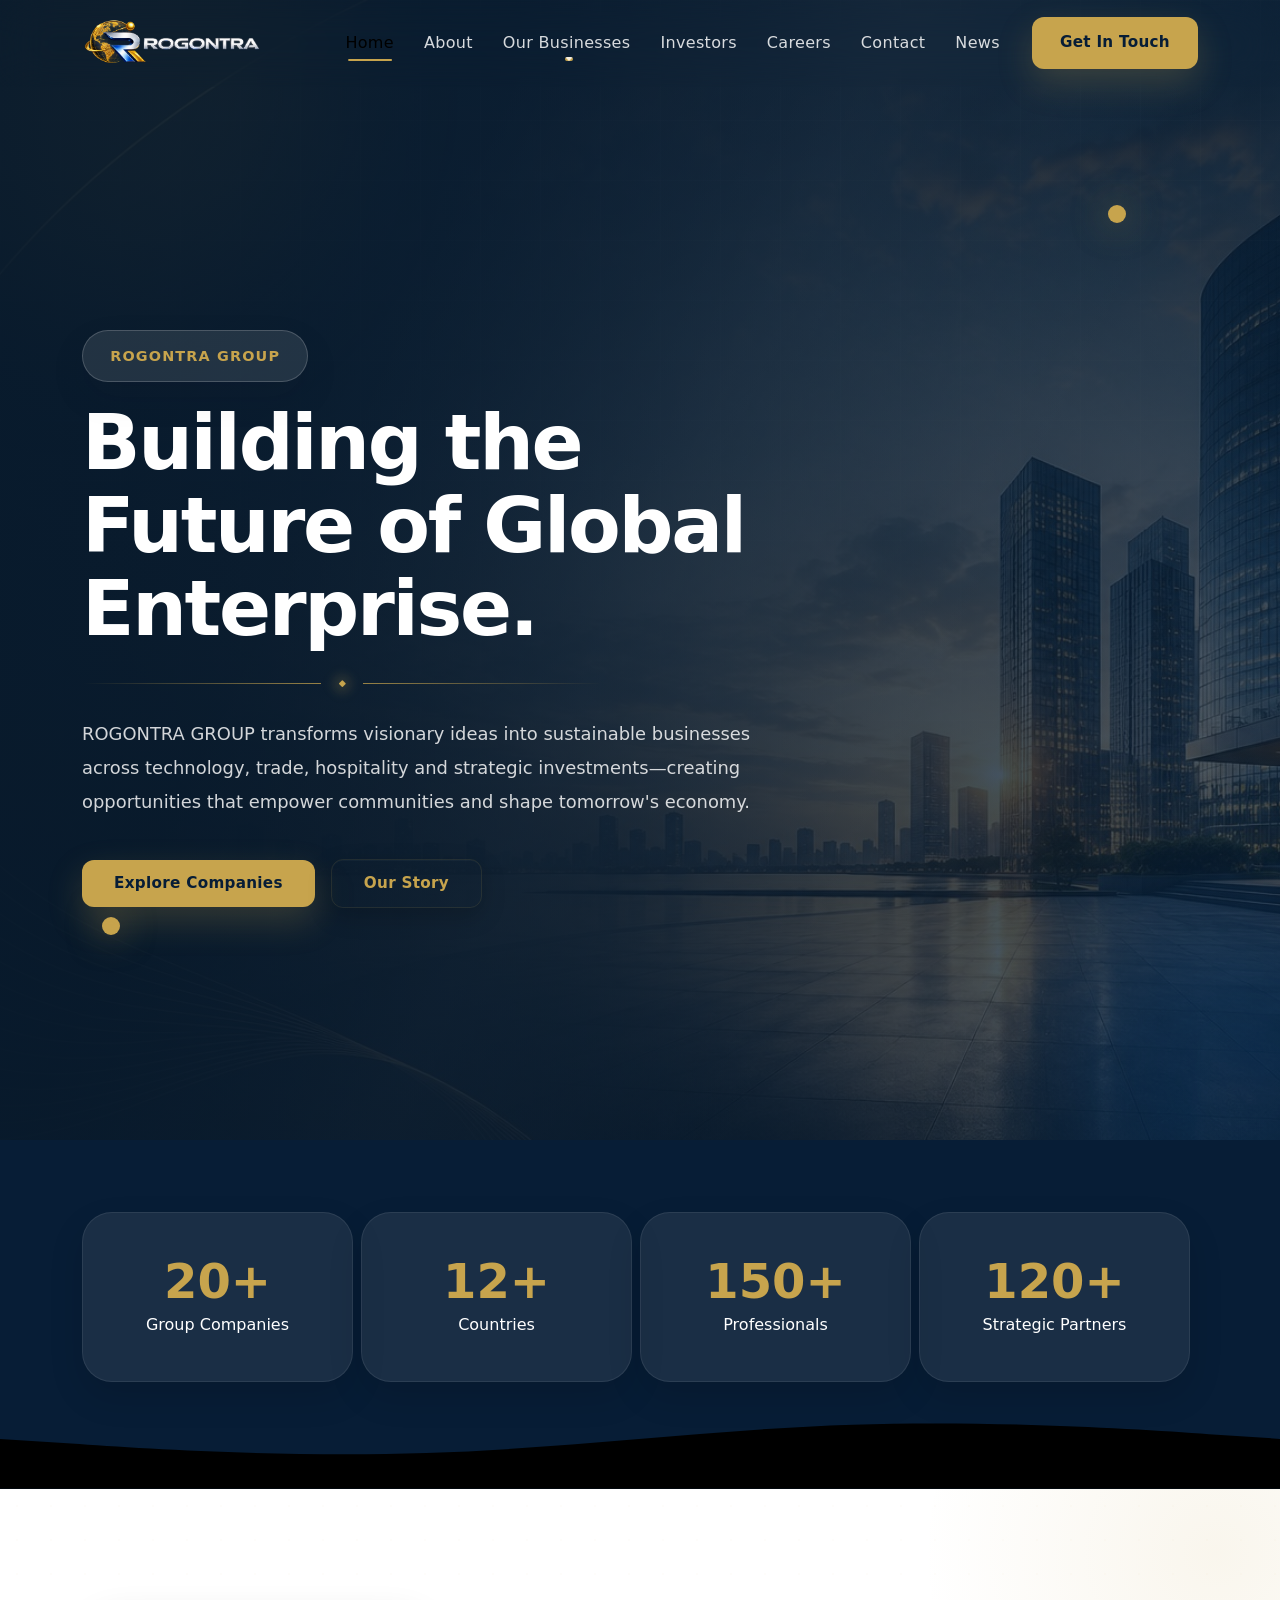
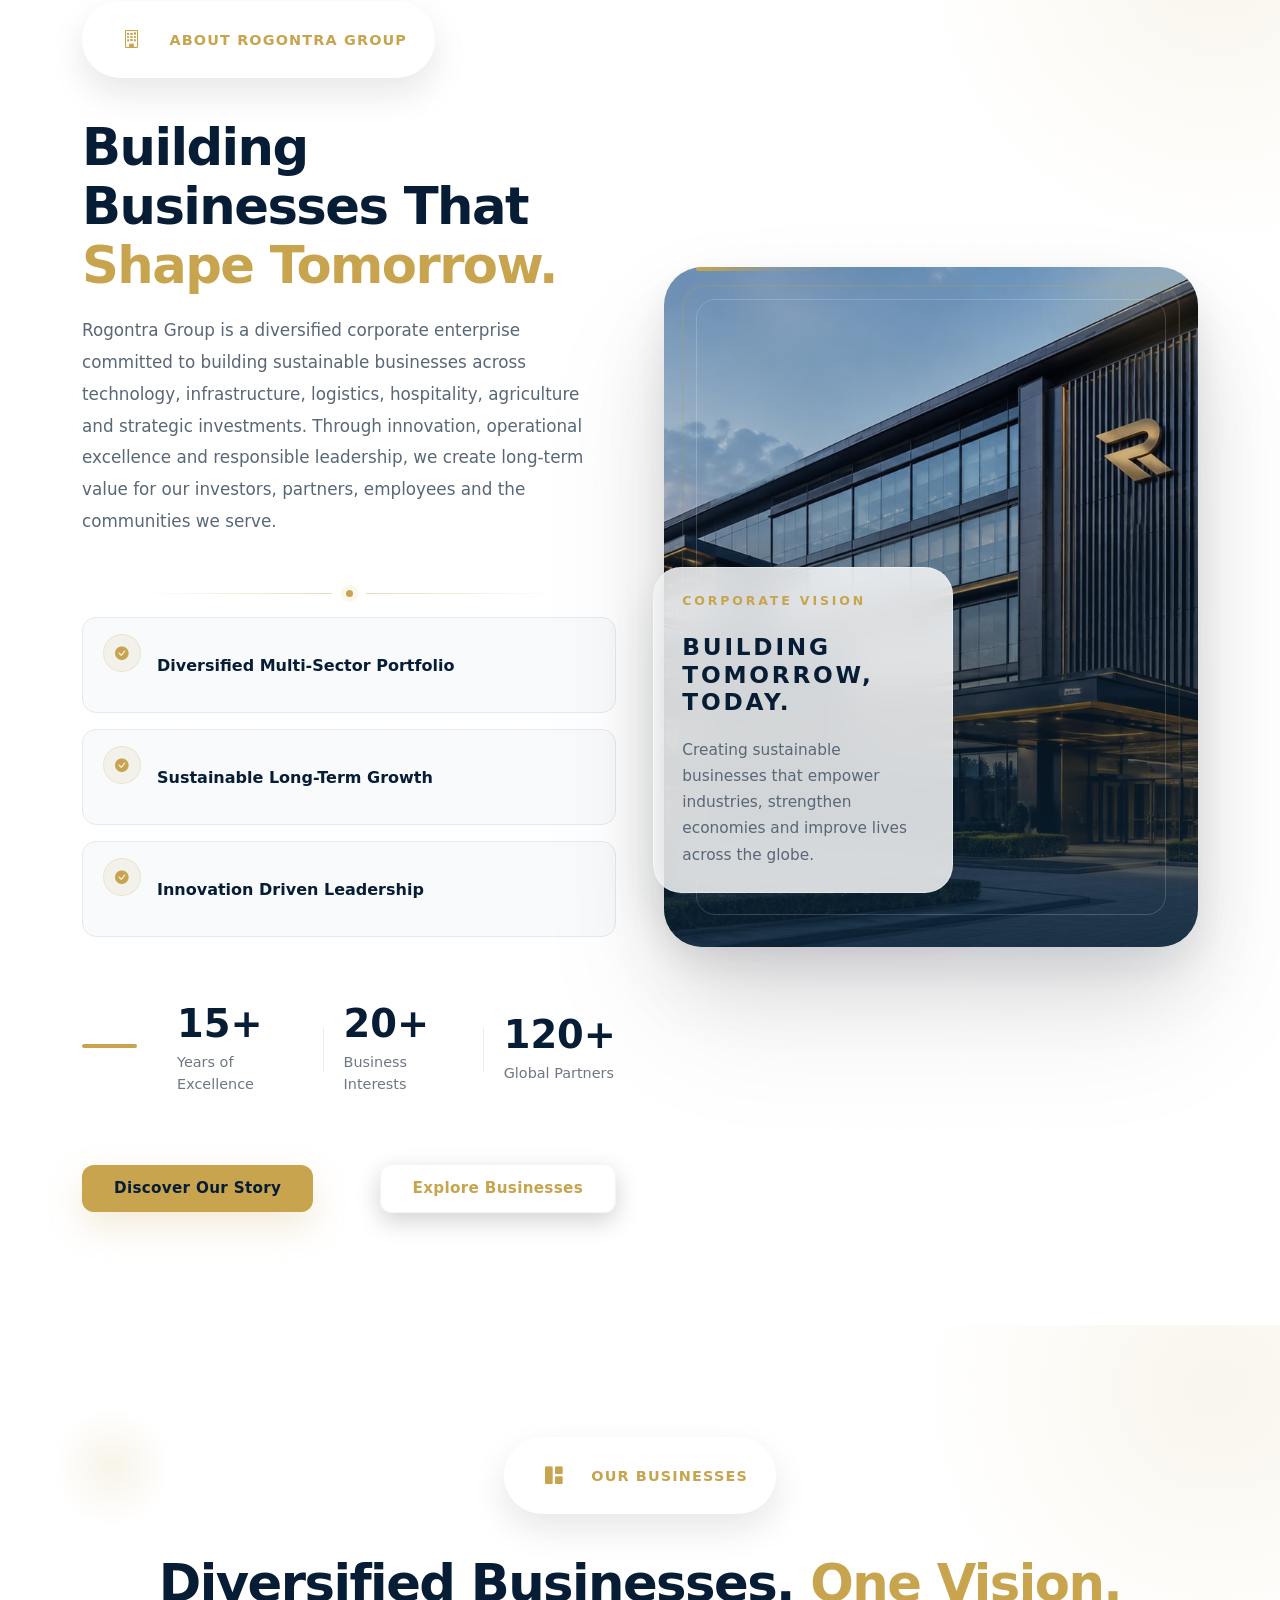
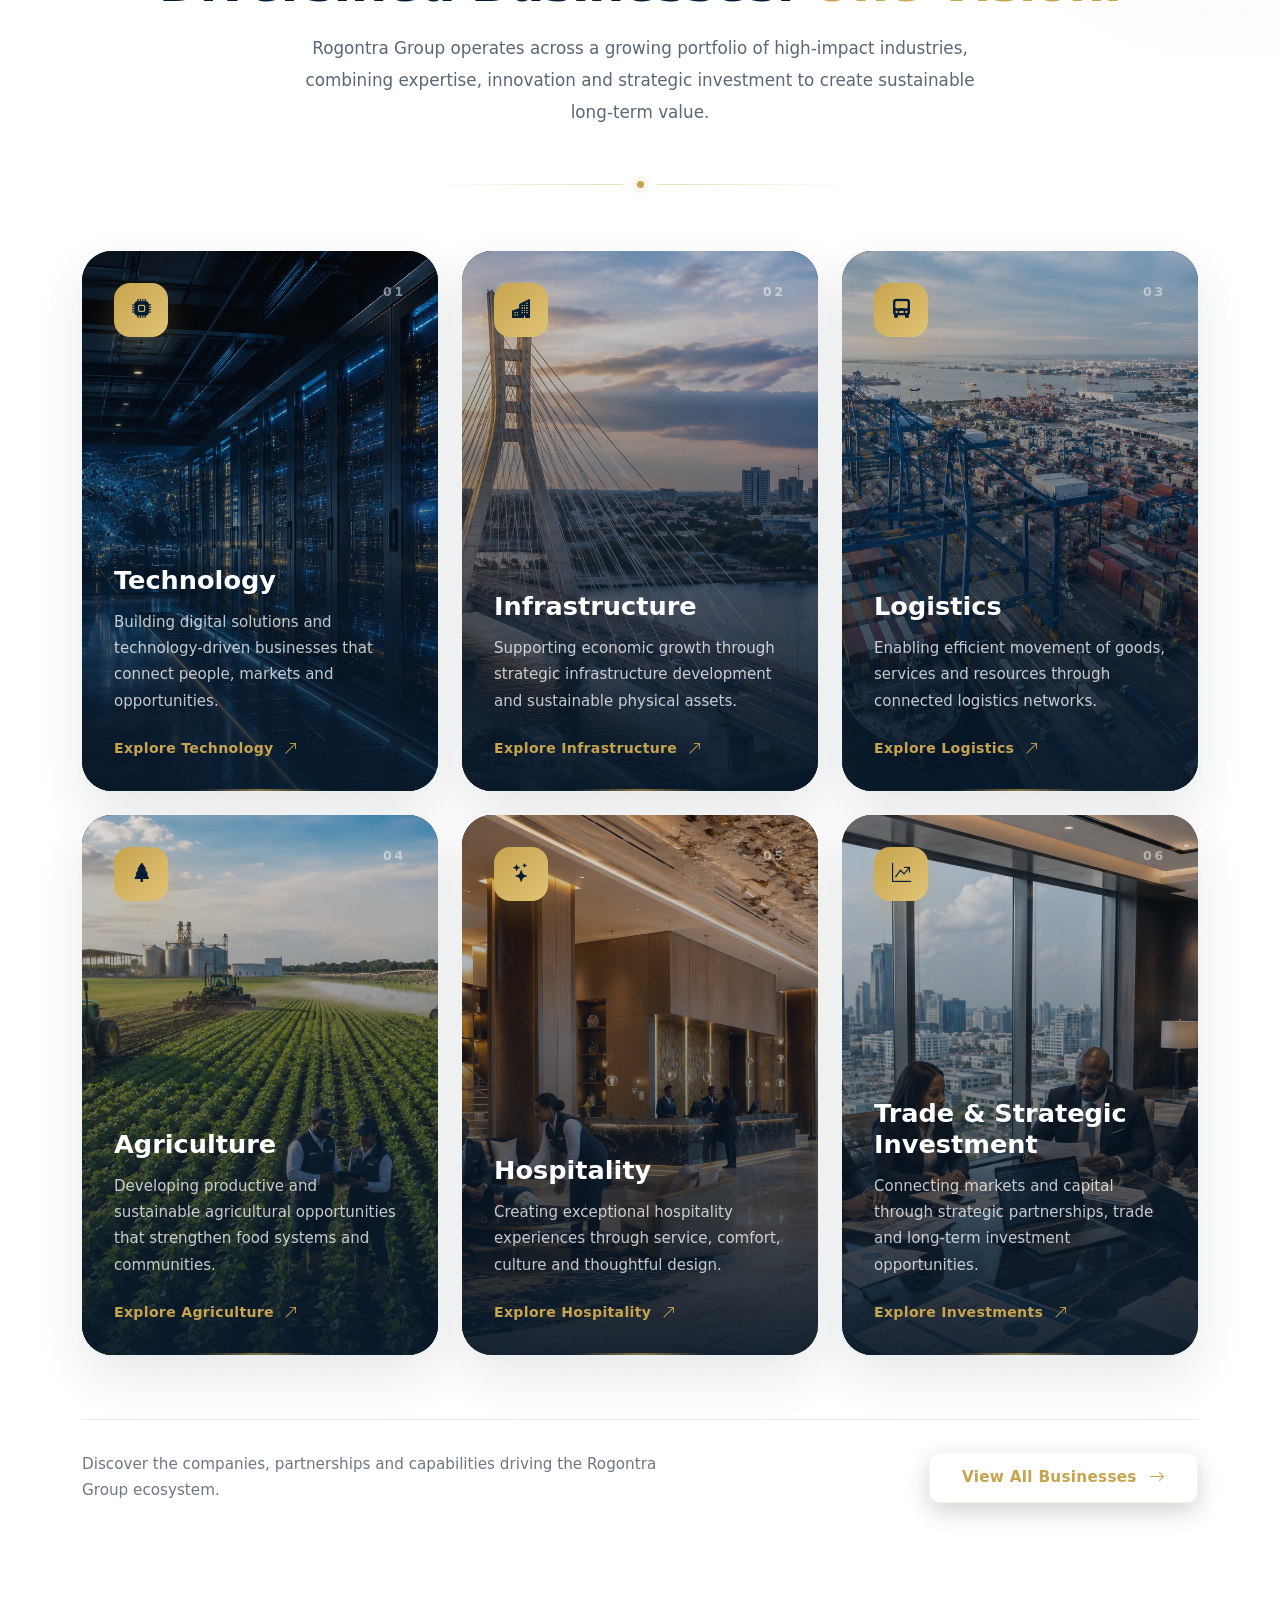
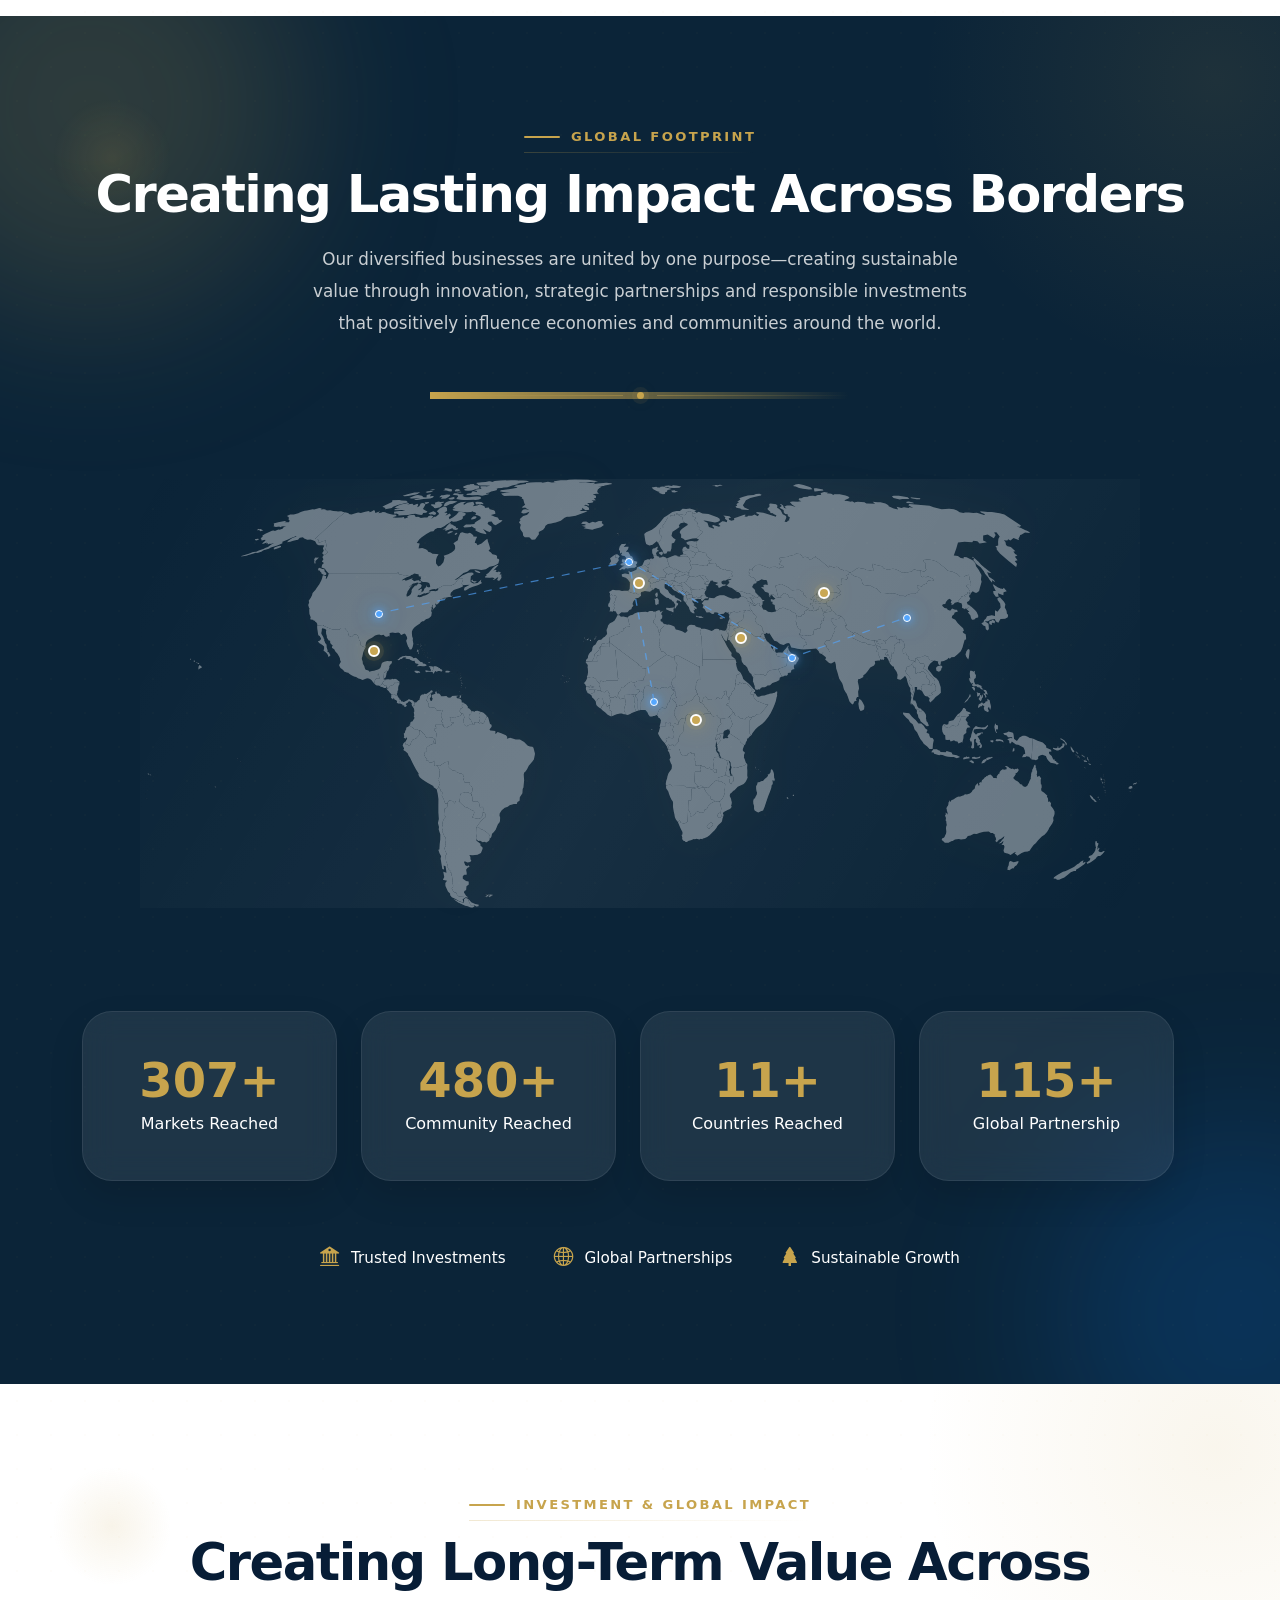
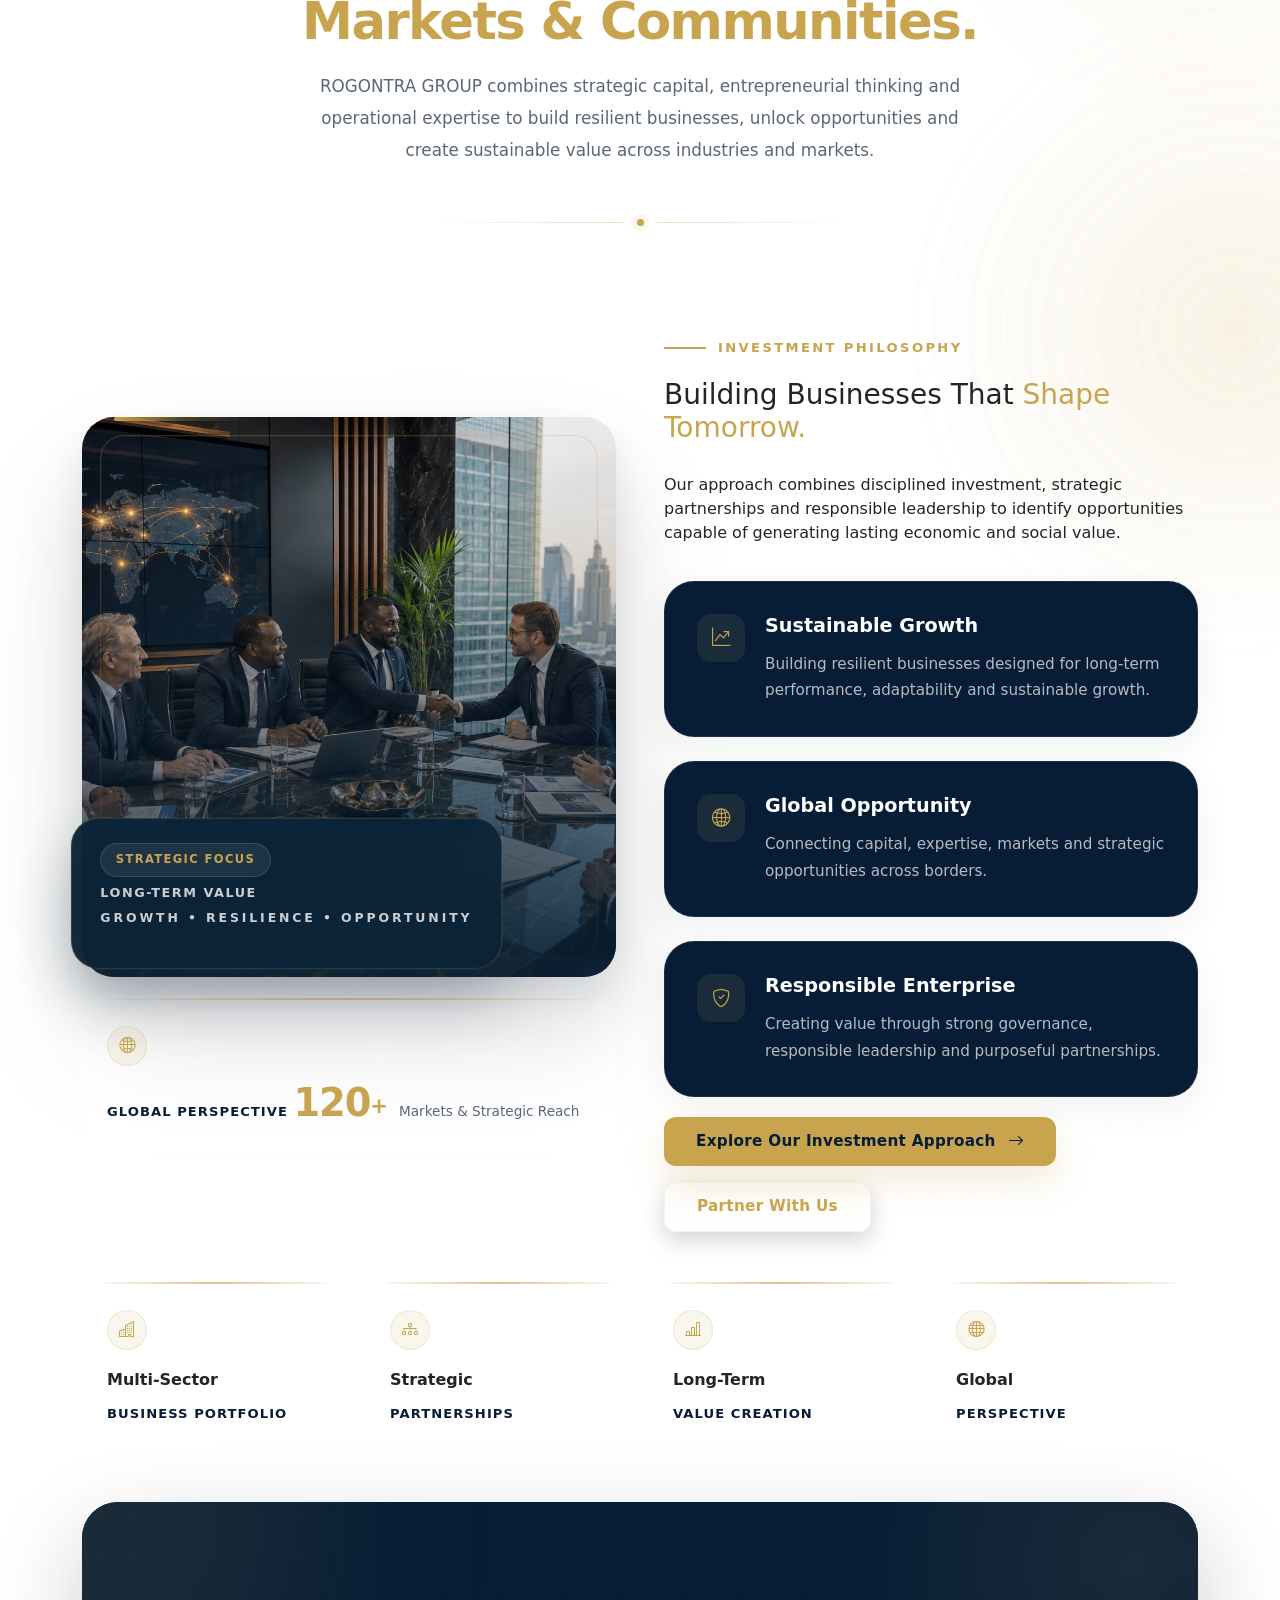
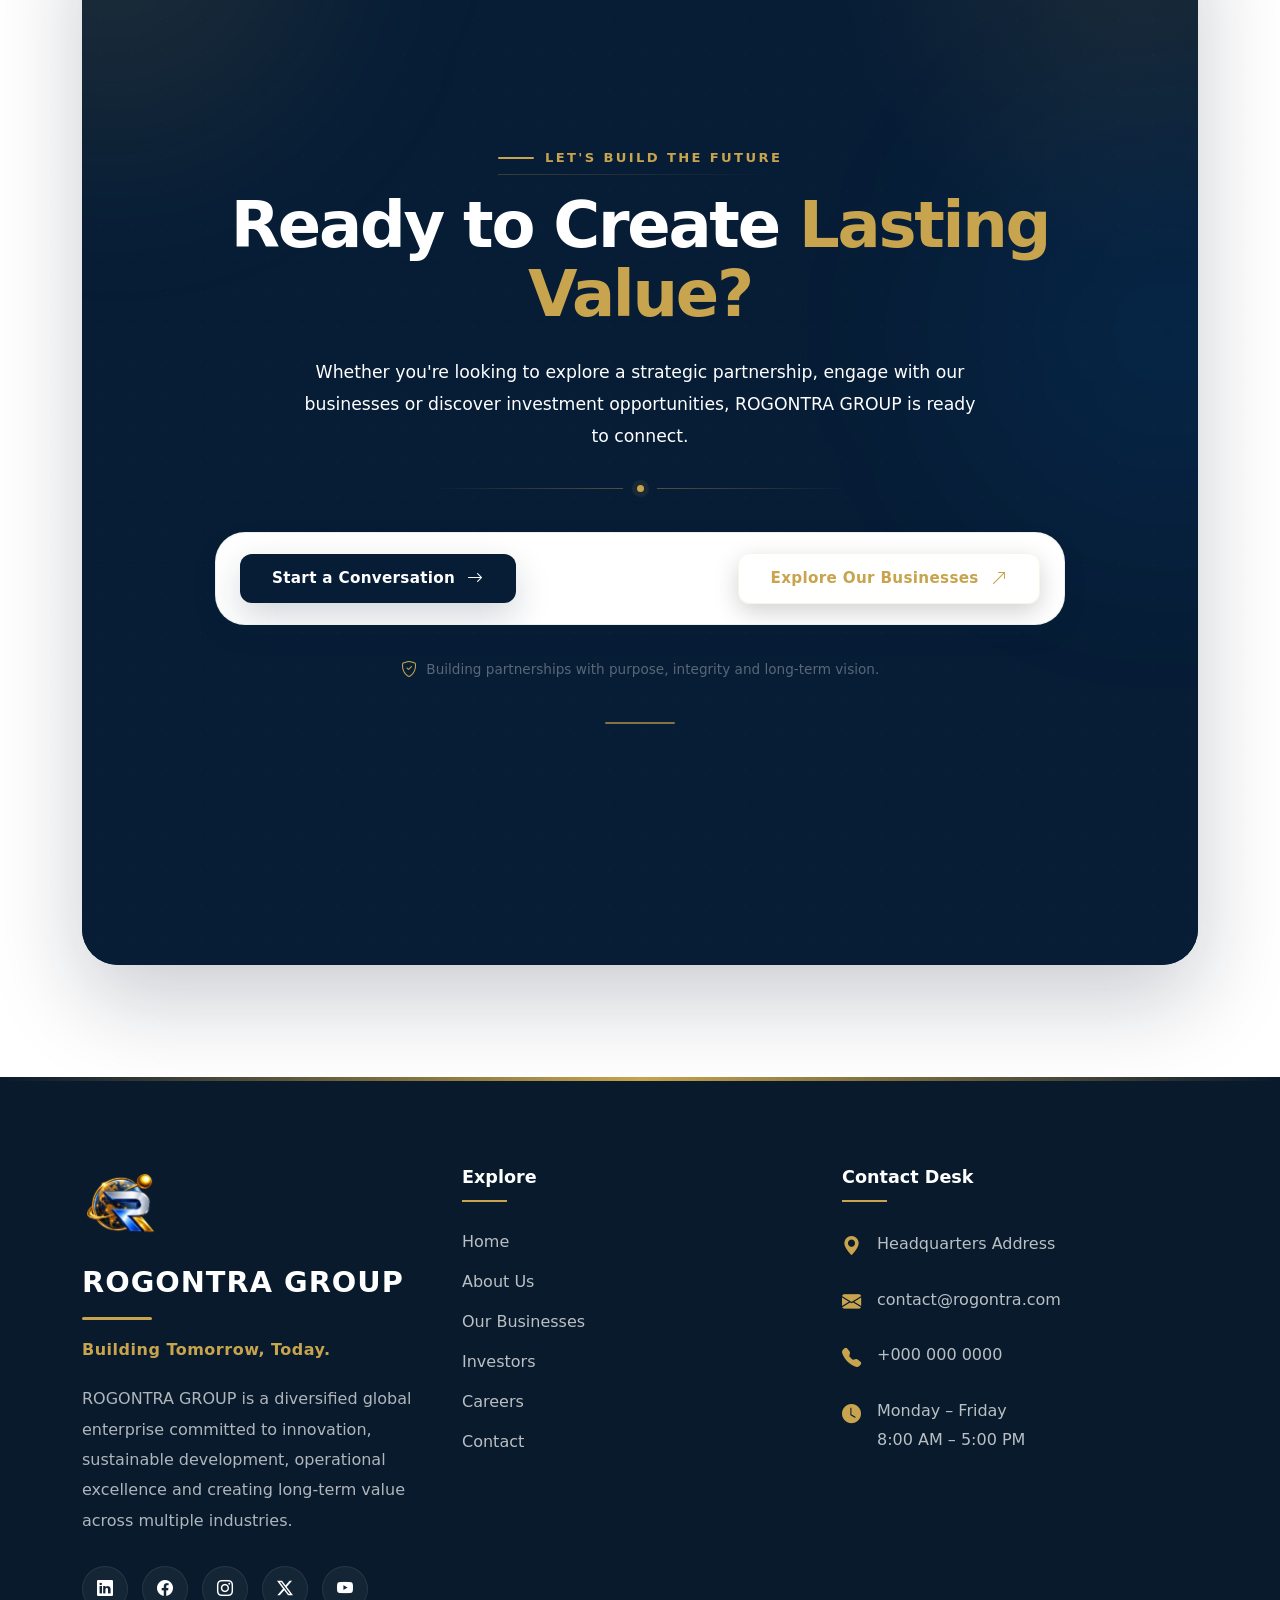
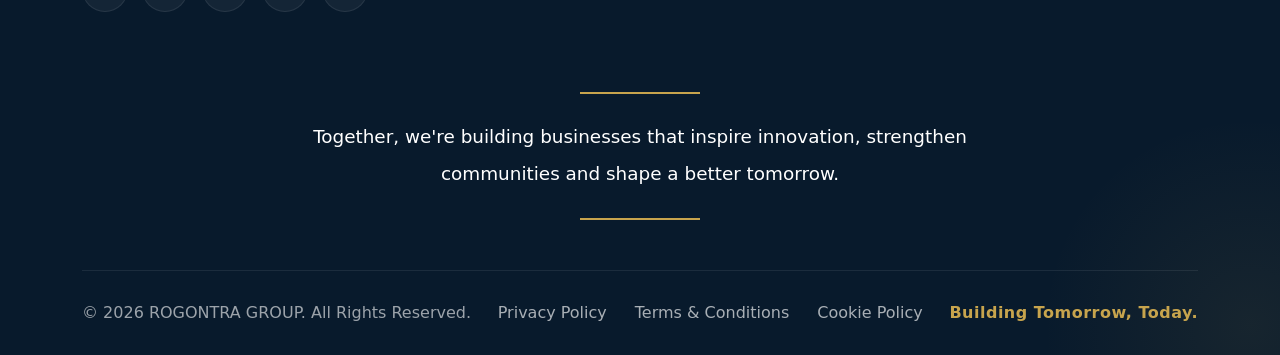
==== index.html @ c1f51a51 "refactor(investors): restructure layout, styles and scripts" ====
<!DOCTYPE html>
<html lang="en">

<head>
  <meta charset="utf-8">
  <meta name="viewport" content="width=device-width, initial-scale=1.0">
  <title>Bootstrap Home Demo</title>

  <link rel="stylesheet" href="assets/css/general.css">

  <link rel="stylesheet" href="assets/css/05-pages/index.css">

  <link href="https://cdn.jsdelivr.net/npm/bootstrap@5.3.8/dist/css/bootstrap.min.css" rel="stylesheet"
    integrity="sha384-sRIl4kxILFvY47J16cr9ZwB07vP4J8+LH7qKQnuqkuIAvNWLzeN8tE5YBujZqJLB" crossorigin="anonymous">

  <link rel="stylesheet" href="https://cdn.jsdelivr.net/npm/bootstrap-icons@1.11.3/font/bootstrap-icons.min.css">

  <!-- Font Awesome Free CDN (All Icons) -->
  <link rel="stylesheet" href="https://cdnjs.cloudflare.com/ajax/libs/font-awesome/6.7.2/css/all.min.css"
    integrity="sha512-..." crossorigin="anonymous" referrerpolicy="no-referrer" />
</head>

<body>
  <header class="rds-hero rds-hero-home">

    <!--  RDS NAVIGATION  -->
    <nav class="navbar rds-navbar navbar-expand-lg fixed-top">

      <div class="container">

        <!--  BRAND  -->
        <a href="index.html" class="navbar-brand rds-navbar-brand">

          <!-- Mobile Logo -->
          <img src="images/logo/mobile-logo.png" alt="ROGONTRA Group" class="d-md-none">

          <!-- Desktop Logo -->
          <img src="images/logo/desktop-logo.png" alt="ROGONTRA Group" class="d-none d-md-block">

        </a>

        <!--  DESKTOP NAVIGATION  -->
        <ul class="navbar-nav rds-navbar-nav ms-auto d-none d-lg-flex">

          <li class="nav-item">

            <a href="index.html" class="nav-link active">

              Home

            </a>

          </li>

          <li class="nav-item">

            <a href="about.html" class="nav-link">

              About

            </a>

          </li>

          <!-- Businesses -->
          <li class="nav-item dropdown">

            <a href="business.html" class="nav-link dropdown-toggle" role="button" aria-expanded="false">

              Our Businesses

            </a>

            <ul class="dropdown-menu">

              <li>
                <a class="dropdown-item" href="business.html#technology">
                  Technology
                </a>
              </li>

              <li>
                <a class="dropdown-item" href="business.html#infrastructure">
                  Infrastructure
                </a>
              </li>

              <li>
                <a class="dropdown-item" href="business.html#logistics">
                  Logistics
                </a>
              </li>

              <li>
                <a class="dropdown-item" href="business.html#agriculture">
                  Agriculture
                </a>
              </li>

              <li>
                <a class="dropdown-item" href="business.html#hospitality">
                  Hospitality
                </a>
              </li>

              <li>
                <a class="dropdown-item" href="business.html#strategic-investment">
                  Trade
                </a>
              </li>

              <li>
                <hr class="dropdown-divider">
              </li>

              <li>

                <a class="dropdown-item fw-semibold" href="business.html">

                  View All Businesses →

                </a>

              </li>

            </ul>

          </li>

          <li class="nav-item">

            <a href="investors.html" class="nav-link">

              Investors

            </a>

          </li>

          <li class="nav-item">

            <a href="career.html" class="nav-link">

              Careers

            </a>

          </li>

          <li class="nav-item">

            <a href="contact.html" class="nav-link">

              Contact

            </a>

          </li>

          <li class="nav-item">

            <a href="news.html" class="nav-link">

              News

            </a>

          </li>

        </ul>

        <!--  RIGHT ACTIONS  -->
        <div class="rds-navbar-actions ms-lg-4">

          <a href="contact.html" class="rds-btn rds-btn-secondary d-none d-lg-inline-flex">

            Get In Touch

          </a>

          <button class="navbar-toggler rds-navbar-toggler d-lg-none" type="button" data-bs-toggle="offcanvas"
            data-bs-target="#mobileMenu" aria-label="Open Menu">

            <span></span>
            <span></span>
            <span></span>

          </button>

        </div>

      </div>

    </nav>

    <!--  RDS EXECUTIVE OFFCANVAS -->
    <div class="offcanvas offcanvas-end executive-offcanvas" tabindex="-1" id="mobileMenu">

      <!-- Header -->
      <div class="offcanvas-header">

        <div class="offcanvas-brand">

          <img src="images/world.svg" alt="" class="offcanvas-world-map">

          <img src="images/mobile-logo.png" alt="ROGONTRA Group">

          <h5>

            ROGONTRA GROUP

          </h5>

          <span>

            Building Tomorrow, Today.

          </span>

        </div>

        <button class="btn-close btn-close-white" data-bs-dismiss="offcanvas">

        </button>

      </div>

      <!-- Body -->
      <div class="offcanvas-body">

        <ul class="navbar-nav offcanvas-nav flex-column">

          <li>

            <a href="index.html" class="nav-link active">

              Home

            </a>

          </li>

          <li>

            <a href="about.html" class="nav-link">

              About

            </a>

          </li>

          <!-- Businesses -->
          <li>

            <a class="nav-link" data-bs-toggle="collapse" href="#mobileBusinesses">

              Our Businesses

            </a>

            <div class="collapse mt-2" id="mobileBusinesses">

              <ul class="list-unstyled ps-3">

                <li><a href="business.html#technology">Technology</a></li>

                <li><a href="business.html#infrastructure">Infrastructure</a></li>

                <li><a href="business.html#logistics">Logistics</a></li>

                <li><a href="business.html#agriculture">Agriculture</a></li>

                <li><a href="business.html#hospitality">Hospitality</a></li>

                <li><a href="business.html#strategic-investment">Trade</a></li>

                <li><a href="business.html">View All Businesses →</a></li>

              </ul>

            </div>

          </li>

          <li>

            <a href="investors.html" class="nav-link">

              Investors

            </a>

          </li>

          <li>

            <a href="career.html" class="nav-link">

              Careers

            </a>

          </li>

          <li>

            <a href="contact.html" class="nav-link">

              Contact

            </a>

          </li>

          <li>

            <a href="news.html" class="nav-link">

              News

            </a>

          </li>

        </ul>

        <!-- Bottom -->
        <div class="offcanvas-footer">

          <a href="contact.html" class="rds-btn rds-btn-secondary w-100">

            Get In Touch

          </a>

        </div>

      </div>

    </div>

    <!-- Hero Content Body -->
    <div class="rds-hero-surface">

      <div class="rds-hero-background hero-content text-white">

        <div class="rds-hero-grid"></div>

        <div class="rds-hero-noise"></div>

        <div class="rds-hero-shine"></div>

        <div class="rds-hero-glow rds-hero-glow-left rds-animate-glow"></div>

        <div class="rds-hero-glow rds-hero-glow-right rds-animate-glow"></div>

        <div class="rds-hero-orb rds-hero-orb-top rds-animate-float"></div>

        <div class="rds-hero-orb rds-hero-orb-bottom rds-animate-float"></div>

        <div class="rds-hero-content">

          <div class="container">

            <div class="rds-hero-container rds-hero-left reveal reveal-up">

              <span class="rds-badge rds-badge-glass rds-badge-lg">

                <span class="rds-badge-content">

                  <span class="rds-badge-label">

                    ROGONTRA GROUP

                  </span>

                </span>

              </span>

              <h1 class="rds-hero-title">

                Building the Future of Global Enterprise.

              </h1>

              <!--  RDS HERO DIVIDER  -->
              <div class="rds-hero-divider" aria-hidden="true">

                <span class="rds-hero-divider-line"></span>

                <span class="rds-hero-divider-mark">
                  <i class="bi bi-diamond-fill"></i>
                </span>

                <span class="rds-hero-divider-line"></span>

              </div>

              <p class="rds-hero-description">

                ROGONTRA GROUP transforms visionary ideas
                into sustainable businesses across technology, trade, hospitality
                and strategic investments—creating opportunities that empower communities
                and shape tomorrow's economy.

              </p>

              <div class="rds-hero-actions">

                <a href="business.html" class="rds-btn rds-btn-secondary">

                  Explore Companies

                </a>

                <a href="about.html" class="rds-btn rds-btn-outline">

                  Our Story

                </a>

              </div>

            </div>

          </div>

        </div>

      </div>

    </div>

    <!-- Statistics Grid Counter Section-->
    <section class="container rds-herometric-section mt-5 pt-4">

      <div class="rds-impact-metrics row g-2">

        <!-- Stat 1 -->
        <div class="col-lg-3 col-6 reveal reveal-up">
          <article class="rds-impact-card">
            <strong class="rds-impact-number counter" data-target="20">

              0

            </strong>
            <span class="rds-impact-label">Group Companies</span>
          </article>
        </div>

        <!-- Stat 2 -->
        <div class="col-lg-3 col-6 reveal reveal-up">
          <article class="rds-impact-card">
            <strong class="rds-impact-number counter" data-target="12">

              0

            </strong>
            <span class="rds-impact-label">Countries</span>
          </article>
        </div>

        <!-- Stat 3 -->
        <div class="col-lg-3 col-6 reveal reveal-up">
          <article class="rds-impact-card">
            <strong class="rds-impact-number counter" data-target="150">

              0

            </strong>
            <span class="rds-impact-label">Professionals</span>
          </article>
        </div>

        <!-- Stat 4 -->
        <div class="col-lg-3 col-6 reveal reveal-up">
          <article class="rds-impact-card">
            <strong class="rds-impact-number counter" data-target="120">

              0

            </strong>
            <span class="rds-impact-label">Strategic Partners</span>
          </article>
        </div>
      </div>
    </section>

    <!--  HERO WAVE DIVIDER -->
    <div class="hero-divider">

      <svg viewBox="0 0 1440 120" preserveAspectRatio="none">

        <path
          d="M0,64L80,69.3C160,75,320,85,480,80C640,75,800,53,960,48C1120,43,1280,53,1360,58.7L1440,64L1440,120L1360,120C1280,120,1120,120,960,120C800,120,640,120,480,120C320,120,160,120,80,120L0,120Z">
        </path>

      </svg>

    </div>

  </header>

  <main>

    <!--  HOMEPAGE SECTION 1 • ABOUT PREVIEW  -->
    <section class="rds-section">

      <div class="rds-section-background rds-surface-light">

        <div class="container">

          <div class="row align-items-center g-5">

            <!--  LEFT CONTENT  -->
            <div class="col-lg-6">

              <div class="rds-section-content reveal reveal-left">

                <!-- Section Badge -->
                <div class="rds-badge rds-badge-lg rds-badge-glass">

                  <div class="rds-badge-icon">

                    <i class="bi bi-building"></i>

                  </div>

                  <div class="rds-badge-content">

                    <span class="rds-badge-label">

                      About Rogontra Group

                    </span>

                  </div>

                </div>

                <!-- Heading -->
                <h2 class="rds-section-title">

                  Building Businesses That
                  <span class="text-gold-accent">

                    Shape Tomorrow.

                  </span>

                </h2>

                <!-- Description -->
                <p class="rds-section-description">

                  Rogontra Group is a diversified corporate enterprise committed
                  to building sustainable businesses across technology,
                  infrastructure, logistics, hospitality, agriculture and
                  strategic investments.

                  Through innovation, operational excellence and responsible
                  leadership, we create long-term value for our investors,
                  partners, employees and the communities we serve.

                </p>

                <!--  RDS SECTION DIVIDER  -->
                <div class="rds-section-divider" aria-hidden="true">

                  <span class="rds-section-divider-line"></span>

                  <span class="rds-section-divider-mark"></span>

                  <span class="rds-section-divider-line"></span>

                </div>

                <div class="rds-feature-list">

                  <div class="rds-feature-item">

                    <div class="rds-feature-icon">
                      <i class="bi bi-check-circle-fill" aria-hidden="true"></i>
                    </div>

                    <div class="rds-feature-content">
                      <h3 class="rds-feature-title">
                        Diversified Multi-Sector Portfolio
                      </h3>
                    </div>

                  </div>


                  <div class="rds-feature-item">

                    <div class="rds-feature-icon">
                      <i class="bi bi-check-circle-fill" aria-hidden="true"></i>
                    </div>

                    <div class="rds-feature-content">
                      <h3 class="rds-feature-title">
                        Sustainable Long-Term Growth
                      </h3>
                    </div>

                  </div>


                  <div class="rds-feature-item">

                    <div class="rds-feature-icon">
                      <i class="bi bi-check-circle-fill" aria-hidden="true"></i>
                    </div>

                    <div class="rds-feature-content">
                      <h3 class="rds-feature-title">
                        Innovation Driven Leadership
                      </h3>
                    </div>

                  </div>

                </div>

                <!-- Executive Stats -->
                <div class="rds-stat">

                  <div class="rds-stat-inline">

                    <h3>15+</h3>

                    <span>Years of Excellence</span>

                  </div>

                  <div class="rds-stat-inline">

                    <h3>20+</h3>

                    <span>Business Interests</span>

                  </div>

                  <div class="rds-stat-inline">

                    <h3>120+</h3>

                    <span>Global Partners</span>

                  </div>

                </div>

                <!-- Buttons -->
                <div class="rds-btn-group">

                  <a href="about.html" class="rds-btn rds-btn-secondary">

                    Discover Our Story

                  </a>

                  <a href="business.html" class="rds-btn rds-btn-outline">

                    Explore Businesses

                  </a>

                </div>

              </div>

            </div>

            <!--  RIGHT CONTENT  -->
            <div class="col-lg-6">

              <div class="rds-section-content reveal reveal-right">

                <div class="rds-image rds-image-xl">

                  <img src="images/home/about-preview.jpg" alt="ROGONTRA GROUP Headquarters">

                  <div class="rds-image-overlay"></div>

                  <div class="rds-image-frame"></div>

                  <div class="rds-image-glow"></div>

                  <div class="rds-image-accent-line"></div>

                </div>

                <!-- Floating Executive Card -->
                <div class="rds-floating-card rds-floating-card-glass rds-floating-card-1">

                  <div class="rds-floating-body">

                    <span class="rds-floating-label">

                      Corporate Vision

                    </span>

                    <h3 class="rds-floating-subtitle">

                      Building Tomorrow, Today.

                    </h3>

                    <p class="rds-floating-text">

                      Creating sustainable businesses that empower industries,
                      strengthen economies and improve lives across the globe.

                    </p>

                  </div>

                </div>

              </div>

            </div>

          </div>

        </div>

      </div>

    </section>

    <!--  HOMEPAGE SECTION 2 • OUR BUSINESSES  -->
    <section class="rds-section">

      <div class="rds-section-background rds-surface-light">

        <div class="container">

          <!--  SECTION HEADER  -->
          <div class="rds-section-header rds-section-header-center reveal reveal-up">

            <div class="rds-badge rds-badge-lg rds-badge-glass">

              <div class="rds-badge-icon">

                <i class="bi bi-grid-1x2-fill"></i>

              </div>

              <div class="rds-badge-content">

                <span class="rds-badge-label">

                  Our Businesses

                </span>

              </div>

            </div>

            <h2 class="rds-section-title">

              Diversified Businesses.
              <span class="text-gold-accent">

                One Vision.

              </span>

            </h2>

            <p class="rds-section-description">

              Rogontra Group operates across a growing portfolio of
              high-impact industries, combining expertise, innovation
              and strategic investment to create sustainable long-term value.

            </p>

            <!--  RDS SECTION DIVIDER  -->
            <div class="rds-section-divider" aria-hidden="true">

              <span class="rds-section-divider-line"></span>

              <span class="rds-section-divider-mark"></span>

              <span class="rds-section-divider-line"></span>

            </div>

          </div>


          <!--  BUSINESS GRID  -->
          <div class="rds-section-grid">

            <!--  TECHNOLOGY  -->
            <article class="rds-card reveal reveal-up">

              <div class="rds-card-image">

                <img src="images/home/technology.jpg" alt="Technology and digital innovation">

                <div class="rds-card-overlay"></div>

              </div>

              <div class="rds-card-content">

                <div class="rds-card-icon">

                  <i class="bi bi-cpu-fill"></i>

                </div>

                <span class="rds-card-number">

                  01

                </span>

                <h3>

                  Technology

                </h3>

                <p>

                  Building digital solutions and technology-driven
                  businesses that connect people, markets and opportunities.

                </p>

                <a href="business.html#technology" class="rds-card-link">

                  Explore Technology

                  <i class="bi bi-arrow-up-right"></i>

                </a>

              </div>

            </article>


            <!--  INFRASTRUCTURE  -->
            <article class="rds-card reveal reveal-up">

              <div class="rds-card-image">

                <img src="images/home/infrastructure.jpg" alt="Infrastructure development">

                <div class="rds-card-overlay"></div>

              </div>

              <div class="rds-card-content">

                <div class="rds-card-icon">

                  <i class="bi bi-buildings-fill"></i>

                </div>

                <span class="rds-card-number">

                  02

                </span>

                <h3>

                  Infrastructure

                </h3>

                <p>

                  Supporting economic growth through strategic infrastructure
                  development and sustainable physical assets.

                </p>

                <a href="business.html#infrastructure" class="rds-card-link">

                  Explore Infrastructure

                  <i class="bi bi-arrow-up-right"></i>

                </a>

              </div>

            </article>


            <!--  LOGISTICS  -->
            <article class="rds-card reveal reveal-up">

              <div class="rds-card-image">

                <img src="images/home/logistics.jpg" alt="Logistics and supply chain">

                <div class="rds-card-overlay"></div>

              </div>

              <div class="rds-card-content">

                <div class="rds-card-icon">

                  <i class="bi bi-truck-front-fill"></i>

                </div>

                <span class="rds-card-number">

                  03

                </span>

                <h3>

                  Logistics

                </h3>

                <p>

                  Enabling efficient movement of goods, services and
                  resources through connected logistics networks.

                </p>

                <a href="business.html#logistics" class="rds-card-link">

                  Explore Logistics

                  <i class="bi bi-arrow-up-right"></i>

                </a>

              </div>

            </article>


            <!--  AGRICULTURE  -->
            <article class="rds-card reveal reveal-up">

              <div class="rds-card-image">

                <img src="images/home/agriculture.jpg" alt="Agriculture and food production">

                <div class="rds-card-overlay"></div>

              </div>

              <div class="rds-card-content">

                <div class="rds-card-icon">

                  <i class="bi bi-tree-fill"></i>

                </div>

                <span class="rds-card-number">

                  04

                </span>

                <h3>

                  Agriculture

                </h3>

                <p>

                  Developing productive and sustainable agricultural
                  opportunities that strengthen food systems and communities.

                </p>

                <a href="business.html#agriculture" class="rds-card-link">

                  Explore Agriculture

                  <i class="bi bi-arrow-up-right"></i>

                </a>

              </div>

            </article>


            <!--  HOSPITALITY  -->
            <article class="rds-card reveal reveal-up">

              <div class="rds-card-image">

                <img src="images/home/hospitality.jpg" alt="Hospitality and lifestyle">

                <div class="rds-card-overlay"></div>

              </div>

              <div class="rds-card-content">

                <div class="rds-card-icon">

                  <i class="bi bi-stars"></i>

                </div>

                <span class="rds-card-number">

                  05

                </span>

                <h3>

                  Hospitality

                </h3>

                <p>

                  Creating exceptional hospitality experiences through
                  service, comfort, culture and thoughtful design.

                </p>

                <a href="business.html#hospitality" class="rds-card-link">

                  Explore Hospitality

                  <i class="bi bi-arrow-up-right"></i>

                </a>

              </div>

            </article>


            <!--  TRADE & INVESTMENT  -->
            <article class="rds-card reveal reveal-up">

              <div class="rds-card-image">

                <img src="images/home/trade-invest.jpg" alt="Trade and strategic investment">

                <div class="rds-card-overlay"></div>

              </div>

              <div class="rds-card-content">

                <div class="rds-card-icon">

                  <i class="bi bi-graph-up-arrow"></i>

                </div>

                <span class="rds-card-number">

                  06

                </span>

                <h3>

                  Trade & Strategic Investment

                </h3>

                <p>

                  Connecting markets and capital through strategic
                  partnerships, trade and long-term investment opportunities.

                </p>

                <a href="business.html#strategic-investment" class="rds-card-link">

                  Explore Investments

                  <i class="bi bi-arrow-up-right"></i>

                </a>

              </div>

            </article>

          </div>


          <!--  SECTION FOOTER  -->
          <div class="rds-section-footer reveal reveal-up">

            <p>

              Discover the companies, partnerships and capabilities
              driving the Rogontra Group ecosystem.

            </p>

            <a href="business.html" class="rds-btn rds-btn-outline">

              View All Businesses

              <i class="bi bi-arrow-right"></i>

            </a>

          </div>

        </div>

      </div>

    </section>

    <!-- SECTION 3  GLOBAL FOOTPRINT & IMPACT  -->
    <section class="rds-section rds-footprint-section">

      <!--  RDS SECTION BACKGROUND  -->
      <div class="rds-section-background rds-surface-dark">

        <!-- Background Decorative Elements -->
        <div class="rds-hero-glow rds-hero-glow-left"></div>

        <div class="rds-hero-glow rds-hero-glow-right"></div>

        <div class="rds-section-grid"></div>


        <!--  SECTION CONTENT  -->
        <div class="container">


          <!--  SECTION HEADER  -->
          <div class="rds-section-header
                  rds-section-header-center
                  rds-section-header-dark
                  reveal reveal-up">

            <span class="rds-label">

              GLOBAL FOOTPRINT

            </span>

            <h2 class="rds-section-title">

              Creating Lasting Impact
              Across Borders

            </h2>

            <p class="rds-section-description">

              Our diversified businesses are united by one
              purpose—creating sustainable value through
              innovation, strategic partnerships and responsible
              investments that positively influence economies
              and communities around the world.

            </p>

            <!--  RDS SECTION DIVIDER  -->
            <div class="rds-section-divider" aria-hidden="true">

              <span class="rds-section-divider-line"></span>

              <span class="rds-section-divider-mark"></span>

              <span class="rds-section-divider-line"></span>

            </div>

          </div>


          <!--   GLOBAL MAP-->
          <div class="rds-map-wrapper reveal reveal-up">

            <!-- World Map -->
            <img src="images/world.svg" alt="ROGONTRA Group global presence" class="rds-map" loading="lazy">


            <!--  NETWORK LINES  -->
            <div class="rds-map-network">

              <span class="rds-map-node rds-map-node-1"></span>

              <span class="rds-map-node rds-map-node-2"></span>

              <span class="rds-map-node rds-map-node-3"></span>

              <span class="rds-map-node rds-map-node-4"></span>

              <span class="rds-map-node rds-map-node-5"></span>


              <svg class="rds-map-network" viewBox="0 0 1000 500" preserveAspectRatio="none" aria-hidden="true">

                <!-- USA → UK -->
                <line x1="239" y1="156.5" x2="489" y2="96.5" />

                <!-- UK → UAE -->
                <line x1="489" y1="96.5" x2="652" y2="208.25" />

                <!-- UAE → China -->
                <line x1="652" y1="208.25" x2="766.5" y2="161.5" />

                <!-- UK → Nigeria -->
                <line x1="489" y1="96.5" x2="514" y2="259" />

              </svg>

            </div>


            <!--  GLOBAL LOCATION PINS  -->
            <span class="rds-map-pin rds-map-pin-africa" aria-label="Africa"></span>

            <span class="rds-map-pin rds-map-pin-europe" aria-label="Europe"></span>

            <span class="rds-map-pin rds-map-pin-asia" aria-label="Asia"></span>

            <span class="rds-map-pin rds-map-pin-middleeast" aria-label="Middle East"></span>

            <span class="rds-map-pin rds-map-pin-america" aria-label="America"></span>


            <!-- User Location -->
            <span id="user-location-pin" class="rds-map-pin rds-map-user-pin" aria-hidden="true"></span>

          </div>


          <!-- IMPACT METRICS  -->
          <div class="rds-impact-metrics row g-4 mt-5">


            <!-- Metric 1 -->
            <div class="col-lg-3 col-6">

              <article class="rds-impact-card">

                <strong class="rds-impact-number counter" data-target="320">
                  0
                </strong>

                <span class="rds-impact-label">

                  Markets Reached

                </span>

              </article>

            </div>


            <!-- Metric 2 -->
            <div class="col-lg-3 col-6">

              <article class="rds-impact-card">

                <strong class="rds-impact-number counter" data-target="500">
                  0
                </strong>

                <span class="rds-impact-label">

                  Community Reached

                </span>

              </article>

            </div>


            <!-- Metric 3 -->
            <div class="col-lg-3 col-6">

              <article class="rds-impact-card">

                <strong class="rds-impact-number counter" data-target="12">
                  0
                </strong>

                <span class="rds-impact-label">

                  Countries Reached

                </span>

              </article>

            </div>


            <!-- Metric 4 -->
            <div class="col-lg-3 col-6">

              <article class="rds-impact-card">

                <strong class="rds-impact-number counter" data-target="120">
                  0
                </strong>

                <span class="rds-impact-label">

                  Global Partnership

                </span>

              </article>

            </div>

          </div>


          <!--  IMPACT FOOTER  -->
          <div class="rds-impact-footer reveal reveal-up">


            <!-- Impact Item 1 -->
            <div class="rds-impact-item">

              <i class="bi bi-bank2"></i>

              <span>

                Trusted Investments

              </span>

            </div>


            <!-- Impact Item 2 -->
            <div class="rds-impact-item">

              <i class="bi bi-globe2"></i>

              <span>

                Global Partnerships

              </span>

            </div>


            <!-- Impact Item 3 -->
            <div class="rds-impact-item">

              <i class="bi bi-tree-fill"></i>

              <span>

                Sustainable Growth

              </span>

            </div>

          </div>

        </div>

      </div>

    </section>

    <!-- SECTION 4  INVESTMENT & GLOBAL IMPACT  -->
    <section class="rds-section">

      <!--  RDS SECTION BACKGROUND  -->
      <div class="rds-section-background rds-surface-light">

        <div class="rds-section-glow rds-section-glow-left"></div>

        <div class="rds-section-glow rds-section-glow-right"></div>

        <div class="rds-section-grid"></div>


        <div class="container">

          <!--  SECTION HEADER  -->
          <div class="rds-section-header rds-section-header-center reveal reveal-up">

            <span class="rds-label">

              INVESTMENT & GLOBAL IMPACT

            </span>


            <h2 class="rds-section-title">

              Creating Long-Term Value Across
              <span class="text-gold-accent">

                Markets & Communities.

              </span>

            </h2>

            <p class="rds-section-description">

              ROGONTRA GROUP combines strategic capital,
              entrepreneurial thinking and operational expertise
              to build resilient businesses, unlock opportunities
              and create sustainable value across industries and markets.

            </p>

            <!--  RDS SECTION DIVIDER  -->
            <div class="rds-section-divider" aria-hidden="true">

              <span class="rds-section-divider-line"></span>

              <span class="rds-section-divider-mark"></span>

              <span class="rds-section-divider-line"></span>

            </div>

          </div>


          <!--  PRIMARY INVESTMENT LAYOUT  -->
          <div class="row align-items-center g-5 mt-4">


            <!--  LEFT — VISUAL  -->
            <div class="col-lg-6">

              <div class="rds-section-content reveal reveal-left">

                <div class="rds-image rds-image-lg">

                  <img src="images/home/investment-global.jpg"
                    alt="ROGONTRA Group strategic investment and global partnership" loading="lazy">

                  <div class="rds-image-overlay"></div>

                  <div class="rds-image-accent-line"></div>

                </div>


                <!-- Floating Strategic Card -->
                <div class="rds-floating-card rds-floating-card-dark rds-floating-card-2">

                  <div class="rds-floating-body">

                    <span class="rds-floating-badge">

                      Strategic Focus

                    </span>


                    <strong class="rds-floating-subtitle">

                      Long-Term Value

                    </strong>


                    <span class="rds-floating-label">

                      Growth • Resilience • Opportunity

                    </span>

                  </div>

                </div>


                <!-- Global Reach Metric -->
                <article class="rds-metric rds-metric-highlight">

                  <div class="rds-metric-icon">

                    <i class="bi bi-globe2"></i>

                  </div>


                  <div class="rds-metric-content">

                    <span class="rds-metric-label">

                      Global Perspective

                    </span>


                    <strong class="rds-metric-number">

                      120<span class="rds-metric-suffix">+</span>

                    </strong>


                    <span class="rds-metric-description">

                      Markets & Strategic Reach

                    </span>

                  </div>

                </article>

              </div>

            </div>


            <!--  RIGHT — STRATEGIC CONTENT  -->
            <div class="col-lg-6">

              <div class="rds-section-content reveal reveal-right">


                <!-- Eyebrow -->
                <span class="rds-section-eyebrow">

                  INVESTMENT PHILOSOPHY

                </span>


                <!-- Heading -->
                <h3>

                  Building Businesses That
                  <span class="text-gold-accent">

                    Shape Tomorrow.

                  </span>

                </h3>


                <!-- Description -->
                <p>

                  Our approach combines disciplined investment,
                  strategic partnerships and responsible leadership
                  to identify opportunities capable of generating
                  lasting economic and social value.

                </p>


                <!--  INVESTMENT PRINCIPLES  -->
                <div class="rds-principles rds-principles-horizontal rds-principles-dark">


                  <!-- Principle 1 -->
                  <article class="rds-principle">

                    <div class="rds-principle-icon">

                      <i class="bi bi-graph-up-arrow"></i>

                    </div>


                    <div>

                      <h4 class="rds-principle-title">

                        Sustainable Growth

                      </h4>


                      <p class="rds-principle-description">

                        Building resilient businesses designed
                        for long-term performance, adaptability
                        and sustainable growth.

                      </p>

                    </div>

                  </article>


                  <!-- Principle 2 -->
                  <article class="rds-principle">

                    <div class="rds-principle-icon">

                      <i class="bi bi-globe2"></i>

                    </div>


                    <div>

                      <h4 class="rds-principle-title">

                        Global Opportunity

                      </h4>


                      <p class="rds-principle-description">

                        Connecting capital, expertise, markets
                        and strategic opportunities across borders.

                      </p>

                    </div>

                  </article>


                  <!-- Principle 3 -->
                  <article class="rds-principle">

                    <div class="rds-principle-icon">

                      <i class="bi bi-shield-check"></i>

                    </div>


                    <div>

                      <h4 class="rds-principle-title">

                        Responsible Enterprise

                      </h4>


                      <p class="rds-principle-description">

                        Creating value through strong governance,
                        responsible leadership and purposeful partnerships.

                      </p>

                    </div>

                  </article>

                </div>


                <!--  ACTIONS  -->
                <div class="rds-btn-group">

                  <a href="investors.html" class="rds-btn rds-btn-secondary">

                    Explore Our Investment Approach

                    <i class="bi bi-arrow-right"></i>

                  </a>


                  <a href="contact.html" class="rds-btn rds-btn-outline">

                    Partner With Us

                  </a>

                </div>

              </div>

            </div>

          </div>


          <!--  INVESTMENT METRICS  -->
          <div class="rds-metrics rds-metrics-glass reveal reveal-up">


            <!-- Metric 1 -->
            <article class="rds-metric">

              <div class="rds-metric-icon">

                <i class="bi bi-buildings"></i>

              </div>


              <strong class="rds-metric-title">

                Multi-Sector

              </strong>


              <span class="rds-metric-label">

                Business Portfolio

              </span>

            </article>


            <!-- Metric 2 -->
            <article class="rds-metric">

              <div class="rds-metric-icon">

                <i class="bi bi-diagram-3"></i>

              </div>


              <strong class="rds-metric-title">

                Strategic

              </strong>


              <span class="rds-metric-label">

                Partnerships

              </span>

            </article>


            <!-- Metric 3 -->
            <article class="rds-metric">

              <div class="rds-metric-icon">

                <i class="bi bi-bar-chart-line"></i>

              </div>


              <strong class="rds-metric-title">

                Long-Term

              </strong>


              <span class="rds-metric-label">

                Value Creation

              </span>

            </article>


            <!-- Metric 4 -->
            <article class="rds-metric">

              <div class="rds-metric-icon">

                <i class="bi bi-globe"></i>

              </div>


              <strong class="rds-metric-title">

                Global

              </strong>


              <span class="rds-metric-label">

                Perspective

              </span>

            </article>


          </div>


          <!-- FINAL CTA  -->
          <section class="rds-section rds-cta-section">

            <!--  RDS SECTION BACKGROUND  =-->
            <div class="rds-section-background rds-surface-dark">

              <!-- Decorative Elements -->
              <div class="rds-section-glow rds-section-glow-left"></div>

              <div class="rds-section-glow rds-section-glow-right"></div>

              <div class="rds-section-grid"></div>


              <!--  CTA CONTENT  -->
              <div class="container">

                <div class="rds-cta-content
                  rds-cta-content-center
                  reveal reveal-up">


                  <!-- CTA LABEL  -->
                  <span class="rds-label">

                    LET'S BUILD THE FUTURE

                  </span>


                  <!--  CTA TITLE  -->
                  <h2 class="rds-cta-title">

                    Ready to Create
                    <span class="text-gold-accent">
                      Lasting Value?
                    </span>

                  </h2>

                  <!--  CTA DESCRIPTION  -->
                  <p class="rds-cta-description">

                    Whether you're looking to explore a strategic
                    partnership, engage with our businesses or
                    discover investment opportunities, ROGONTRA GROUP
                    is ready to connect.

                  </p>

                  <!--  RDS SECTION DIVIDER  -->
                  <div class="rds-section-divider" aria-hidden="true">

                    <span class="rds-section-divider-line"></span>

                    <span class="rds-section-divider-mark"></span>

                    <span class="rds-section-divider-line"></span>

                  </div>


                  <!--CTA ACTIONS  -->
                  <div class="rds-action rds-cta-actions">

                    <a href="contact.html" class="rds-btn rds-btn-primary">

                      Start a Conversation

                      <i class="bi bi-arrow-right"></i>

                    </a>


                    <a href="business.html" class="rds-btn rds-btn-outline">

                      Explore Our Businesses

                      <i class="bi bi-arrow-up-right"></i>

                    </a>

                  </div>


                  <!-- CTA SUPPORTING NOTE  -->
                  <div class="rds-cta-note">

                    <i class="bi bi-shield-check"></i>

                    <span>

                      Building partnerships with purpose,
                      integrity and long-term vision.

                    </span>

                  </div>

                </div>

              </div>

            </div>

          </section>

        </div>

      </div>

    </section>

  </main>

  <!--  EXECUTIVE FOOTER  -->
  <footer class="footer-section">

    <div class="container">

      <!--  FOOTER TOP  -->
      <div class="row gy-5">

        <!-- Brand Column -->
        <div class="col-lg-4">

          <div class="footer-brand">

            <img src="images/logo/mobile-logo.png" alt="ROGONTRA GROUP Logo" class="footer-logo">

            <h3>

              ROGONTRA GROUP

            </h3>

            <div class="footer-brand-divider"></div>

            <span class="footer-tagline">

              Building Tomorrow, Today.

            </span>

            <p>

              ROGONTRA GROUP is a diversified global enterprise
              committed to innovation, sustainable development,
              operational excellence and creating long-term value
              across multiple industries.

            </p>

            <!-- Social Media -->
            <div class="footer-social">

              <a href="#" aria-label="LinkedIn">

                <i class="bi bi-linkedin"></i>

              </a>

              <a href="#" aria-label="Facebook">

                <i class="bi bi-facebook"></i>

              </a>

              <a href="#" aria-label="Instagram">

                <i class="bi bi-instagram"></i>

              </a>

              <a href="#" aria-label="X">

                <i class="bi bi-twitter-x"></i>

              </a>

              <a href="#" aria-label="YouTube">

                <i class="bi bi-youtube"></i>

              </a>

            </div>

          </div>

        </div>

        <!-- Navigation -->
        <div class="col-lg-4">

          <h5 class="footer-heading">

            Explore

          </h5>

          <ul class="footer-links">

            <li>

              <a href="index.html">

                Home

              </a>

            </li>

            <li>

              <a href="about.html">

                About Us

              </a>

            </li>

            <li>

              <a href="business.html">

                Our Businesses

              </a>

            </li>

            <li>

              <a href="investors.html">

                Investors

              </a>

            </li>

            <li>

              <a href="career.html">

                Careers

              </a>

            </li>

            <li>

              <a href="contact.html">

                Contact

              </a>

            </li>

          </ul>

        </div>

        <!-- Contact -->
        <div class="col-lg-4">

          <h5 class="footer-heading">

            Contact Desk

          </h5>

          <ul class="footer-contact">

            <li>

              <i class="bi bi-geo-alt-fill"></i>

              <span>

                Headquarters Address

              </span>

            </li>

            <li>

              <i class="bi bi-envelope-fill"></i>

              <span>

                contact@rogontra.com

              </span>

            </li>

            <li>

              <i class="bi bi-telephone-fill"></i>

              <span>

                +000 000 0000

              </span>

            </li>

            <li>

              <i class="bi bi-clock-fill"></i>

              <span>

                Monday – Friday
                <br>
                8:00 AM – 5:00 PM

              </span>

            </li>

          </ul>

        </div>

      </div>

      <!--  CLOSING STATEMENT  -->
      <div class="footer-cta">

        <div class="footer-cta-line"></div>

        <p>

          Together, we're building businesses that inspire innovation,
          strengthen communities and shape a better tomorrow.

        </p>

        <div class="footer-cta-line"></div>

      </div>

      <!--  FOOTER BOTTOM-->
      <div class="footer-bottom">

        <div class="footer-copyright">

          © 2026 ROGONTRA GROUP.
          All Rights Reserved.

        </div>

        <div class="footer-policy">

          <a href="privacy.html">

            Privacy Policy

          </a>

          <a href="terms.html">

            Terms & Conditions

          </a>

          <a href="cookies.html">

            Cookie Policy

          </a>

        </div>

        <div class="footer-slogan">

          Building Tomorrow, Today.

        </div>

      </div>

    </div>

  </footer>

  <script defer src="https://cdn.jsdelivr.net/npm/bootstrap@5.3.8/dist/js/bootstrap.bundle.min.js"
    integrity="sha384-FKyoEForCGlyvwx9Hj09JcYn3nv7wiPVlz7YYwJrWVcXK/BmnVDxM+D2scQbITxI"
    crossorigin="anonymous"></script>

  <script type="module" src="scripts/navigation.js"></script>
  <script type="module" src="scripts/index.js"></script>
</body>

</html>
---- assets/css/general.css ----
@import url("01-base/reset.css");
@import url("01-base/typography.css");
@import url("01-base/utilities.css");
@import url("01-base/variables.css");
@import url("02-layout/footer.css");
@import url("02-layout/navigation.css");
@import url("02-layout/hero-sections.css");
@import url("02-layout/sections.css");
@import url("02-layout/statistics.css");
@import url("03-components/badges.css");
@import url("03-components/buttons.css");
@import url("03-components/cards.css");
@import url("03-components/forms.css");
@import url("03-components/images.css");
@import url("03-components/luxury-components.css");
@import url("03-components/map.css");
@import url("04-effects/animations.css");
@import url("04-effects/reveal.css");



.container {
  width: var(--container-width);
}


/* CSS color filter matrix that converts black downloaded SVG icons to brand goold (#D4AF37) */
.gold-filter {
  filter: invert(74%) sepia(50%) saturate(452%) hue-rotate(11deg) brightness(93%) contrast(87%);
}
---- assets/css/05-pages/index.css ----
/* Remove all default browser edge spacing */

html,
body {
  margin: 0 !important;
  padding: 0 !important;
  width: 100%;
  overflow-x: hidden;
}

.hero-content {

  position: relative;

  min-height: 100vh;

  display: flex;

  align-items: center;

  background:
    linear-gradient(rgba(8, 26, 44, .75),
      rgba(8, 26, 44, .55)),
    url("../../../images/your-city-own-view.jpg");

  background-position: center;

  background-repeat: no-repeat;

  background-size: cover;

  padding-top: 170px;

  padding-bottom: 120px;

}

/*======================================================
        HOMEPAGE HERO CONTENT RESPONSIVE
======================================================*/


/*======================================================
        EXTRA LARGE
        max-width:1199.98px
======================================================*/

@media (max-width:1199.98px) {

  .hero-content {

    padding-top: 160px;

    padding-bottom: 100px;

  }

}


/*======================================================
        LARGE DEVICES
        max-width:991.98px
======================================================*/

@media (max-width:991.98px) {

  .hero-content {

    min-height: auto;

    padding-top: 140px;

    padding-bottom: 90px;

    display: flex;

    align-items: center;

    justify-content: center;

    text-align: center;

  }

  .hero-content .container {

    max-width: 720px;

  }

}


/*======================================================
        MEDIUM DEVICES
        max-width:767.98px
======================================================*/

@media (max-width:767.98px) {

  .hero-content {

    padding-top: 120px;

    padding-bottom: 70px;

  }

  .hero-content .container {

    max-width: 540px;

  }

}


/*======================================================
        SMALL DEVICES
        max-width:575.98px
======================================================*/

@media (max-width:575.98px) {

  .hero-content {

    padding-top: 110px;

    padding-bottom: 60px;

  }

}


/*======================================================
        EXTRA SMALL DEVICES
        max-width:399.98px
======================================================*/

@media (max-width:399.98px) {

  .hero-content {

    padding-top: 100px;

    padding-bottom: 50px;

  }
}
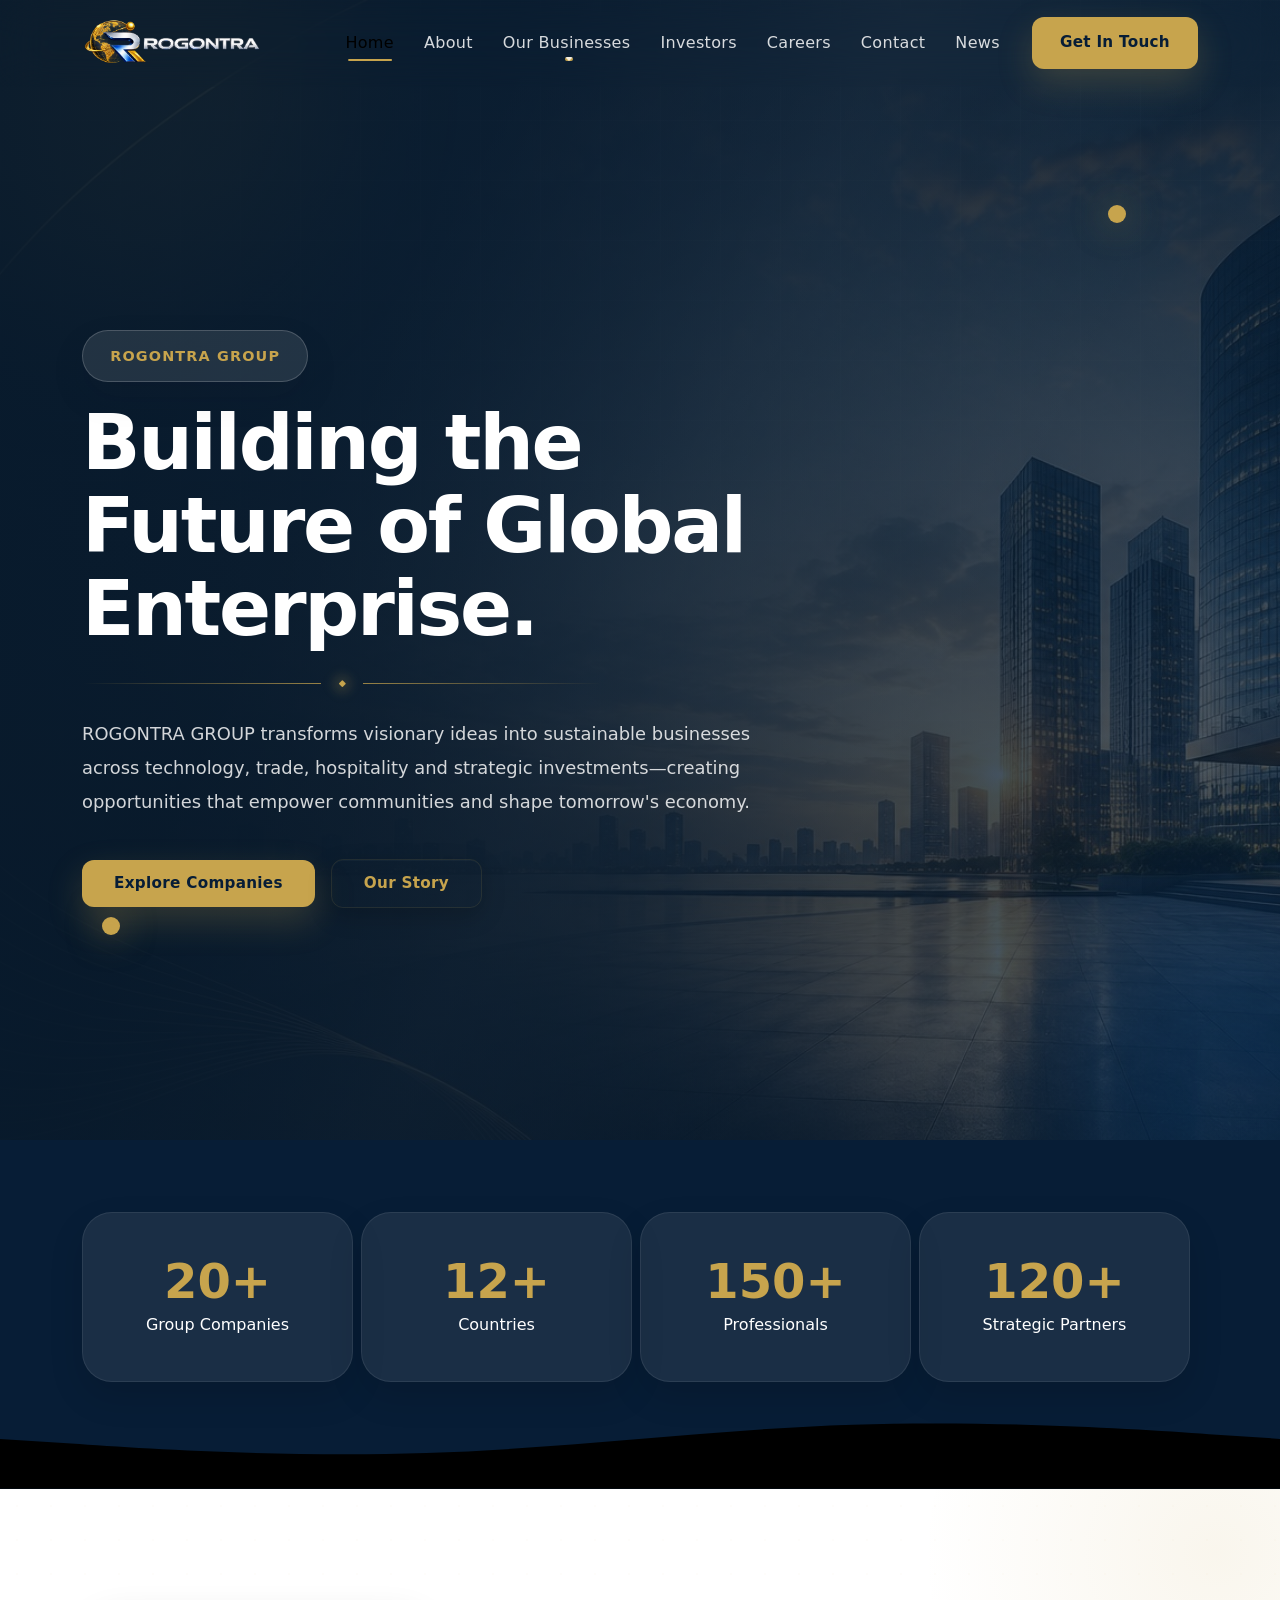
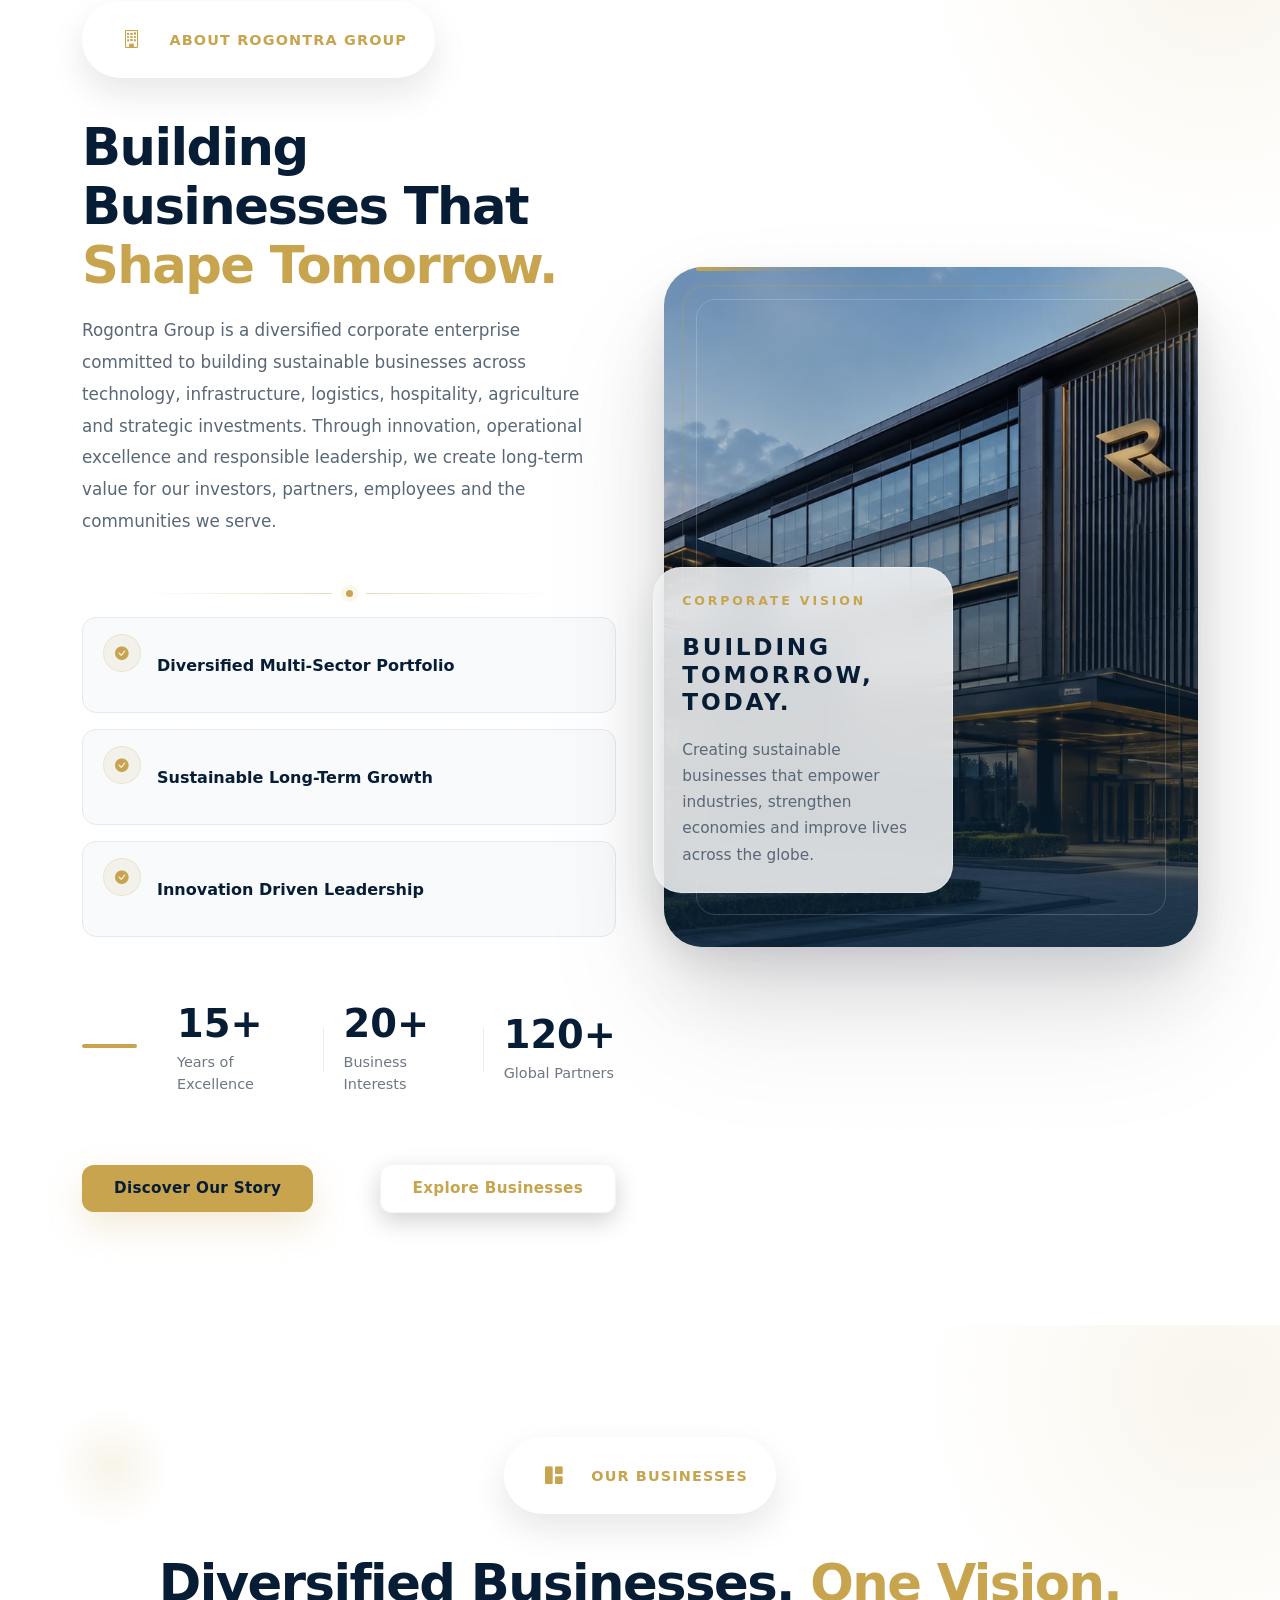
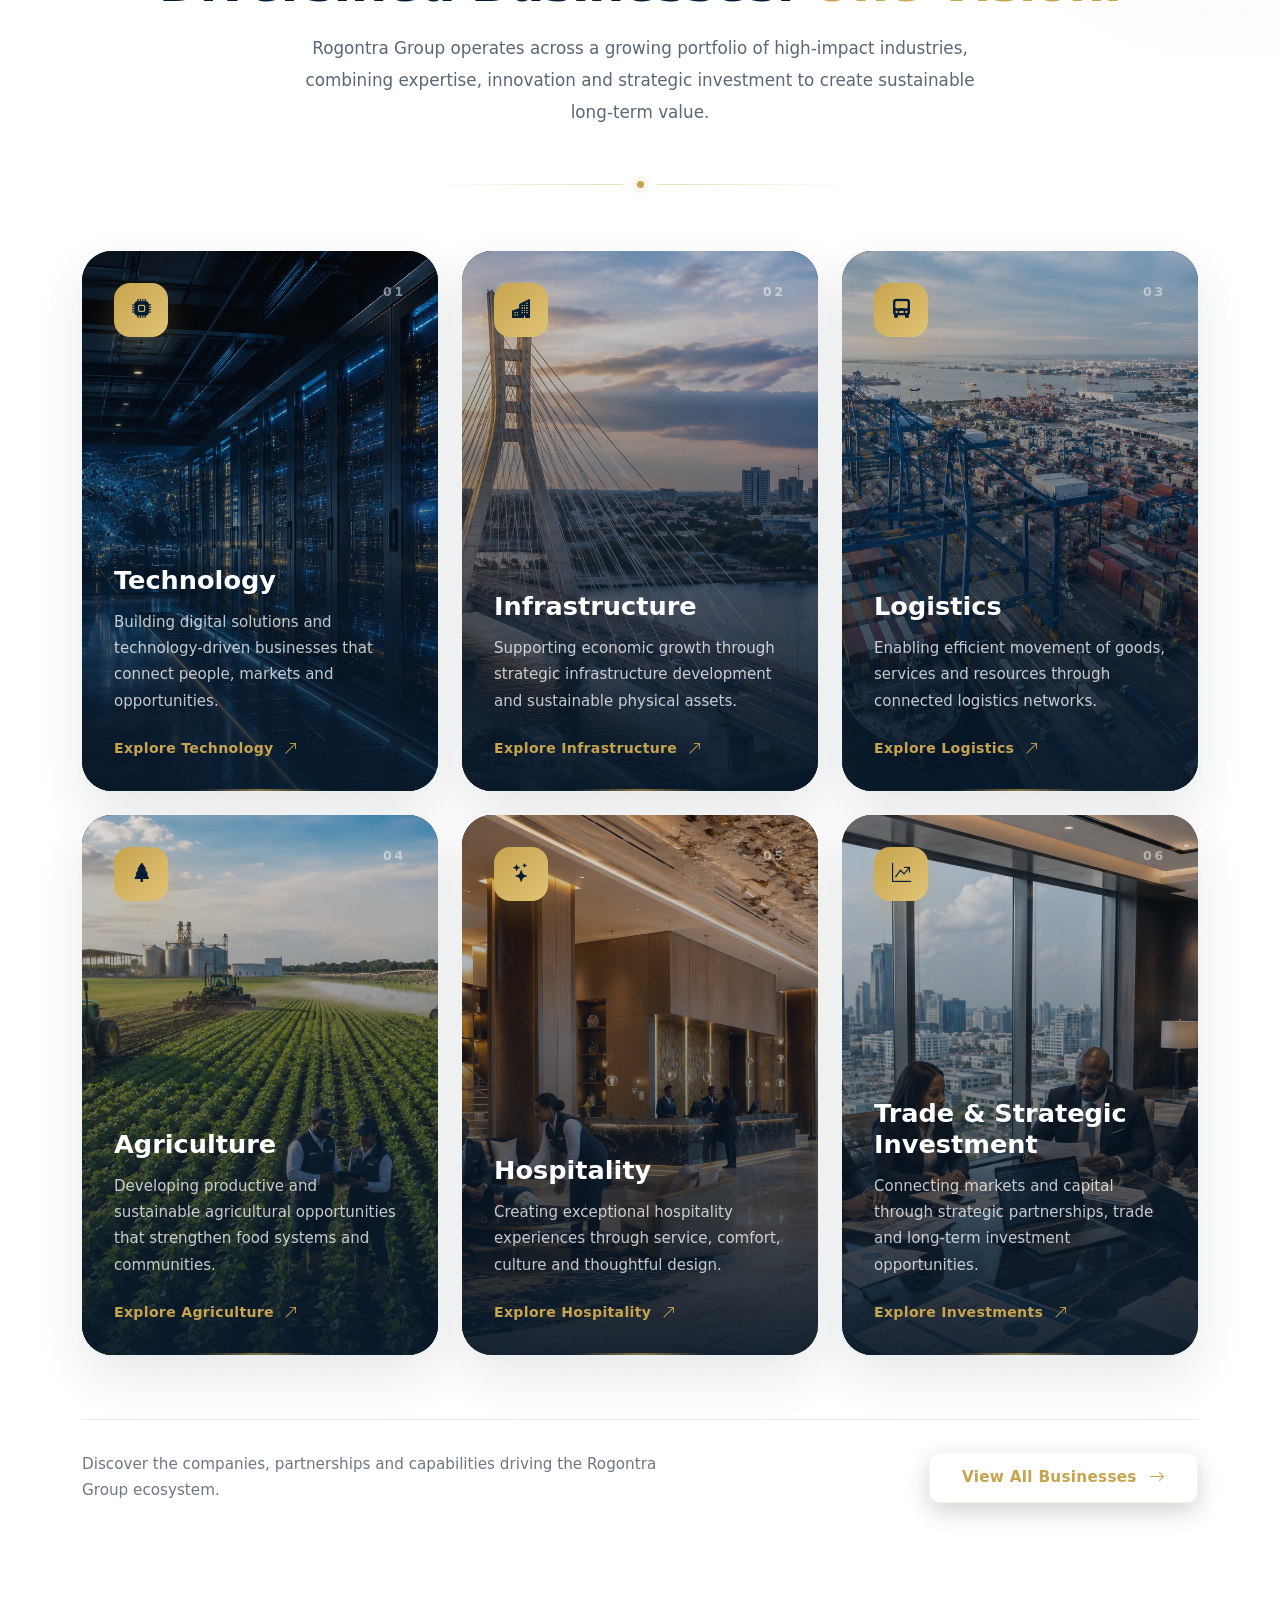
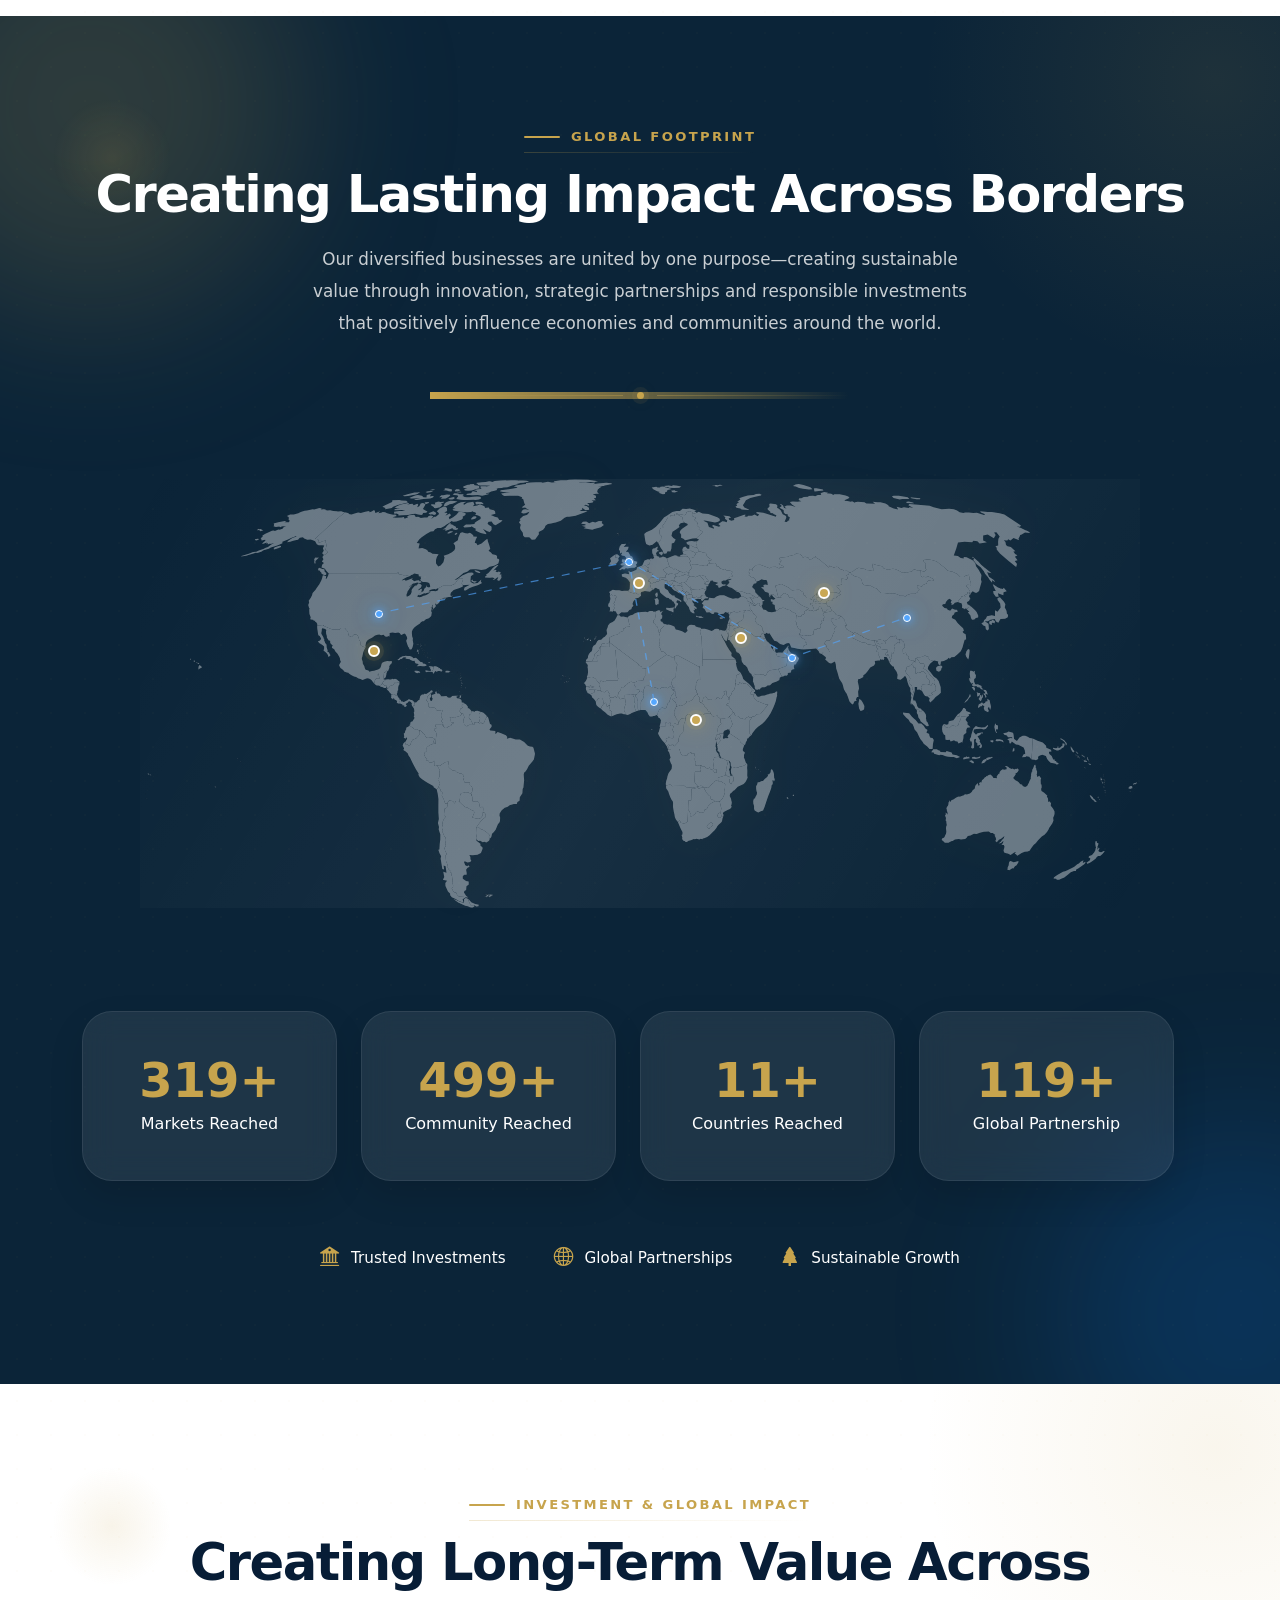
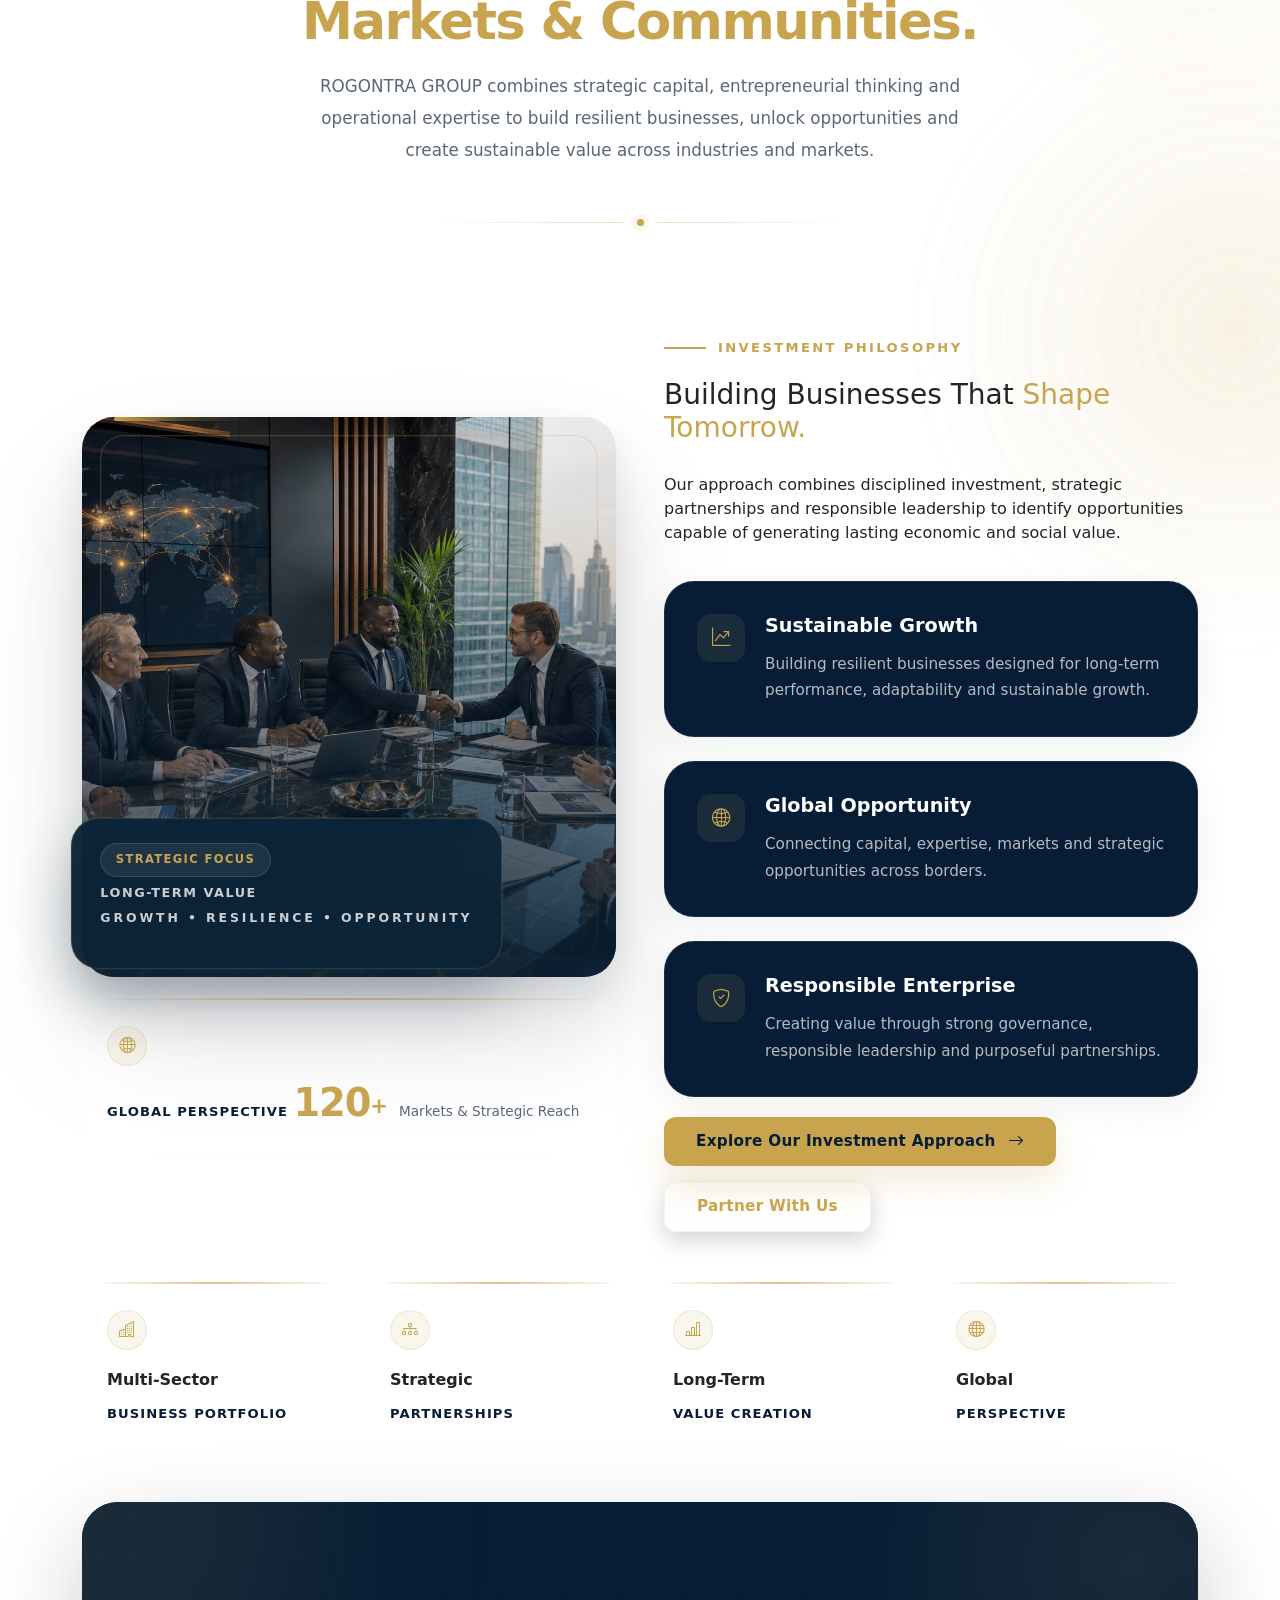
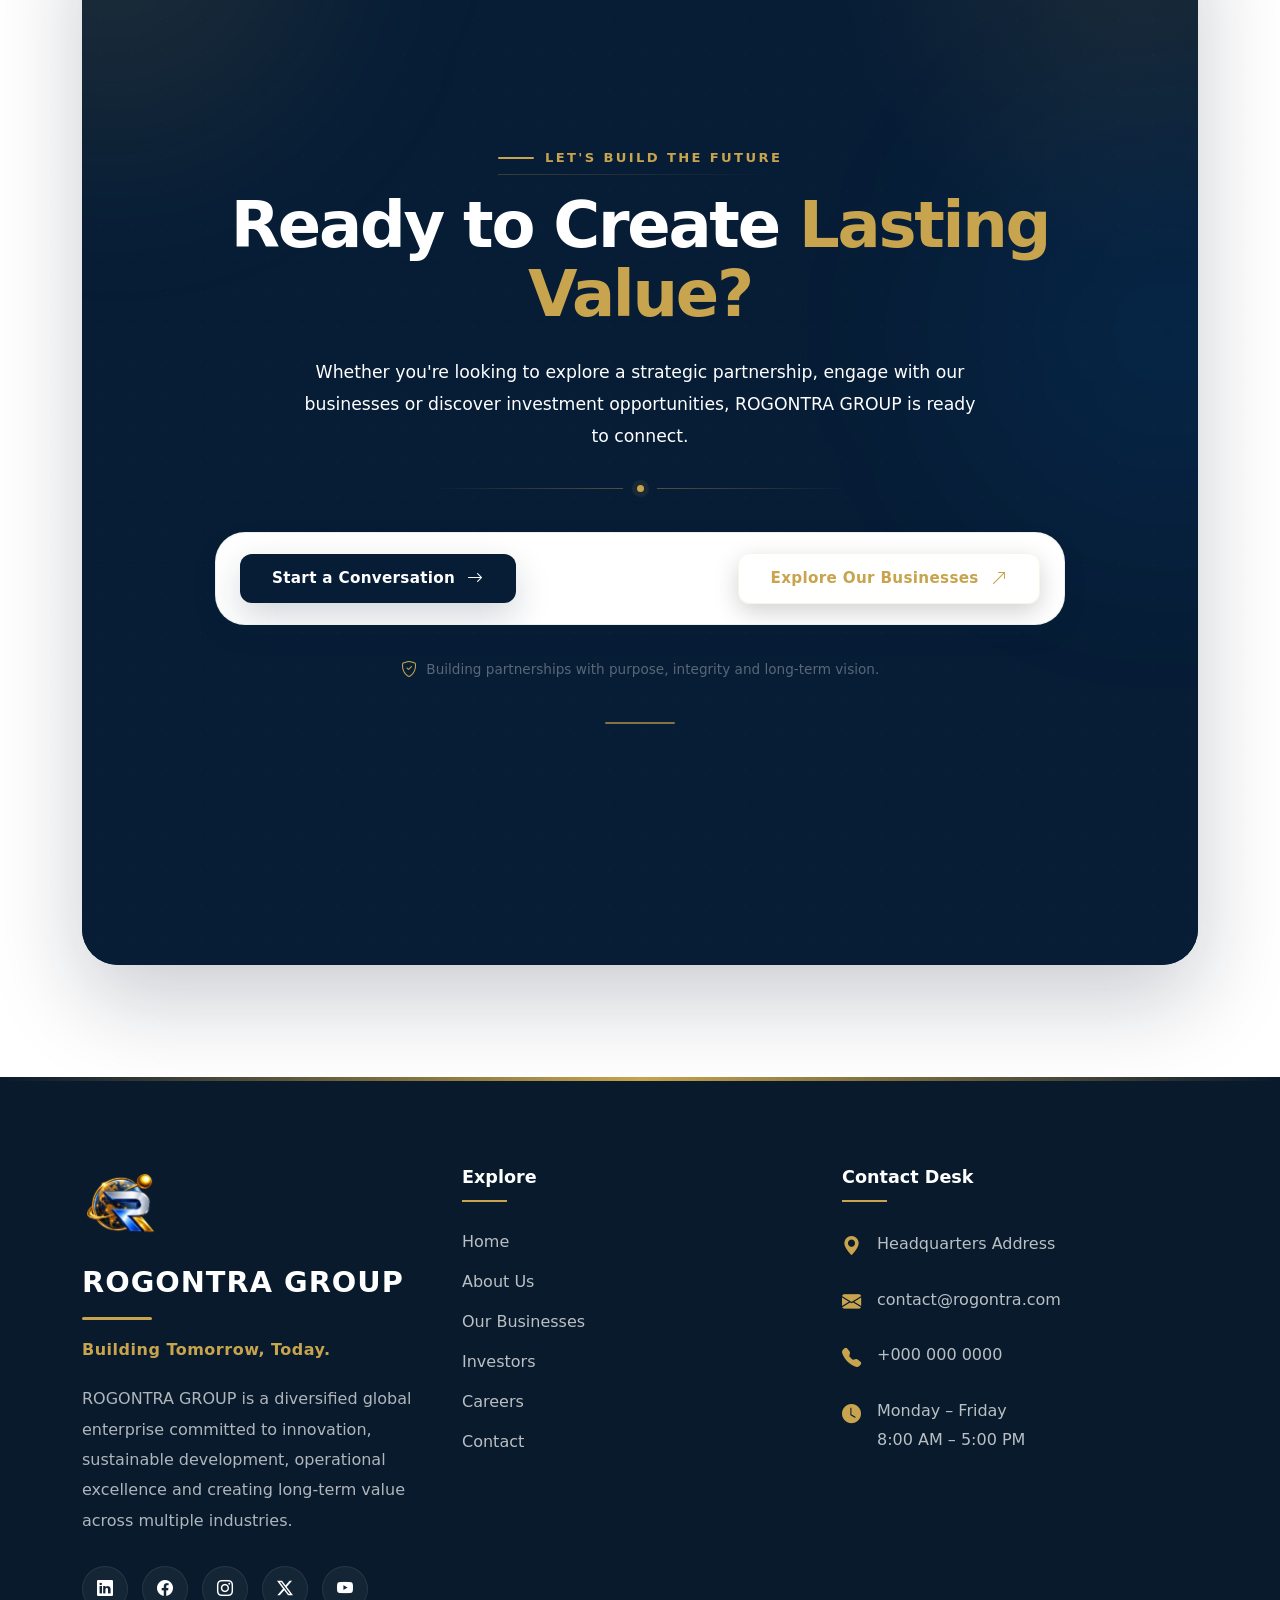
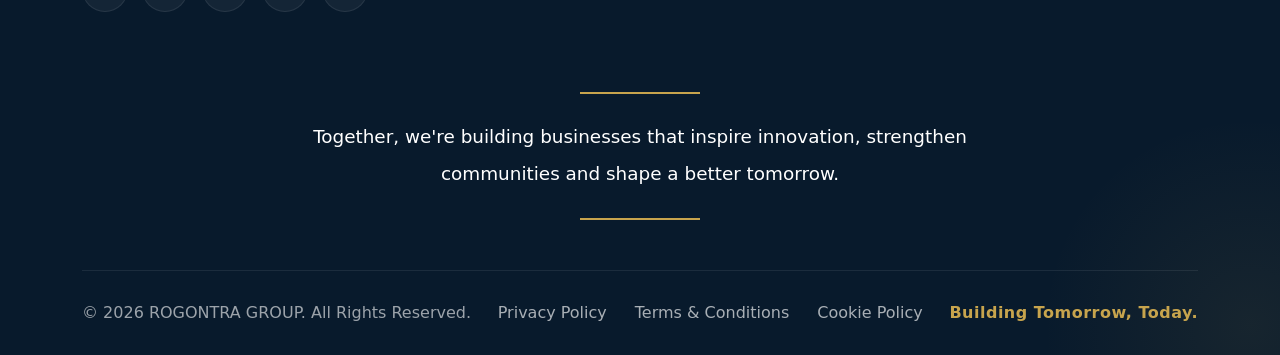
==== commit 3538587b: "feat (career) : build sections and polish global hero animations" ====
--- a/index.html
+++ b/index.html
@@ -505,7 +505,7 @@
 
   <main>
 
-    <!--  HOMEPAGE SECTION 1 • ABOUT PREVIEW  -->
+    <!--  ABOUT PREVIEW  -->
     <section class="rds-section">
 
       <div class="rds-section-background rds-surface-light">
@@ -734,7 +734,7 @@
 
     </section>
 
-    <!--  HOMEPAGE SECTION 2 • OUR BUSINESSES  -->
+    <!--  OUR BUSINESSES  -->
     <section class="rds-section">
 
       <div class="rds-section-background rds-surface-light">
@@ -1134,7 +1134,7 @@
 
     </section>
 
-    <!-- SECTION 3  GLOBAL FOOTPRINT & IMPACT  -->
+    <!--  GLOBAL FOOTPRINT & IMPACT  -->
     <section class="rds-section rds-footprint-section">
 
       <!--  RDS SECTION BACKGROUND  -->
@@ -1392,7 +1392,7 @@
 
     </section>
 
-    <!-- SECTION 4  INVESTMENT & GLOBAL IMPACT  -->
+    <!-- INVESTMENT & GLOBAL IMPACT  -->
     <section class="rds-section">
 
       <!--  RDS SECTION BACKGROUND  -->
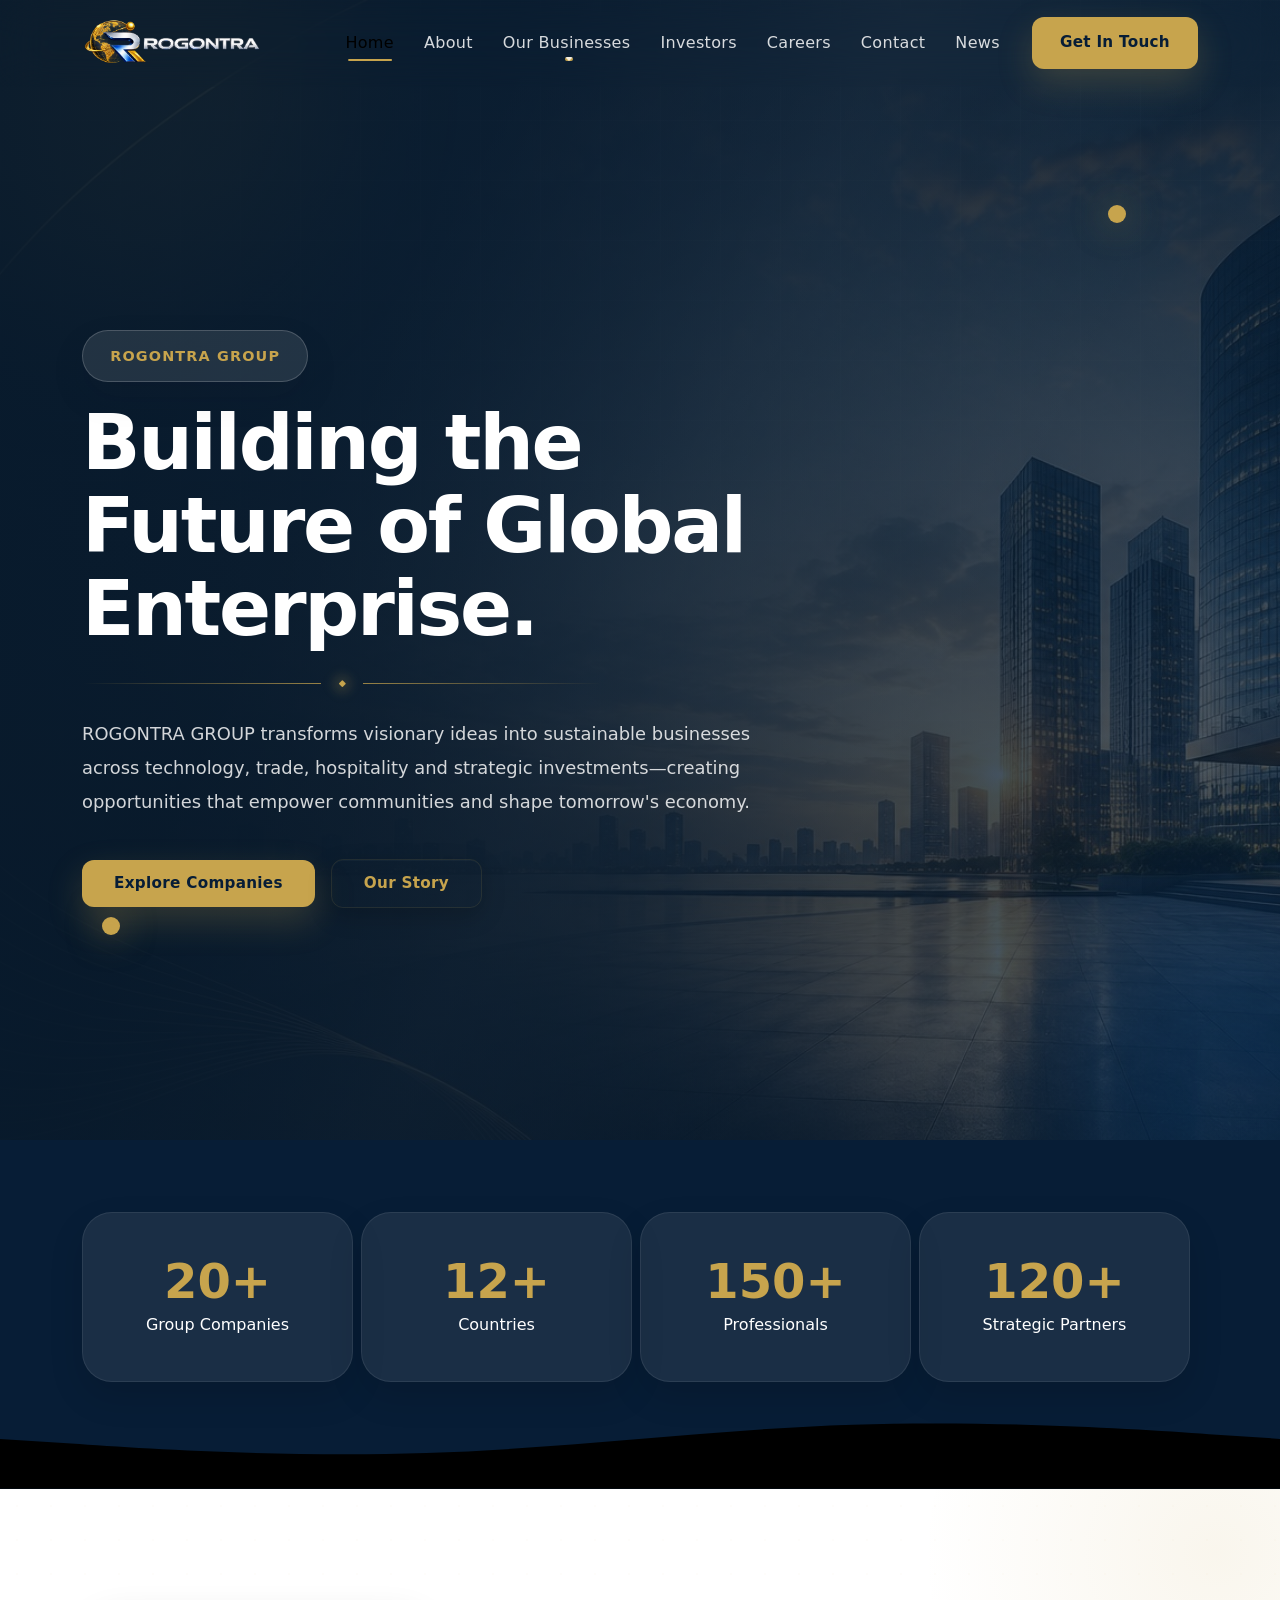
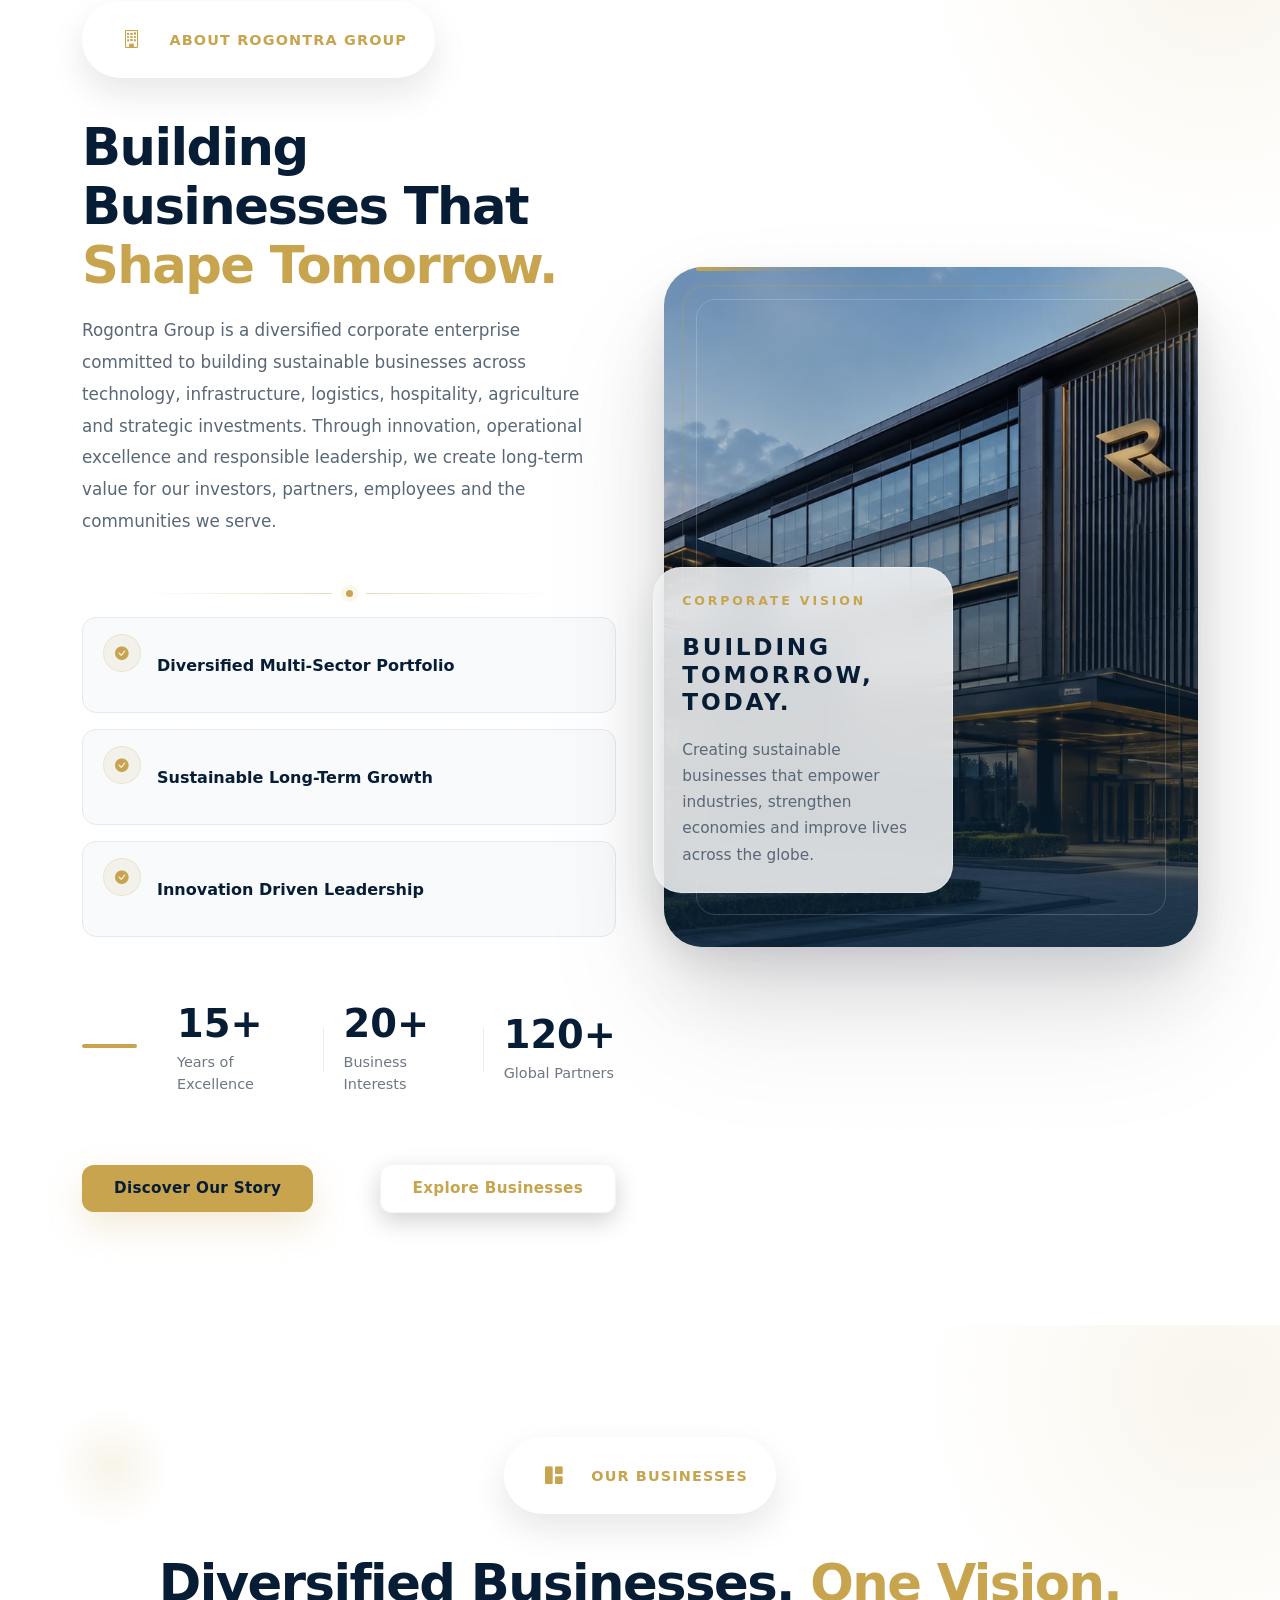
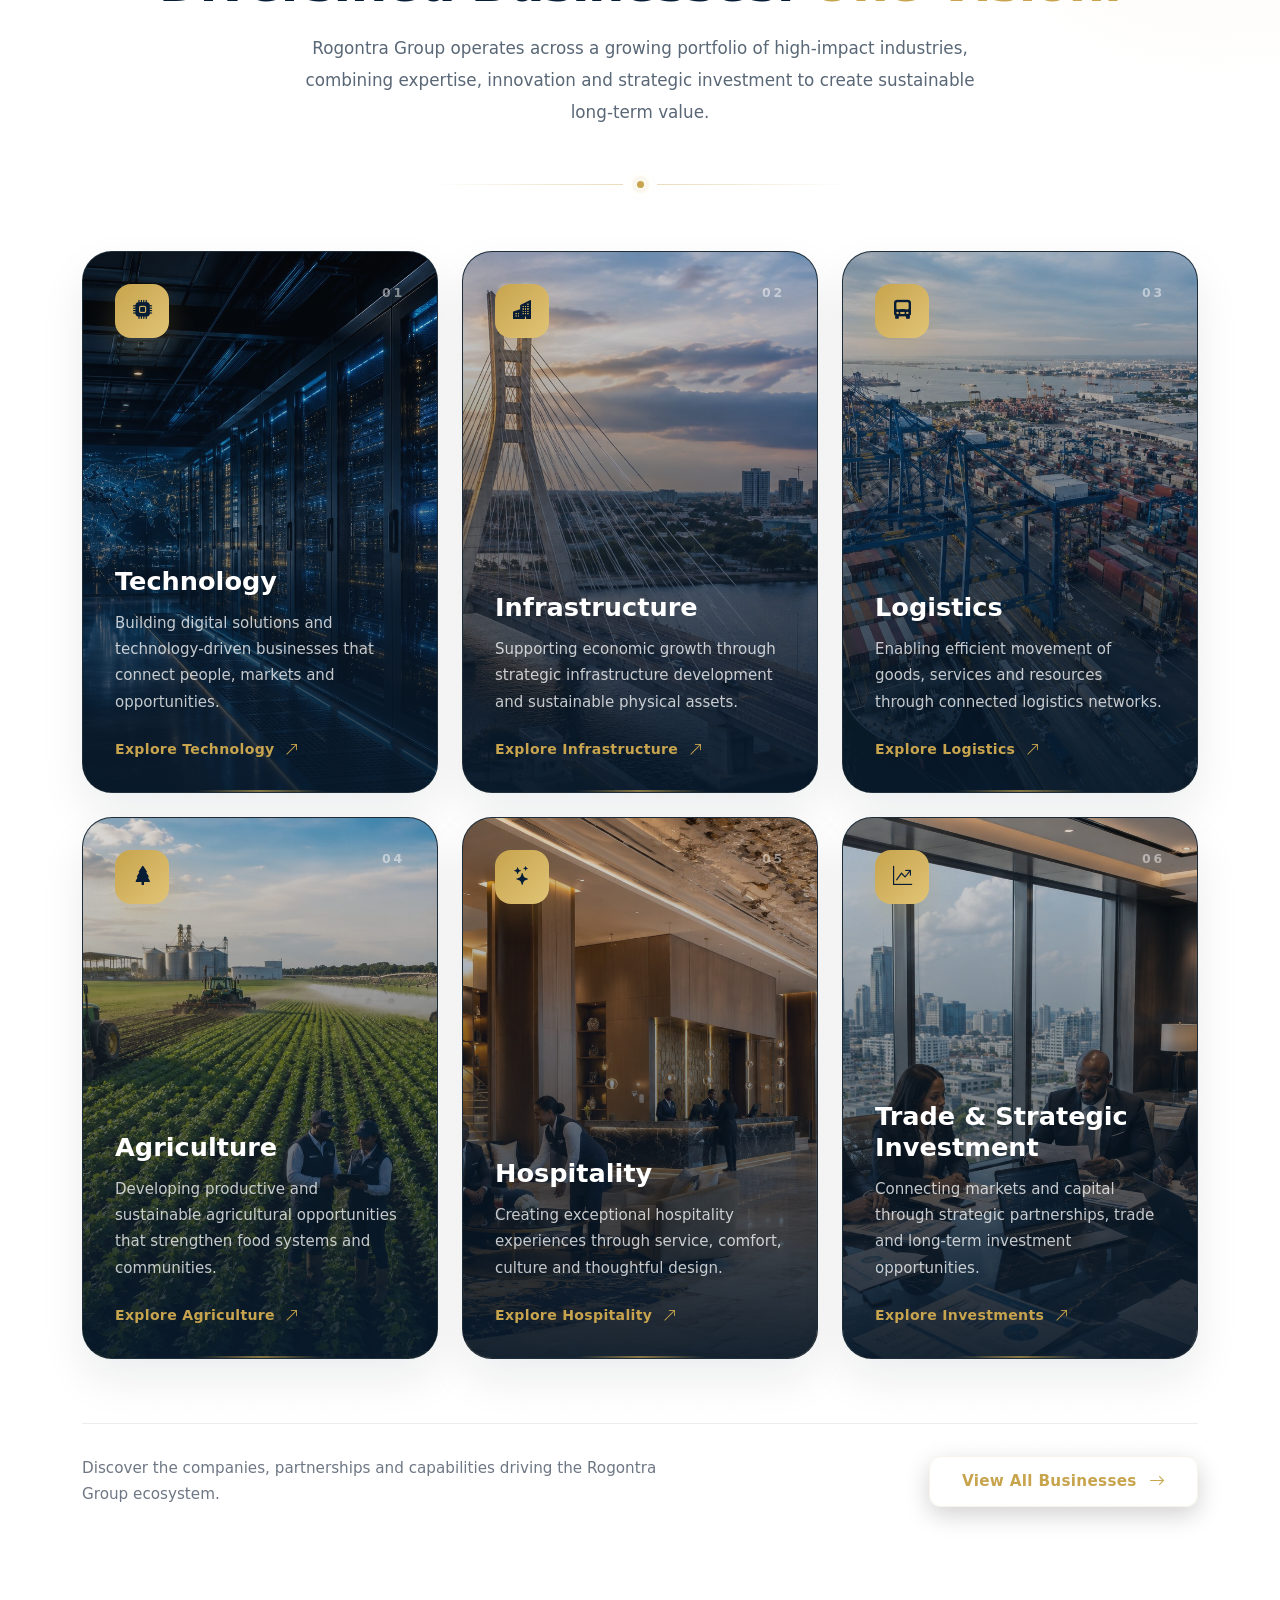
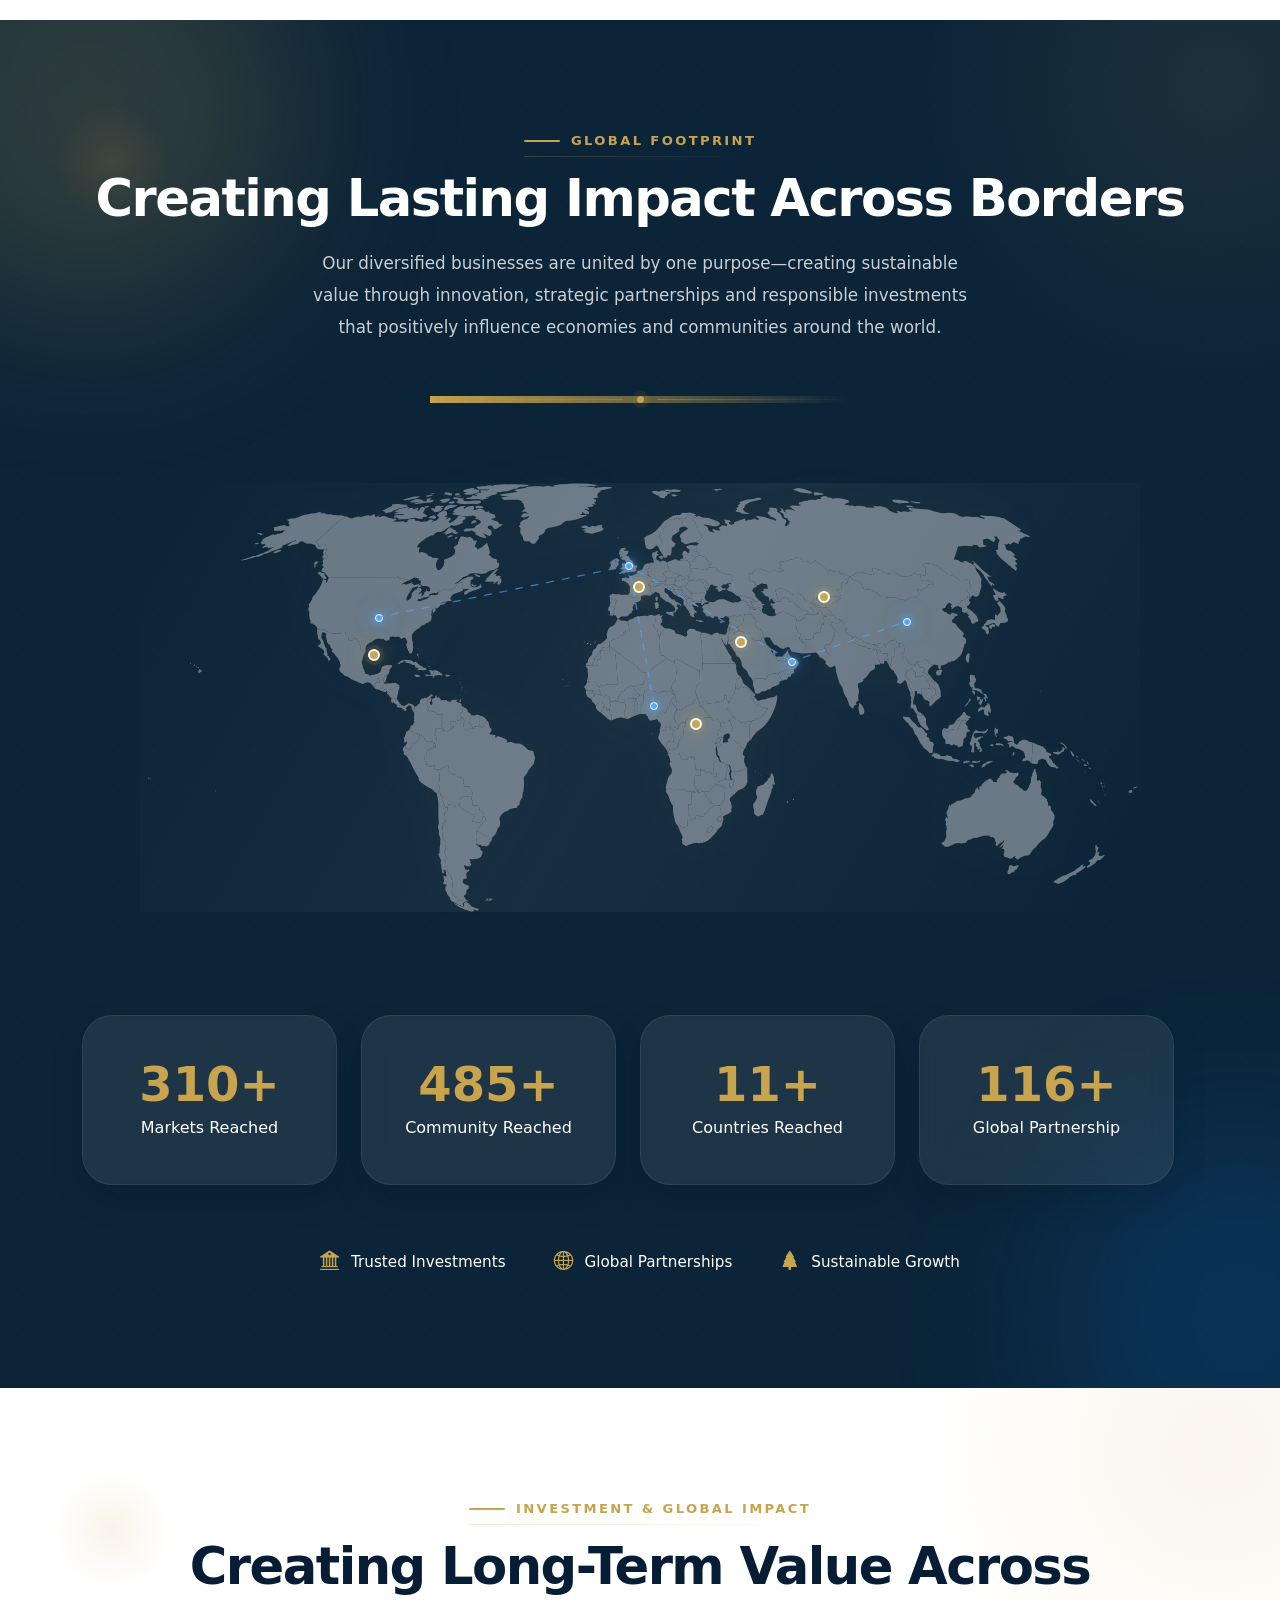
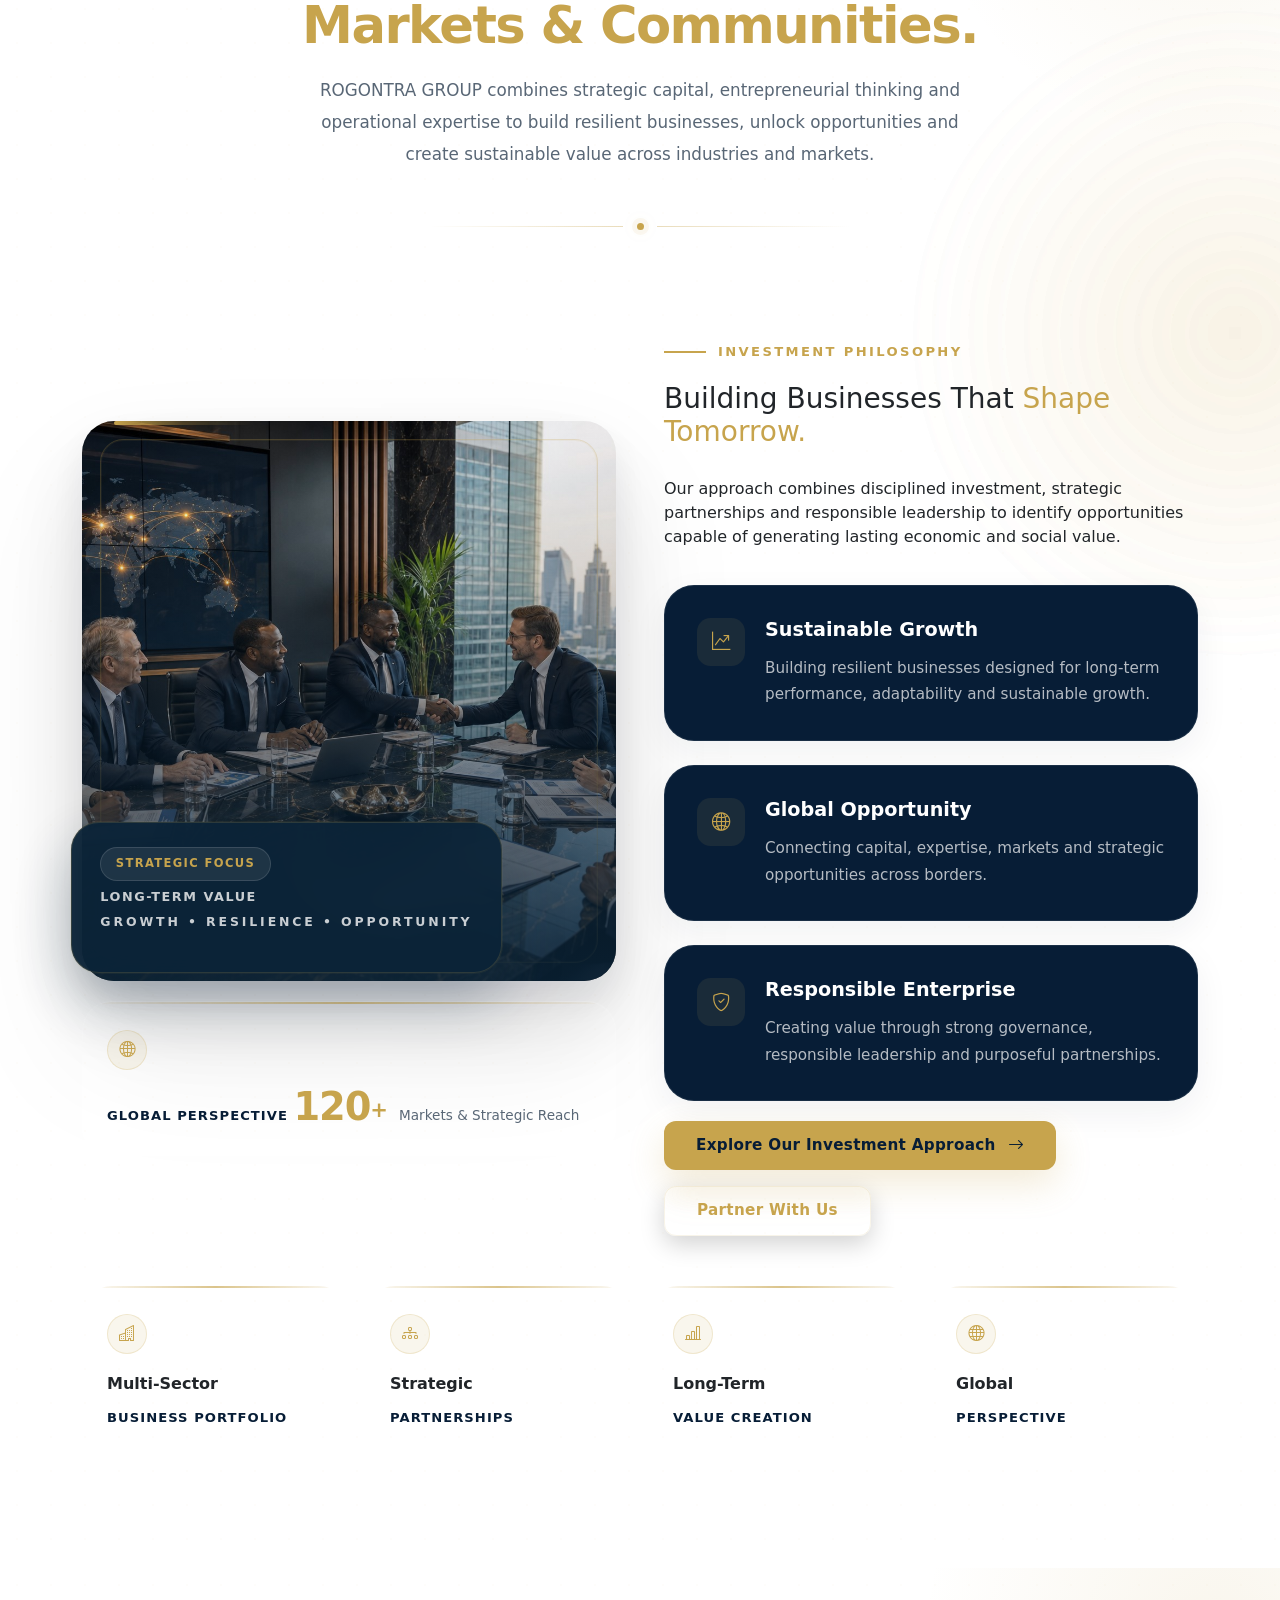
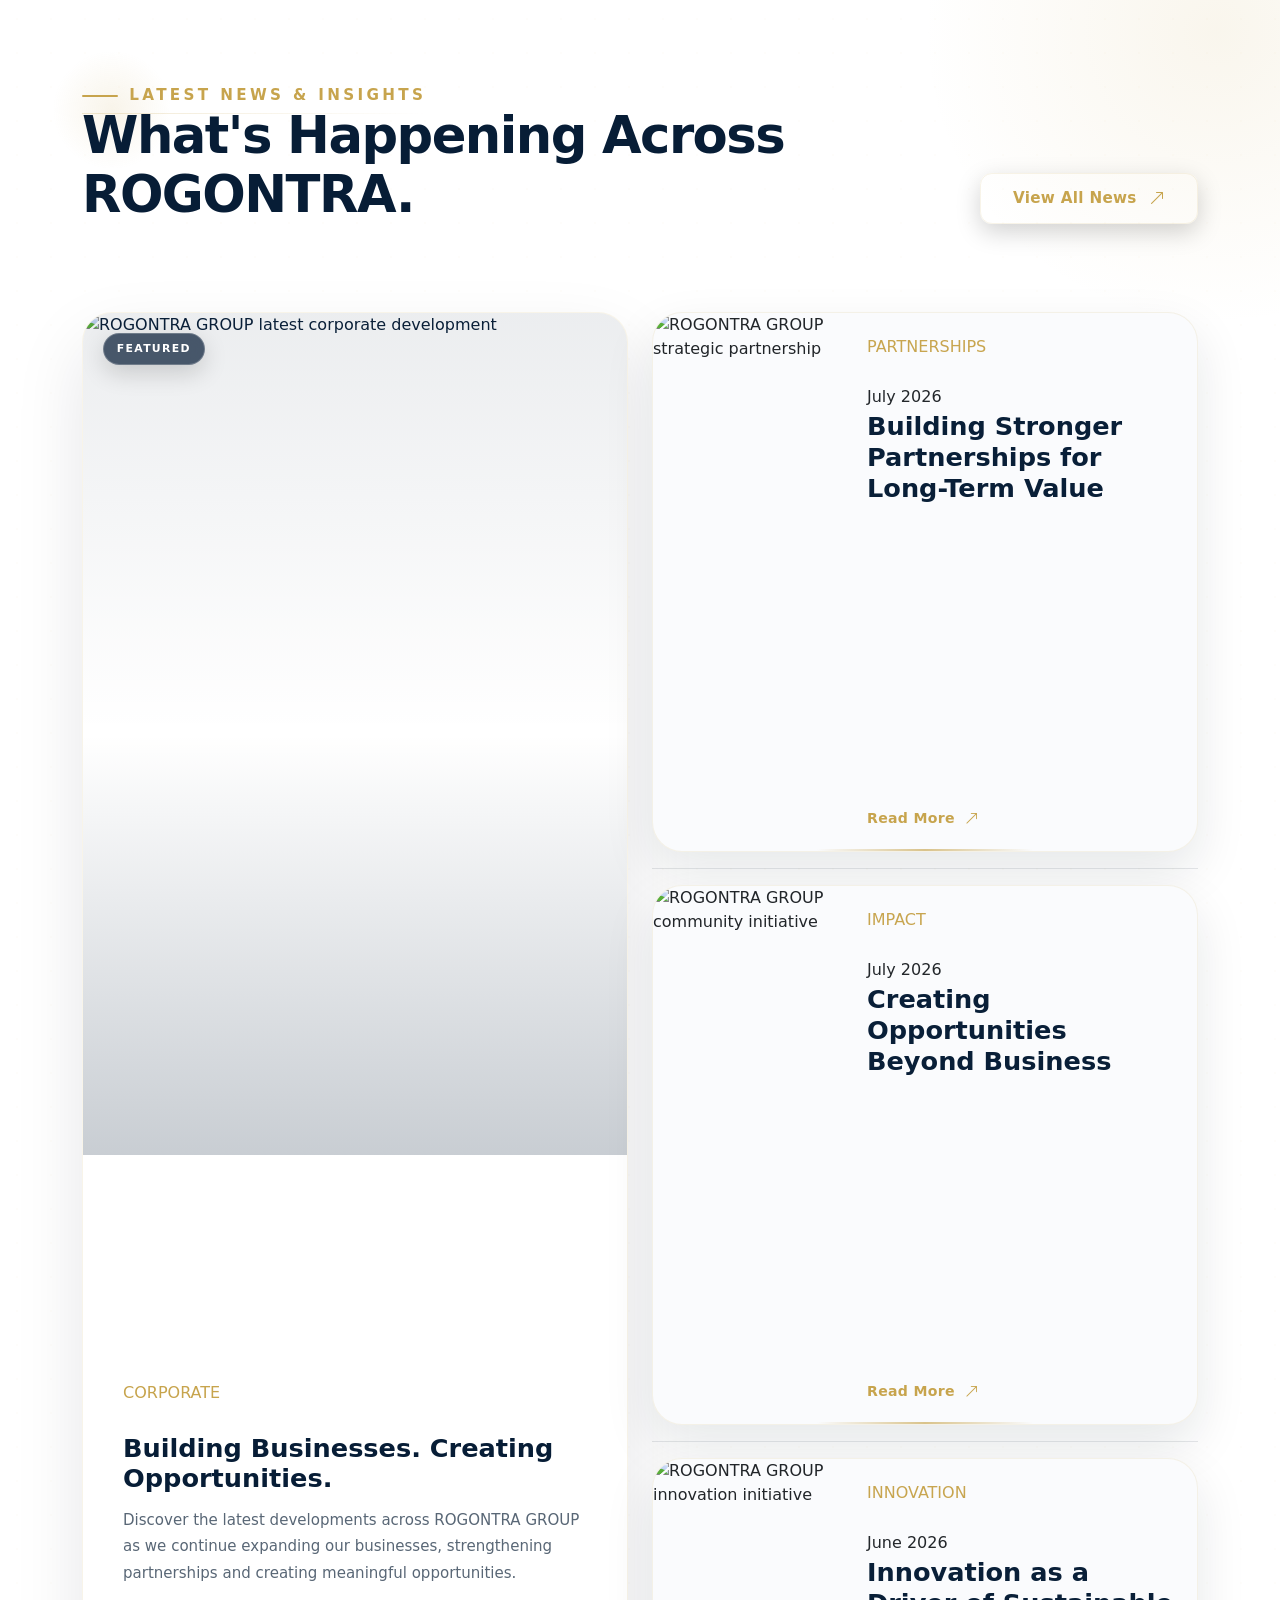
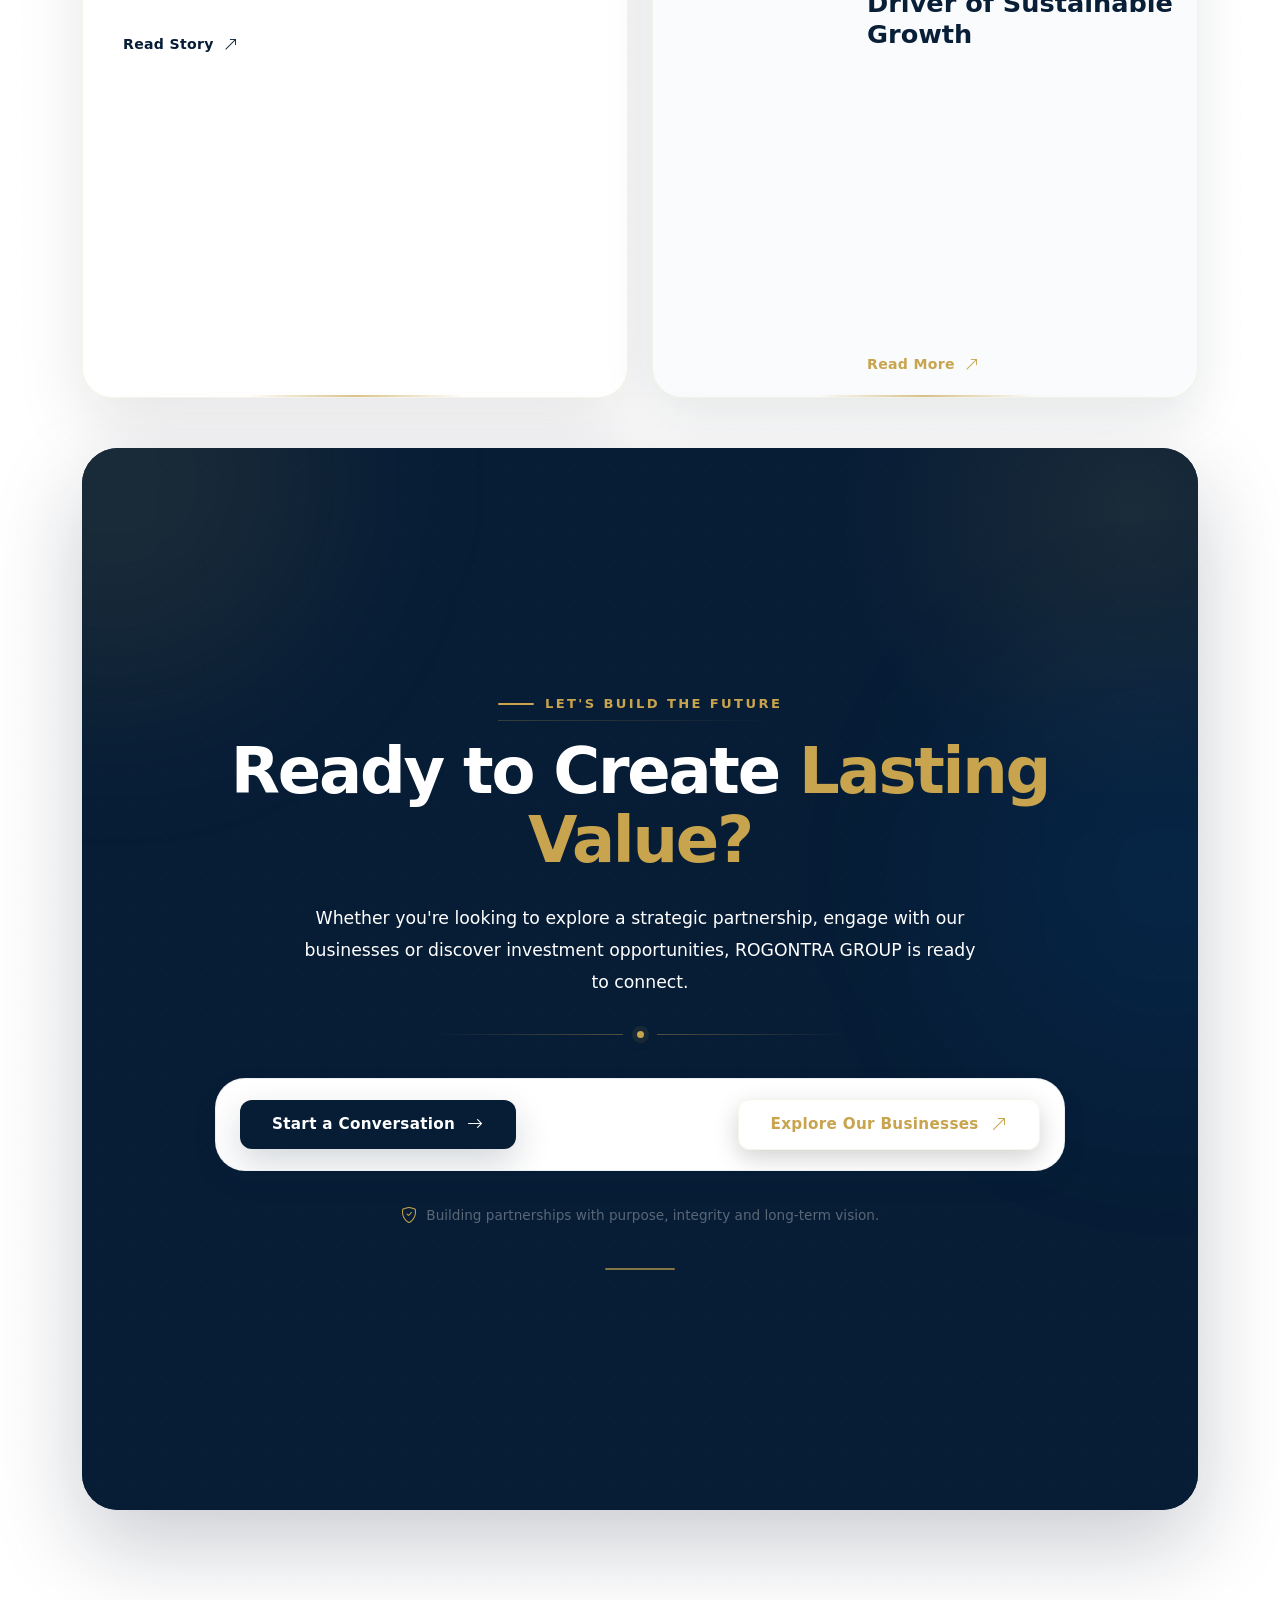
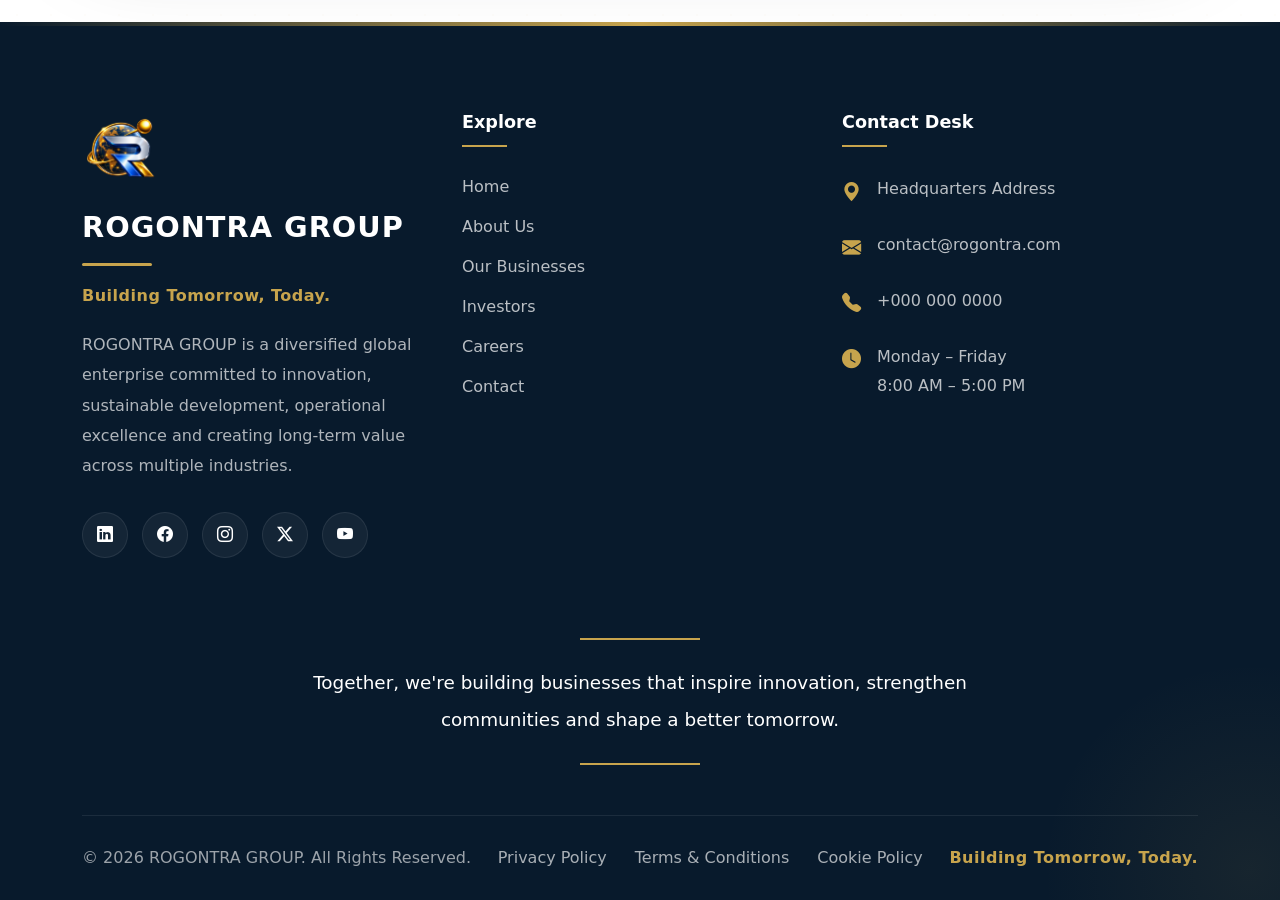
==== commit c447e148: "feat (news) : build page structure, add assets, and polish UI elements on various pages" ====
--- a/index.html
+++ b/index.html
@@ -801,7 +801,9 @@
           <div class="rds-section-grid">
 
             <!--  TECHNOLOGY  -->
-            <article class="rds-card reveal reveal-up">
+            <article class="rds-card rds-card-border
+                          rds-card-shadow-md
+                          h-100 reveal reveal-up">
 
               <div class="rds-card-image">
 
@@ -852,7 +854,9 @@
 
 
             <!--  INFRASTRUCTURE  -->
-            <article class="rds-card reveal reveal-up">
+            <article class="rds-card rds-card-border
+                          rds-card-shadow-md
+                          h-100 reveal reveal-up">
 
               <div class="rds-card-image">
 
@@ -903,7 +907,9 @@
 
 
             <!--  LOGISTICS  -->
-            <article class="rds-card reveal reveal-up">
+            <article class="rds-card rds-card-border
+                          rds-card-shadow-md
+                          h-100 reveal reveal-up">
 
               <div class="rds-card-image">
 
@@ -954,7 +960,9 @@
 
 
             <!--  AGRICULTURE  -->
-            <article class="rds-card reveal reveal-up">
+            <article class="rds-card rds-card-border
+                          rds-card-shadow-md
+                          h-100 reveal reveal-up">
 
               <div class="rds-card-image">
 
@@ -1005,7 +1013,9 @@
 
 
             <!--  HOSPITALITY  -->
-            <article class="rds-card reveal reveal-up">
+            <article class="rds-card rds-card-border
+                          rds-card-shadow-md
+                          h-100 reveal reveal-up">
 
               <div class="rds-card-image">
 
@@ -1056,7 +1066,9 @@
 
 
             <!--  TRADE & INVESTMENT  -->
-            <article class="rds-card reveal reveal-up">
+            <article class="rds-card rds-card-border
+                          rds-card-shadow-md
+                          h-100 reveal reveal-up">
 
               <div class="rds-card-image">
 
@@ -1818,6 +1830,278 @@
 
           </div>
 
+        </div>
+
+      </div>
+
+    </section>
+
+    <!-- LATEST NEWS & INSIGHTS  -->
+    <section class="rds-section news-section">
+
+      <div class="rds-section-background rds-surface-light">
+
+        <div class="container">
+
+          <!-- SECTION HEADER -->
+          <div class="rds-section-header
+                  rds-section-header-split
+                  reveal reveal-up">
+
+            <div>
+
+              <span class="rds-label rds-label-lg">
+                LATEST NEWS & INSIGHTS
+              </span>
+
+              <h2 class="rds-section-title">
+                What's Happening
+                Across ROGONTRA.
+              </h2>
+
+            </div>
+
+
+            <div class="rds-section-header-action">
+
+              <a href="news.html" class="rds-btn rds-btn-outline">
+
+                View All News
+
+                <i class="bi bi-arrow-up-right"></i>
+
+              </a>
+
+            </div>
+
+          </div>
+
+
+          <!-- FEATURED NEWS -->
+          <div class="row g-4 mt-4">
+
+
+            <!--  FEATURED STORY  -->
+            <div class="col-lg-6">
+
+              <article class="rds-card rds-card-featured
+                          rds-card-light
+                          rds-card-border
+                          rds-card-shadow-lg
+                          h-100
+                          reveal reveal-left">
+
+                <!-- IMAGE -->
+                <div class="rds-card-media">
+
+                  <img src="images/news/news-featured.jpg" alt="ROGONTRA GROUP latest corporate development"
+                    class="rds-card-image">
+
+                  <span class="rds-card-media-badge">
+                    FEATURED
+                  </span>
+
+                </div>
+
+
+                <!-- CONTENT -->
+                <div class="rds-card-content">
+
+                  <div class="d-flex
+                          align-items-center
+                          justify-content-between
+                          gap-3
+                          mb-3">
+
+                    <span class="rds-card-eyebrow">
+                      CORPORATE
+                    </span>
+
+                    <span class="rds-card-meta">
+                      August 2026
+                    </span>
+
+                  </div>
+
+
+                  <h3 class="rds-card-title">
+                    Building Businesses.
+                    Creating Opportunities.
+                  </h3>
+
+
+                  <p class="rds-card-description">
+                    Discover the latest developments across
+                    ROGONTRA GROUP as we continue expanding our
+                    businesses, strengthening partnerships and
+                    creating meaningful opportunities.
+                  </p>
+
+
+                  <div class="rds-card-actions mt-4">
+
+                    <a href="news.html" class="rds-card-link">
+
+                      Read Story
+
+                      <i class="bi bi-arrow-up-right"></i>
+
+                    </a>
+
+                  </div>
+
+                </div>
+
+              </article>
+
+            </div>
+
+
+            <!--  SECONDARY STORIES  -->
+            <div class="col-lg-6">
+
+              <div class="rds-news-list h-100">
+
+
+                <!-- NEWS ITEM 01 -->
+                <article class="rds-news-item
+                            rds-card
+                            rds-card-soft
+                            rds-card-border
+                            reveal reveal-right">
+
+                  <div class="rds-news-item-image">
+
+                    <img src="images/news/news-02.jpg" alt="ROGONTRA GROUP strategic partnership">
+
+                  </div>
+
+
+                  <div class="rds-news-item-content">
+
+                    <span class="rds-card-eyebrow">
+                      PARTNERSHIPS
+                    </span>
+
+                    <span class="rds-card-meta">
+                      July 2026
+                    </span>
+
+                    <h3 class="rds-news-item-title">
+                      Building Stronger Partnerships
+                      for Long-Term Value
+                    </h3>
+
+                    <a href="news.html" class="rds-card-link">
+
+                      Read More
+
+                      <i class="bi bi-arrow-up-right"></i>
+
+                    </a>
+
+                  </div>
+
+                </article>
+
+
+                <!-- DIVIDER -->
+                <div class="rds-news-divider"></div>
+
+
+                <!-- NEWS ITEM 02 -->
+                <article class="rds-news-item
+                            rds-card
+                            rds-card-soft
+                            rds-card-border
+                            reveal reveal-right">
+
+                  <div class="rds-news-item-image">
+
+                    <img src="images/news/news-03.jpg" alt="ROGONTRA GROUP community initiative">
+
+                  </div>
+
+
+                  <div class="rds-news-item-content">
+
+                    <span class="rds-card-eyebrow">
+                      IMPACT
+                    </span>
+
+                    <span class="rds-card-meta">
+                      July 2026
+                    </span>
+
+                    <h3 class="rds-news-item-title">
+                      Creating Opportunities
+                      Beyond Business
+                    </h3>
+
+                    <a href="news.html" class="rds-card-link">
+
+                      Read More
+
+                      <i class="bi bi-arrow-up-right"></i>
+
+                    </a>
+
+                  </div>
+
+                </article>
+
+
+                <!-- DIVIDER -->
+                <div class="rds-news-divider"></div>
+
+
+                <!-- NEWS ITEM 03 -->
+                <article class="rds-news-item
+                            rds-card
+                            rds-card-soft
+                            rds-card-border
+                            reveal reveal-right">
+
+                  <div class="rds-news-item-image">
+
+                    <img src="images/news/news-04.jpg" alt="ROGONTRA GROUP innovation initiative">
+
+                  </div>
+
+
+                  <div class="rds-news-item-content">
+
+                    <span class="rds-card-eyebrow">
+                      INNOVATION
+                    </span>
+
+                    <span class="rds-card-meta">
+                      June 2026
+                    </span>
+
+                    <h3 class="rds-news-item-title">
+                      Innovation as a Driver
+                      of Sustainable Growth
+                    </h3>
+
+                    <a href="news.html" class="rds-card-link">
+
+                      Read More
+
+                      <i class="bi bi-arrow-up-right"></i>
+
+                    </a>
+
+                  </div>
+
+                </article>
+
+              </div>
+
+            </div>
+
+          </div>
+
 
           <!-- FINAL CTA  -->
           <section class="rds-section rds-cta-section">
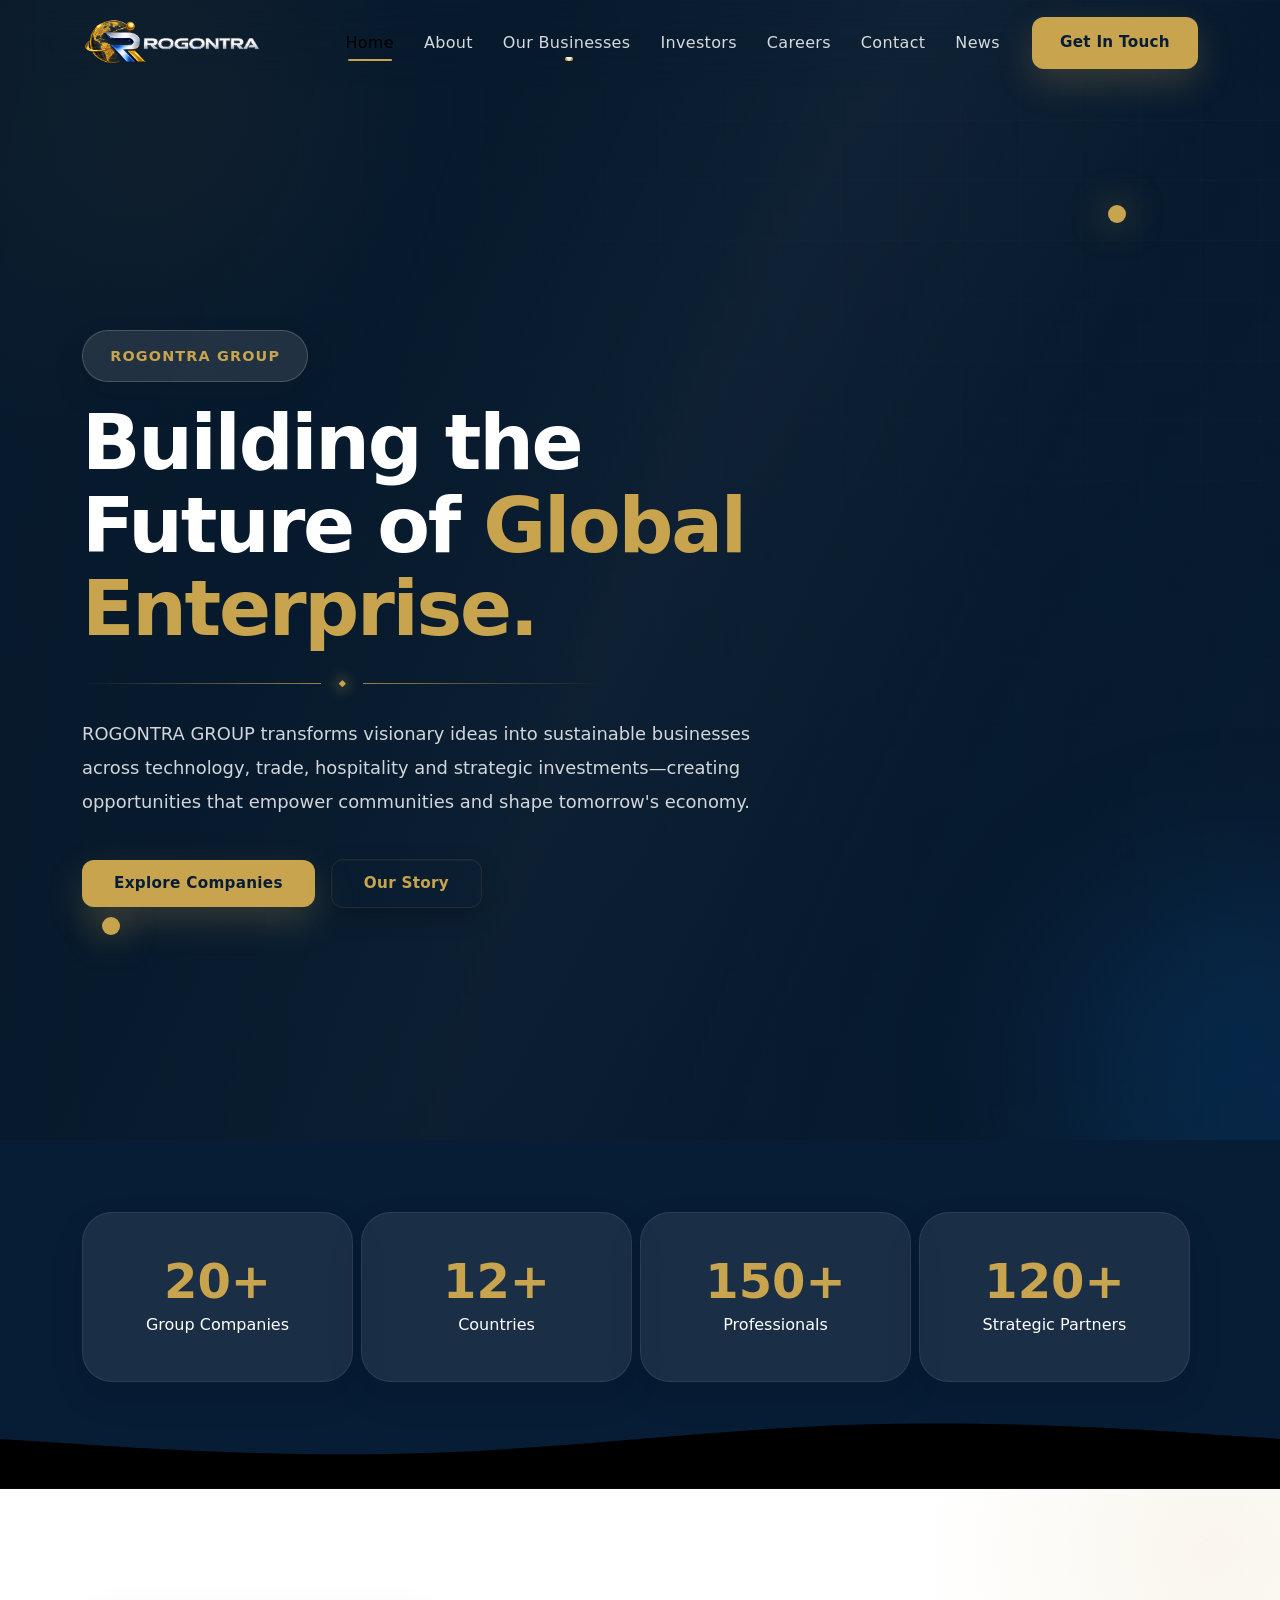
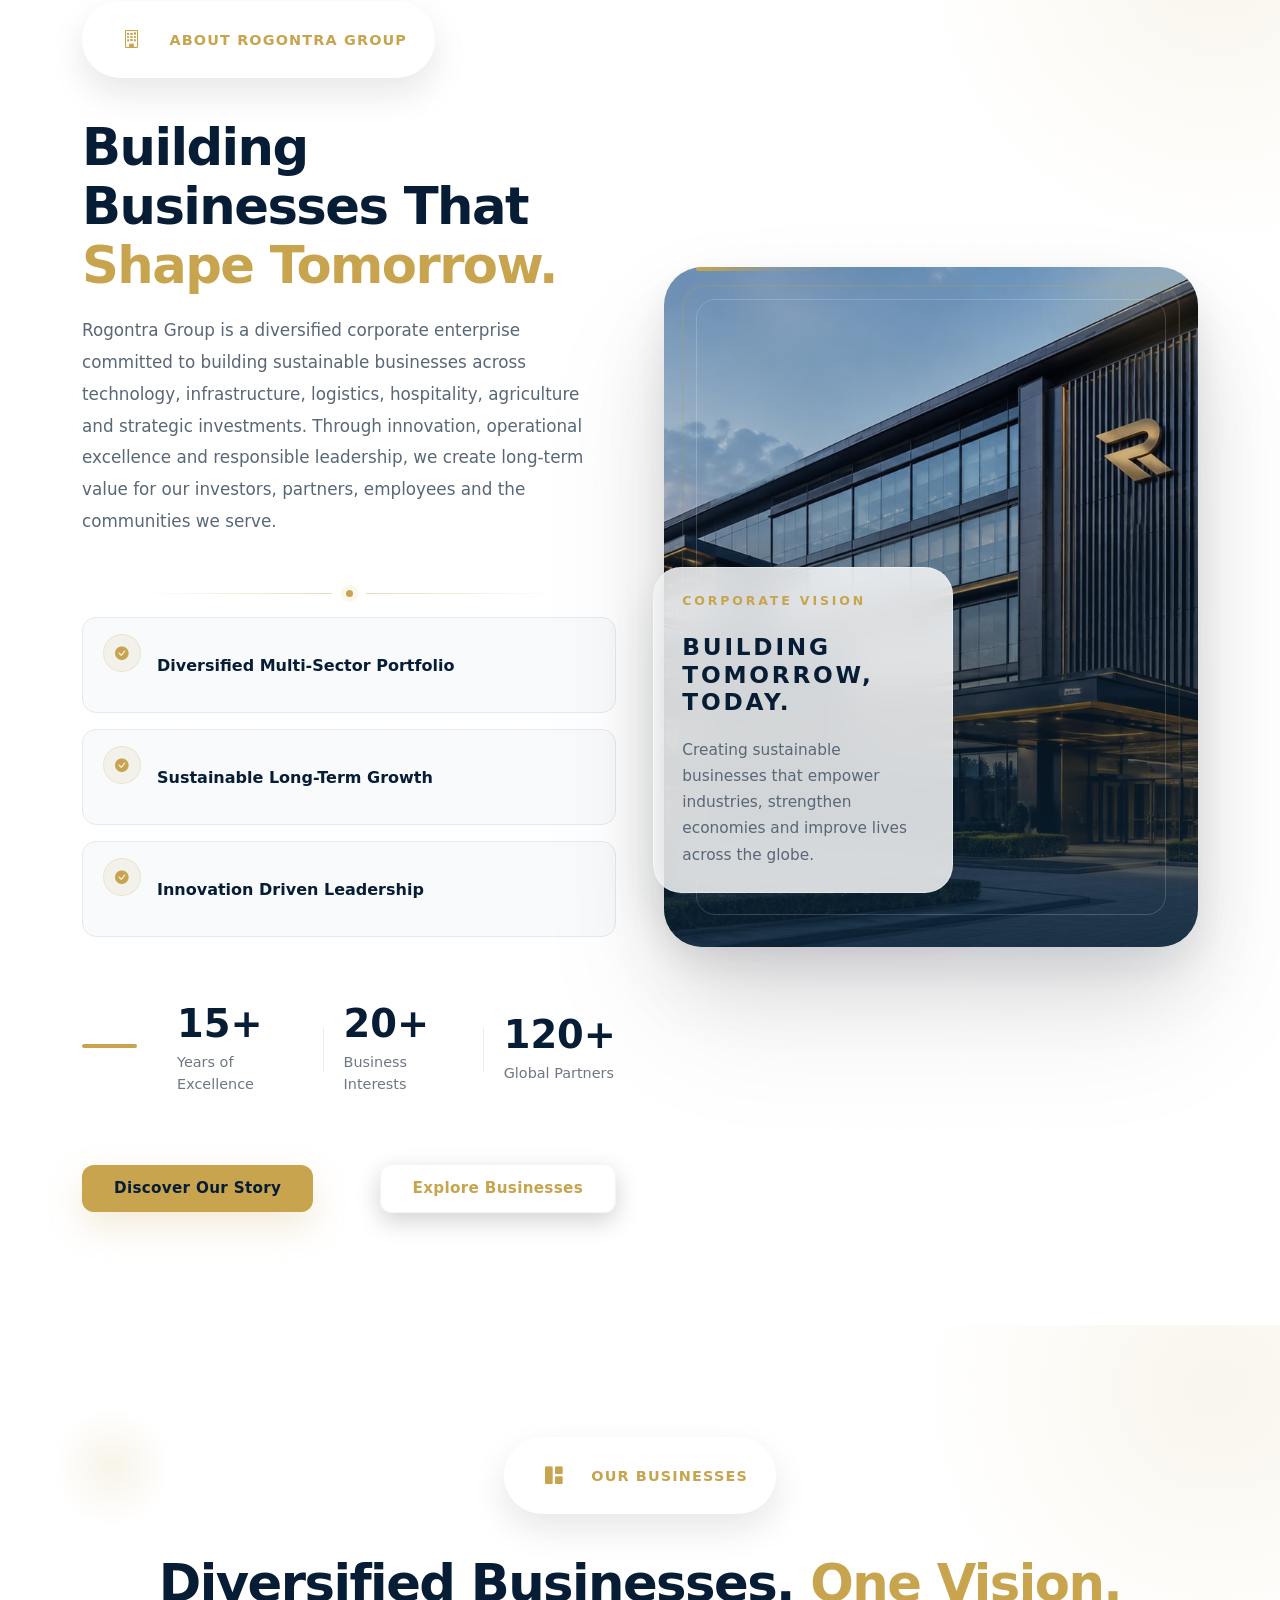
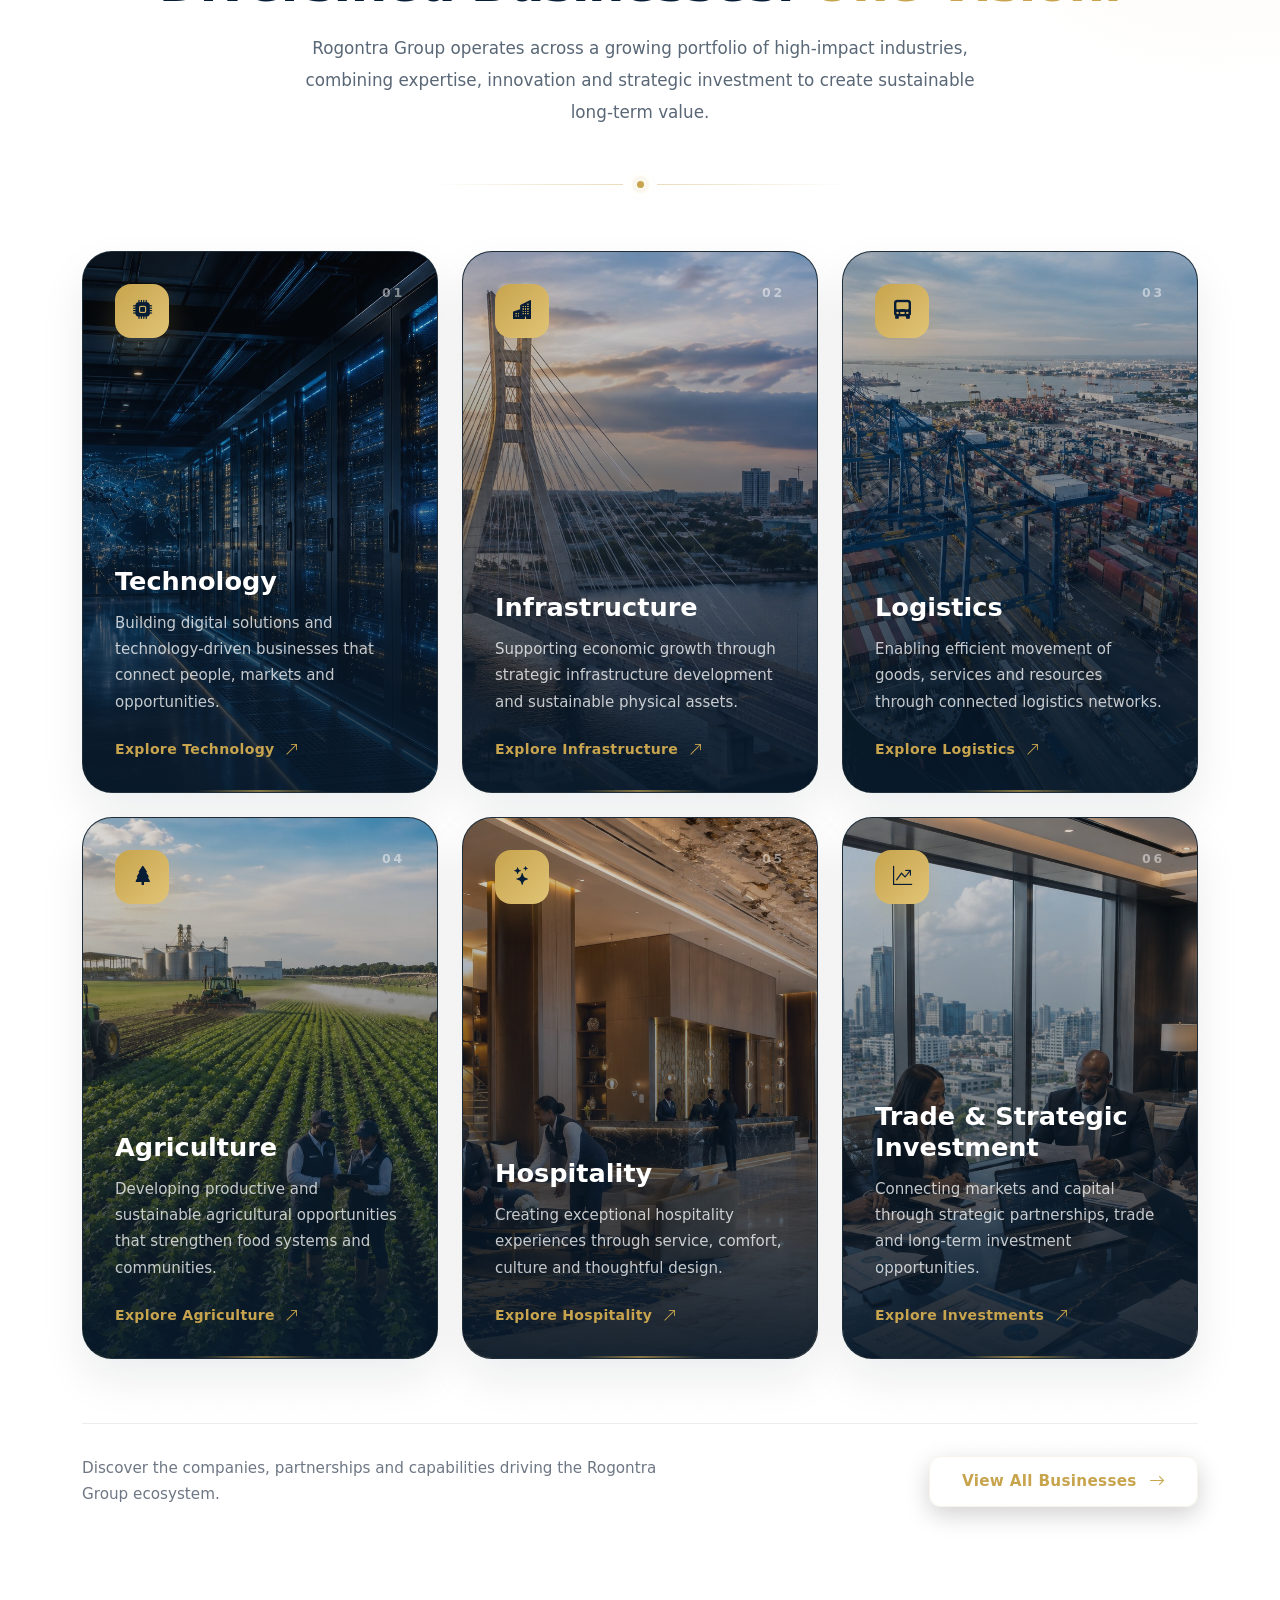
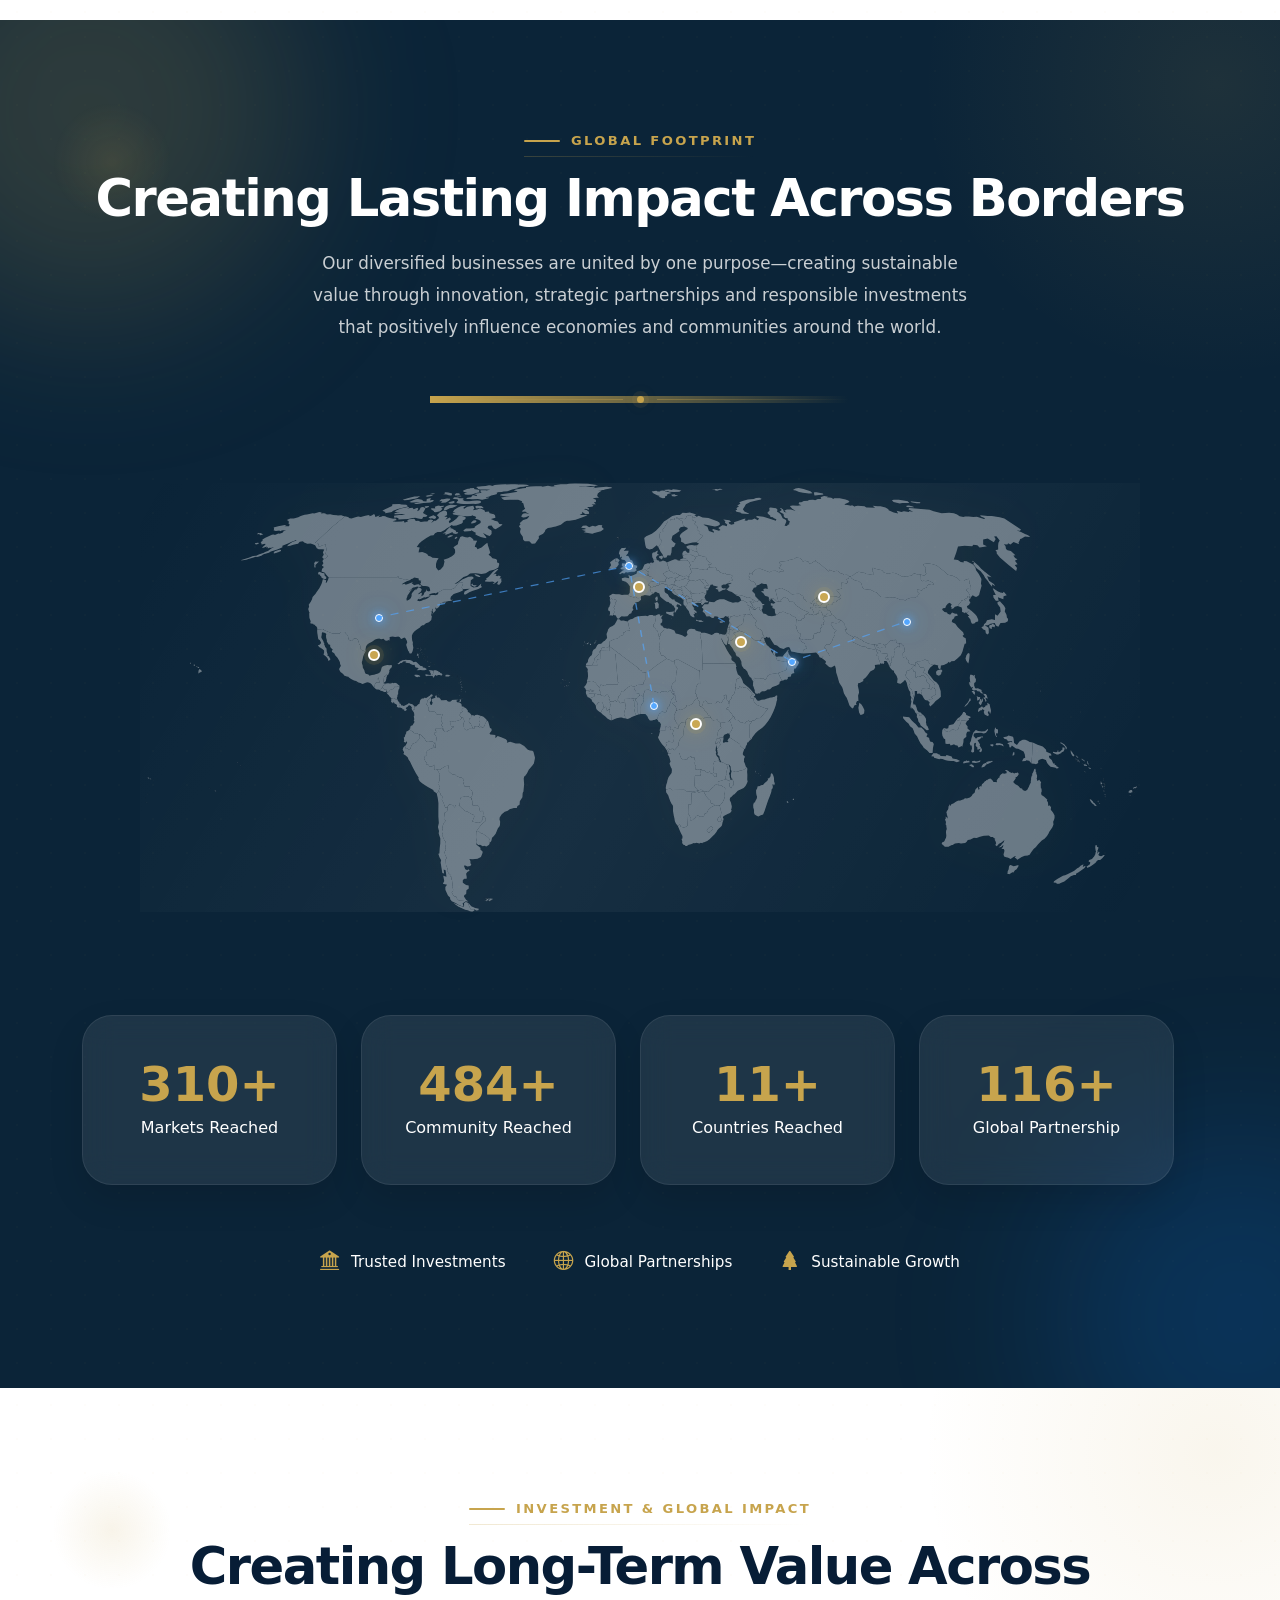
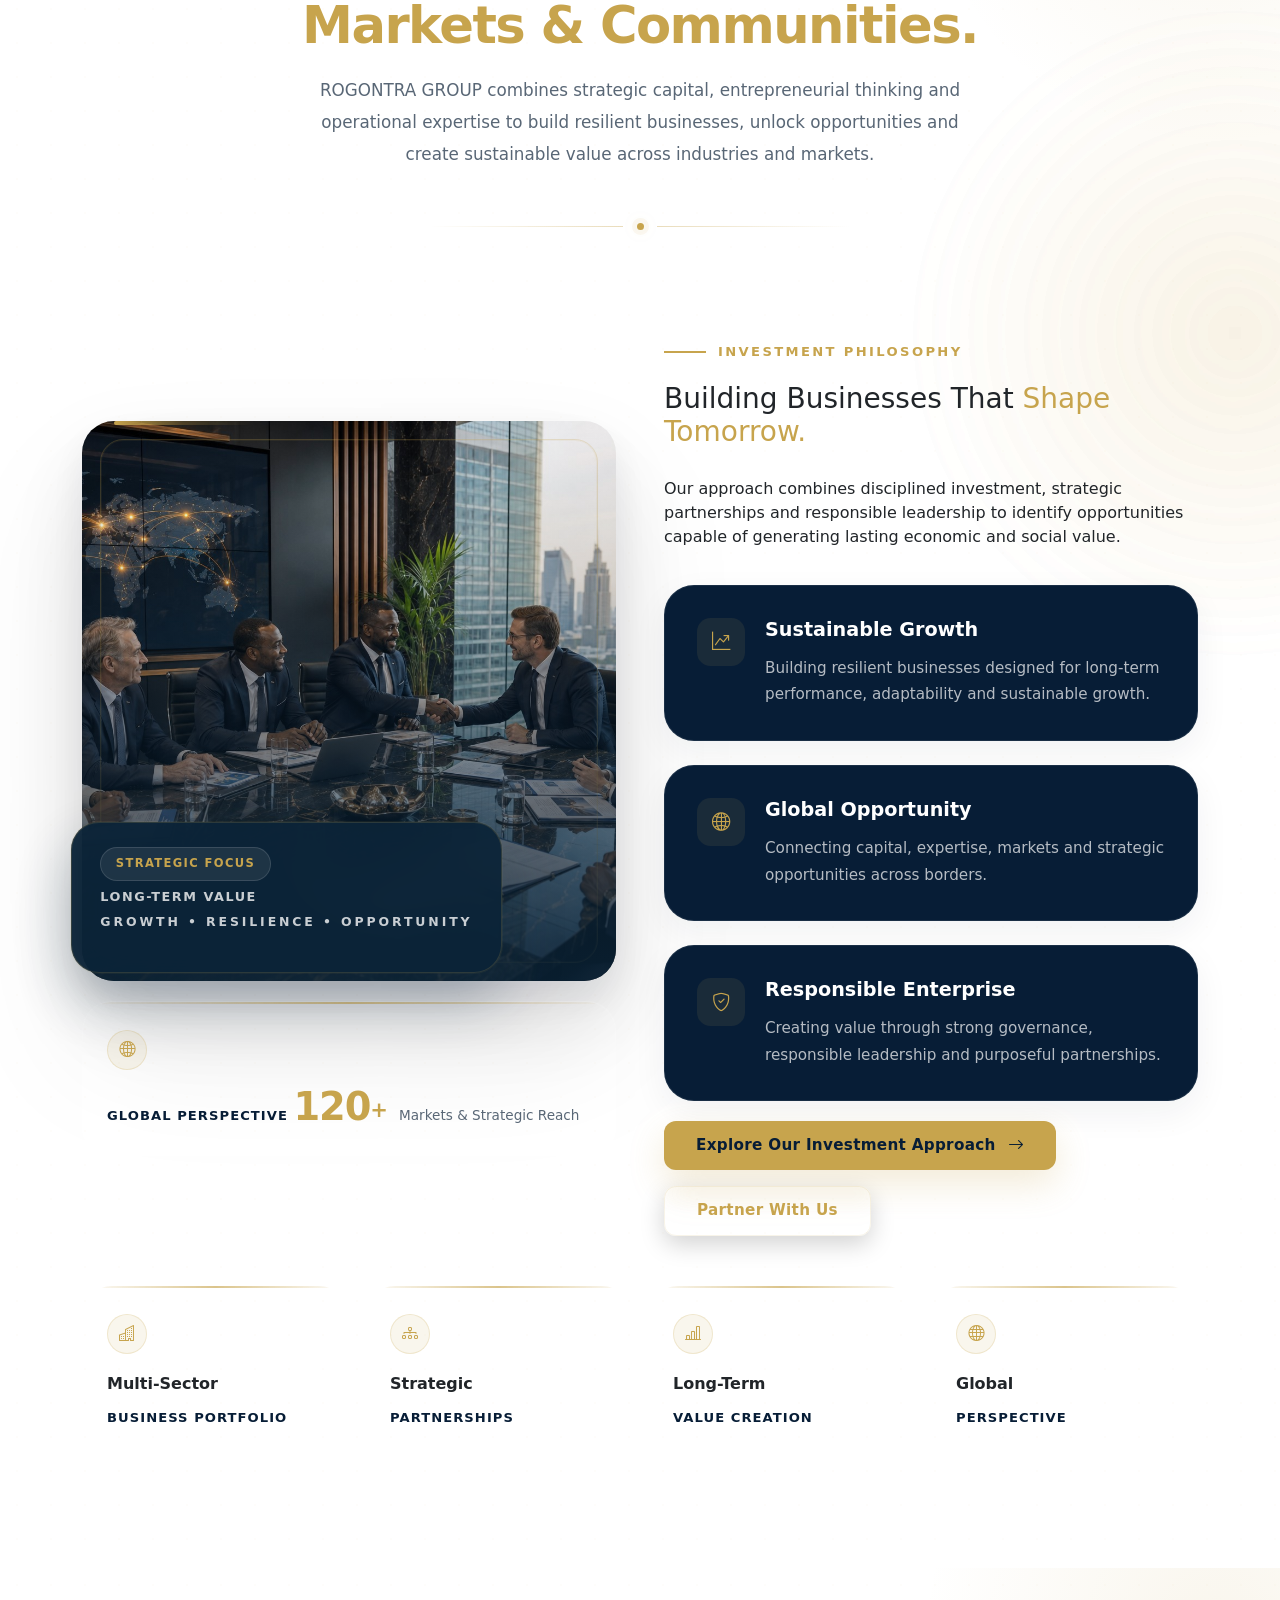
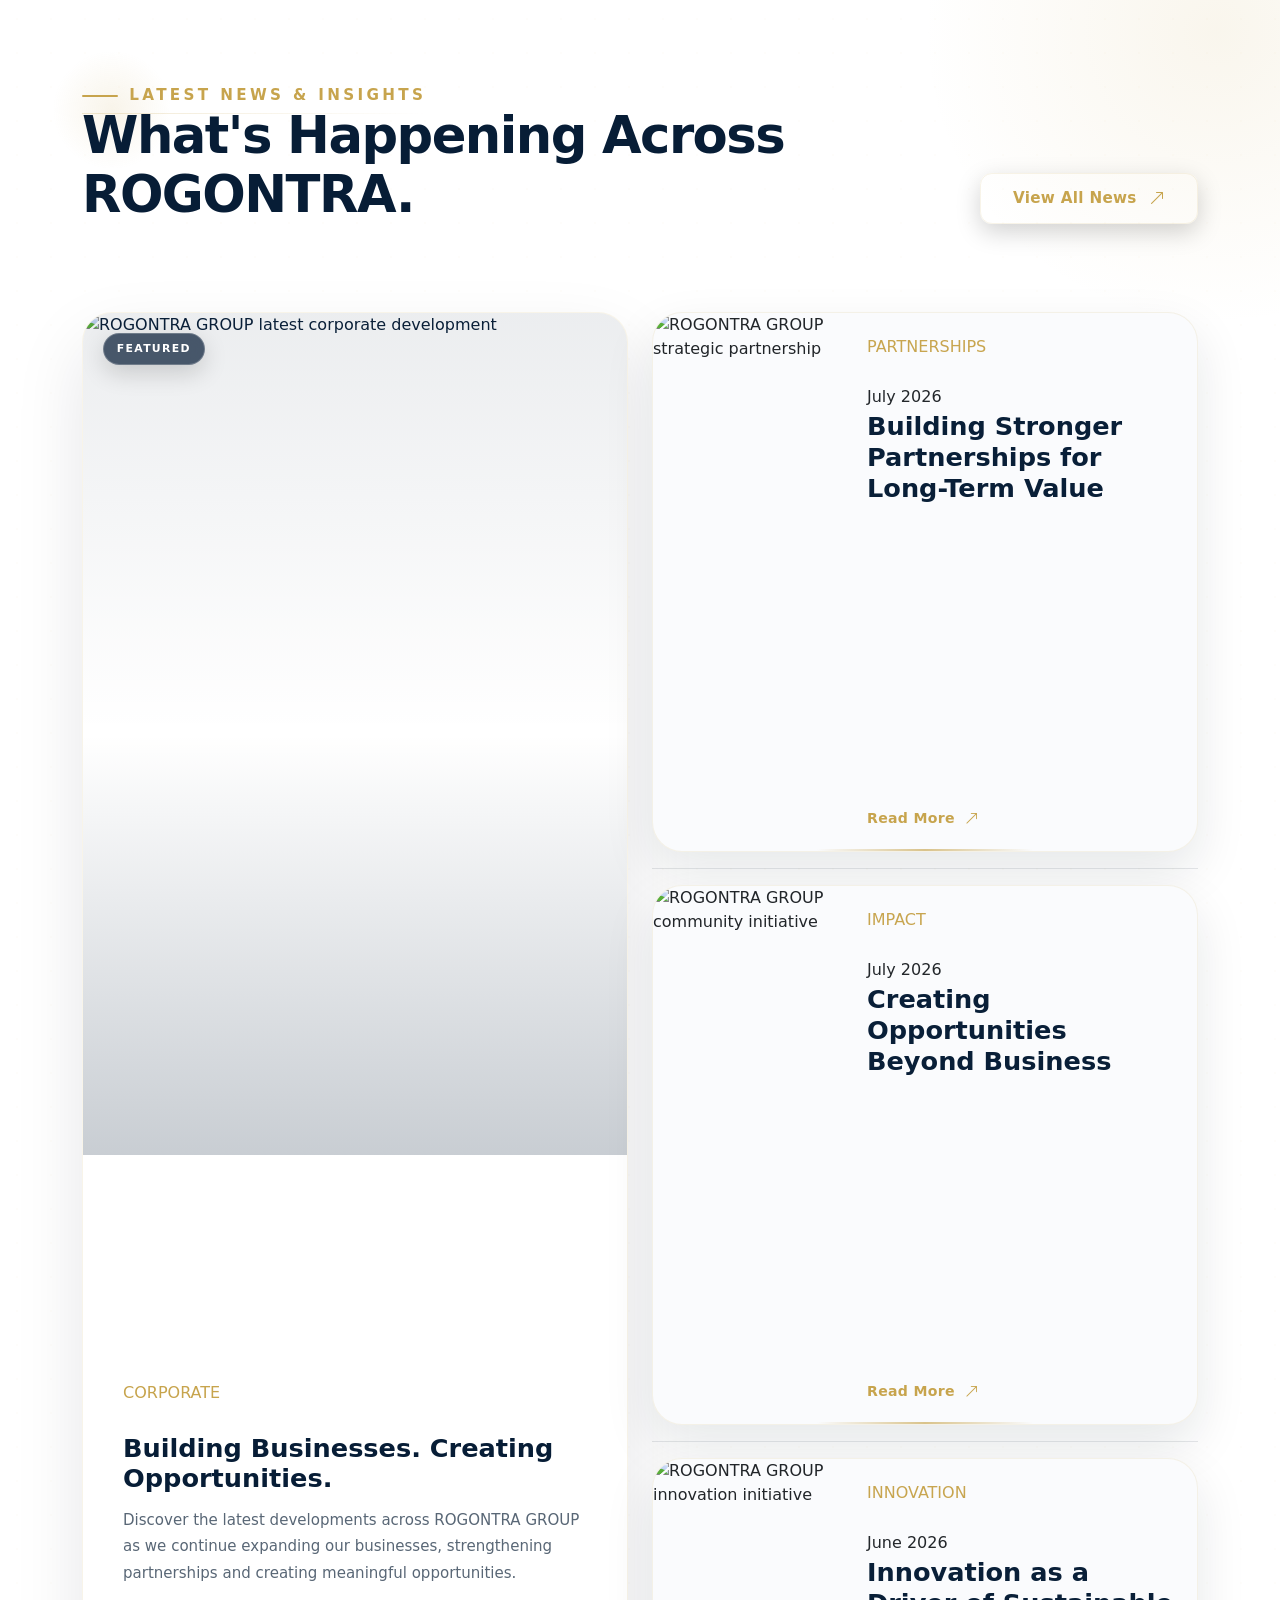
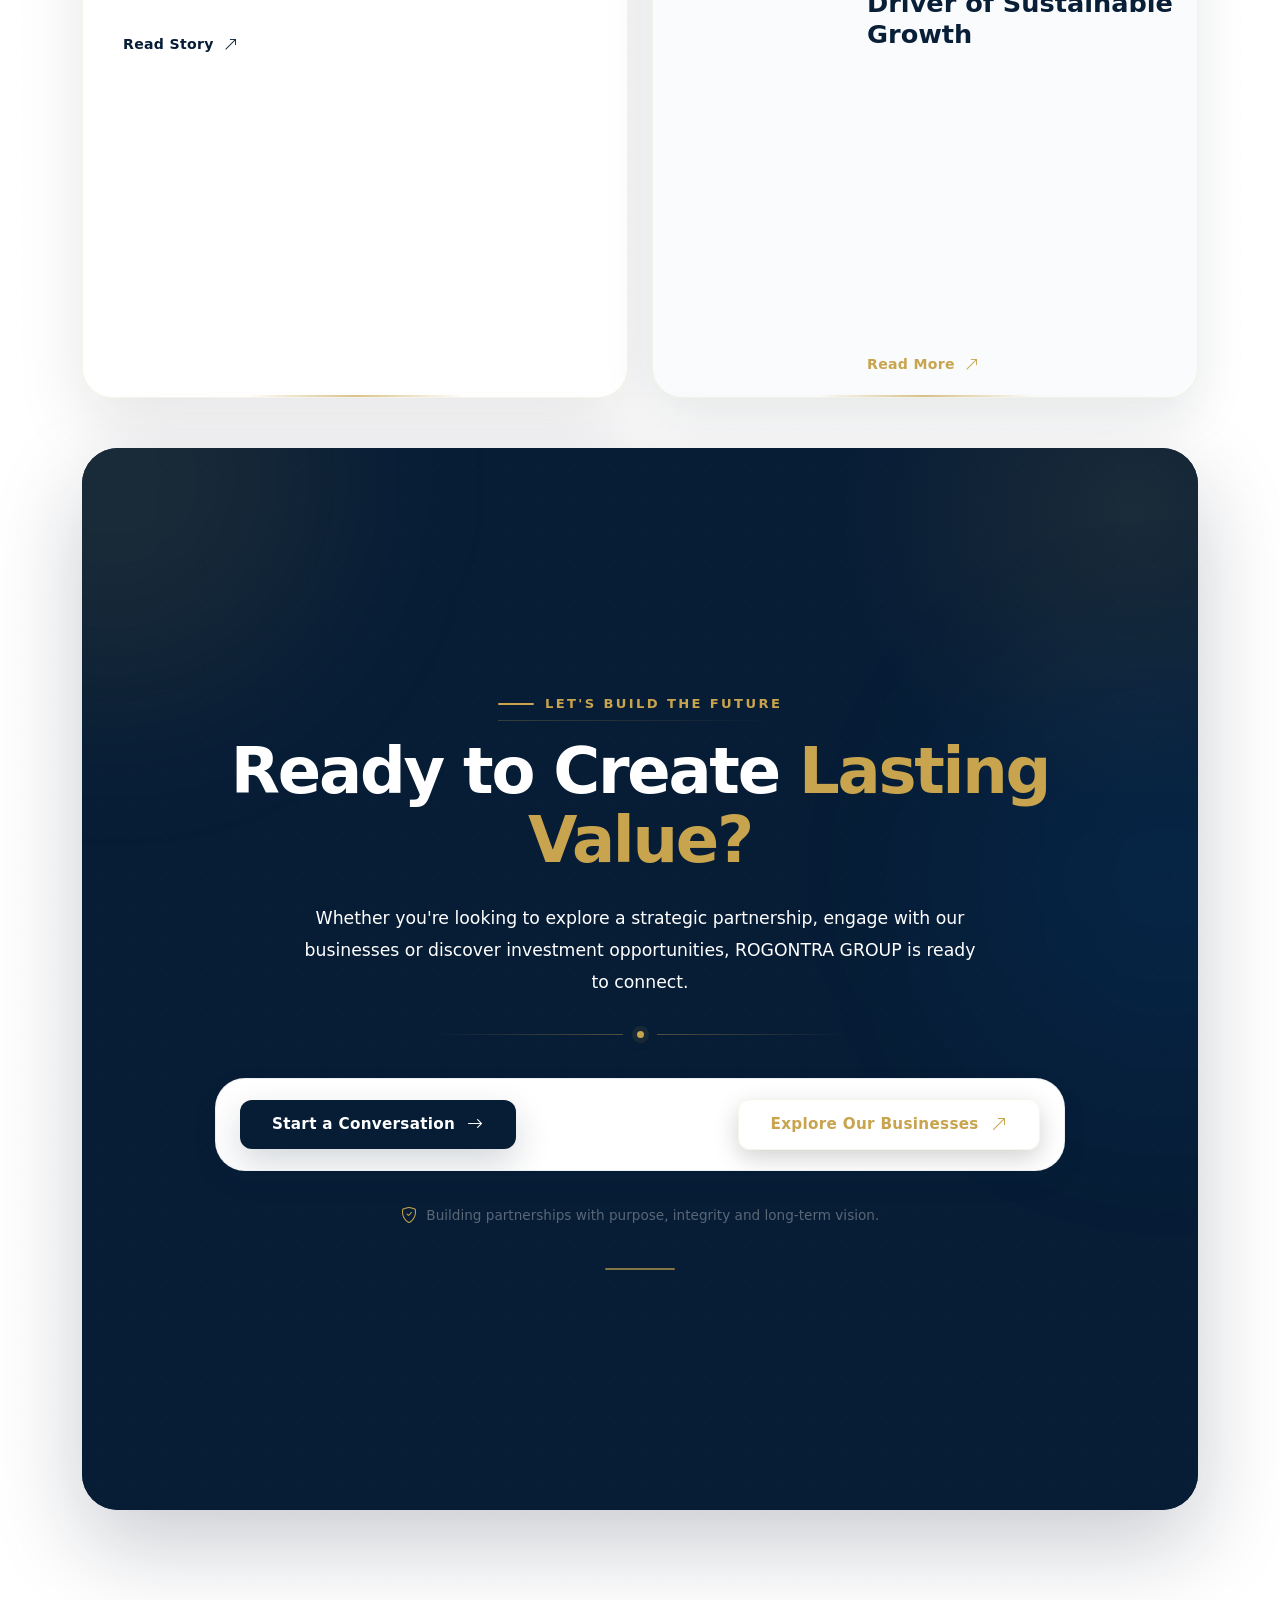
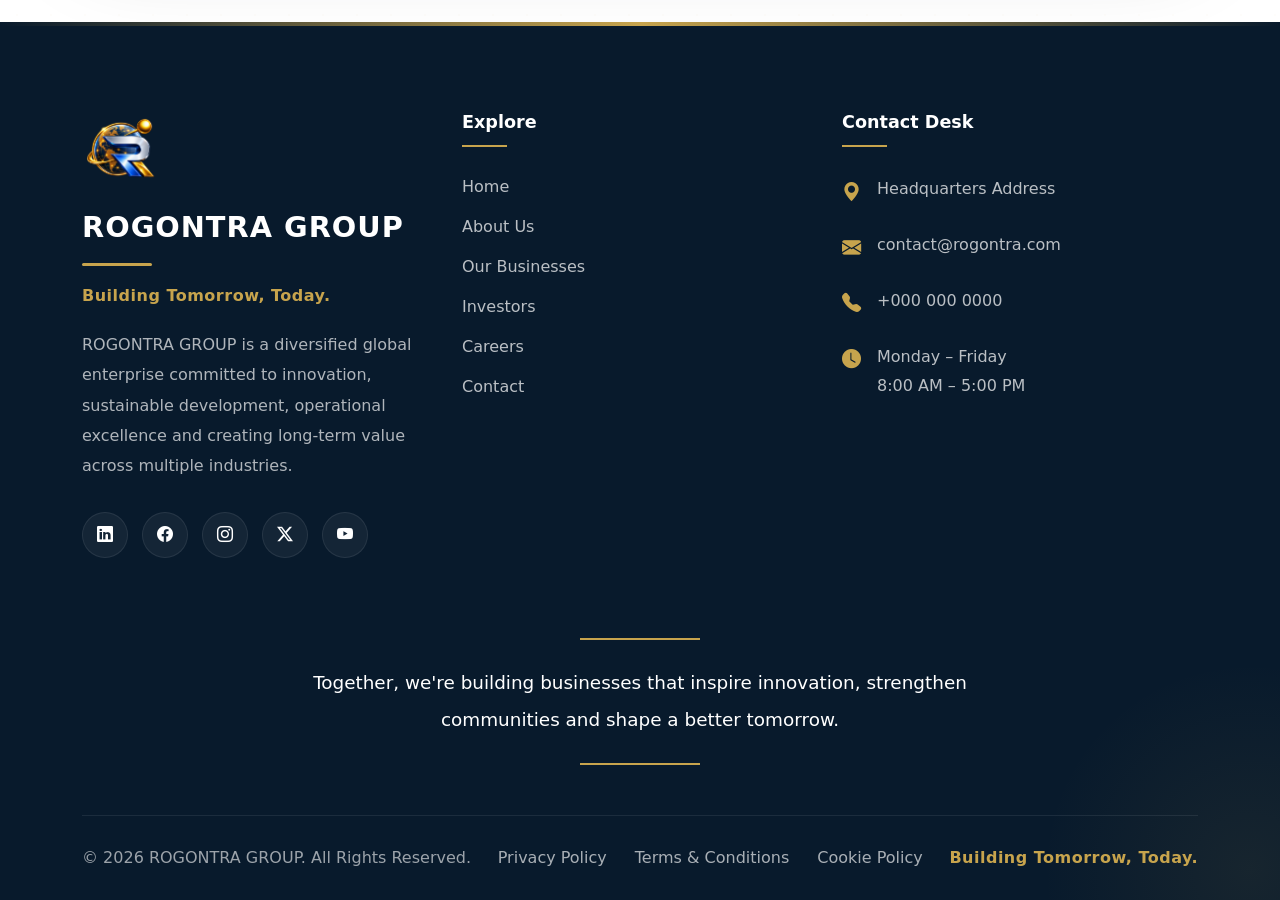
==== commit 345407b8: "feat (sustainability) : build page structure and apply gold accent styling to page titles across oth" ====
--- a/index.html
+++ b/index.html
@@ -381,7 +381,13 @@
 
               <h1 class="rds-hero-title">
 
-                Building the Future of Global Enterprise.
+                Building the Future of
+
+                <span class="text-gold-accent">
+
+                  Global Enterprise.
+
+                </span>
 
               </h1>
 
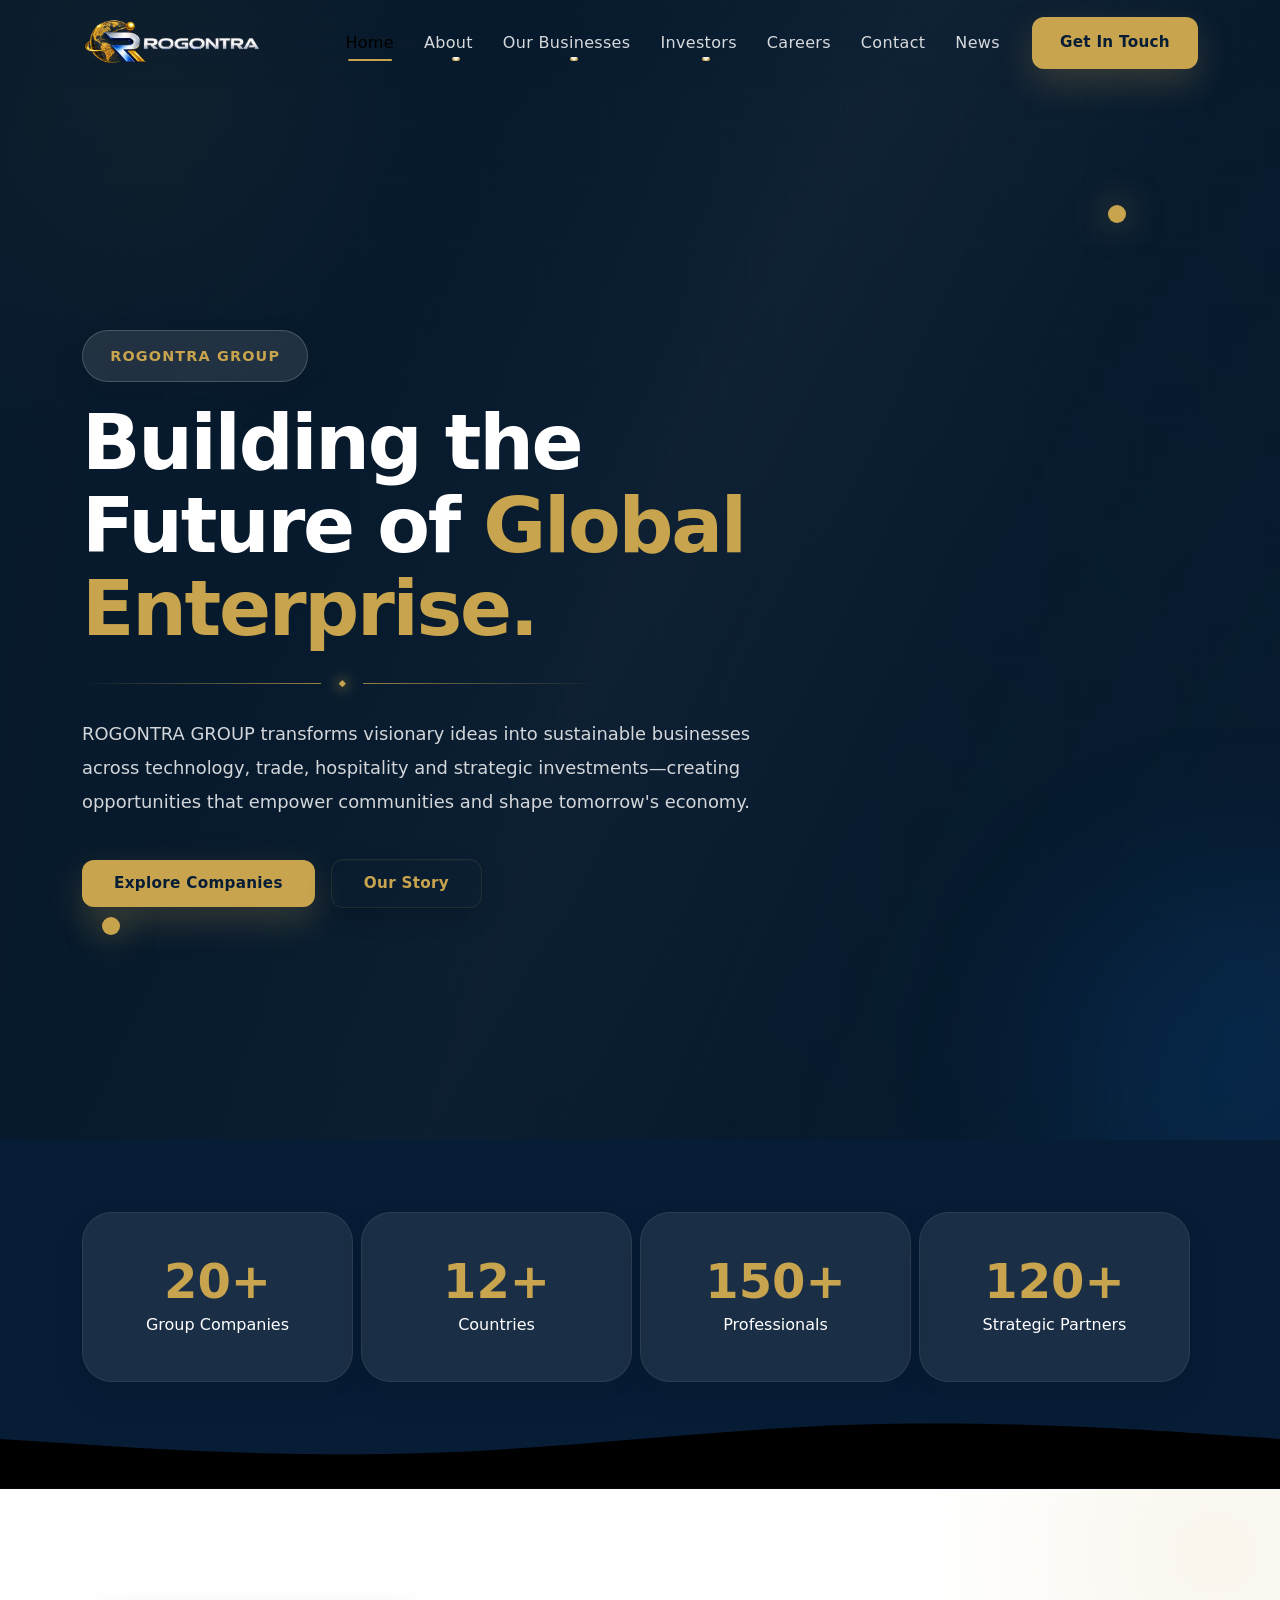
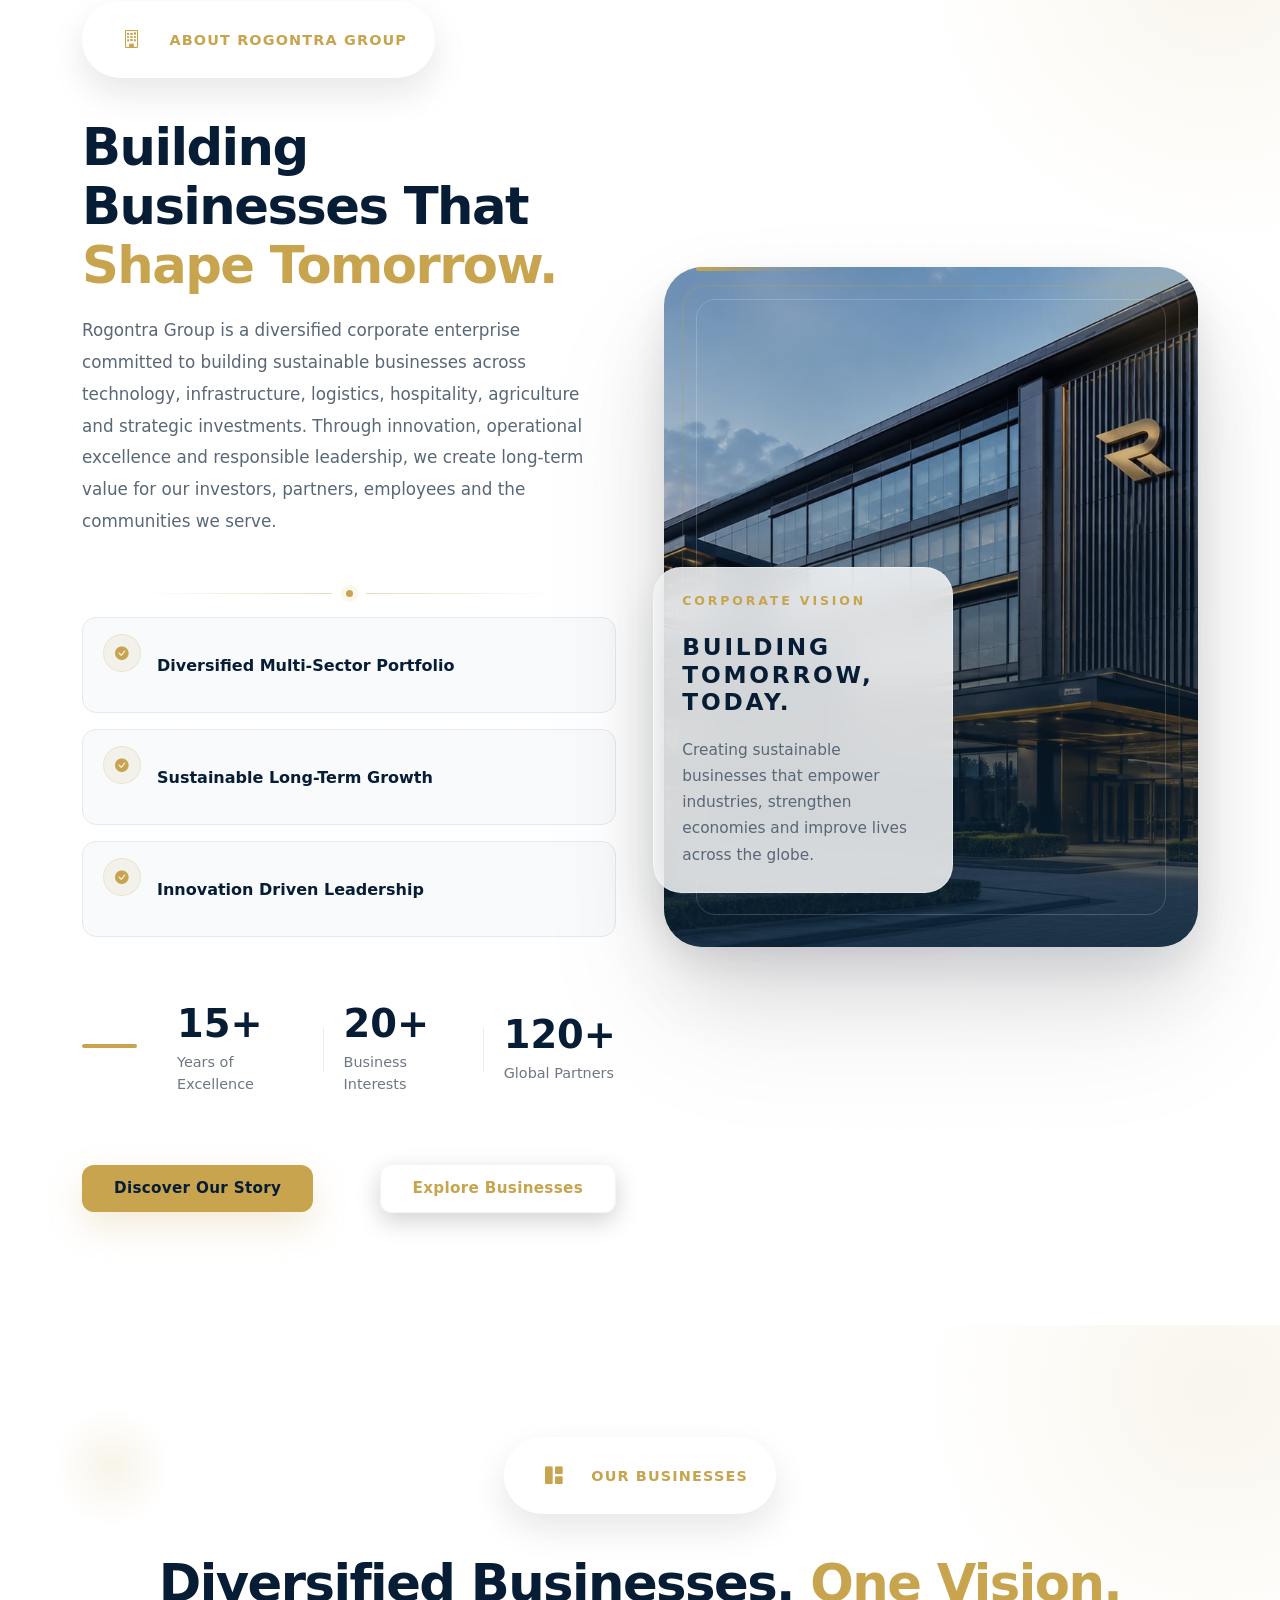
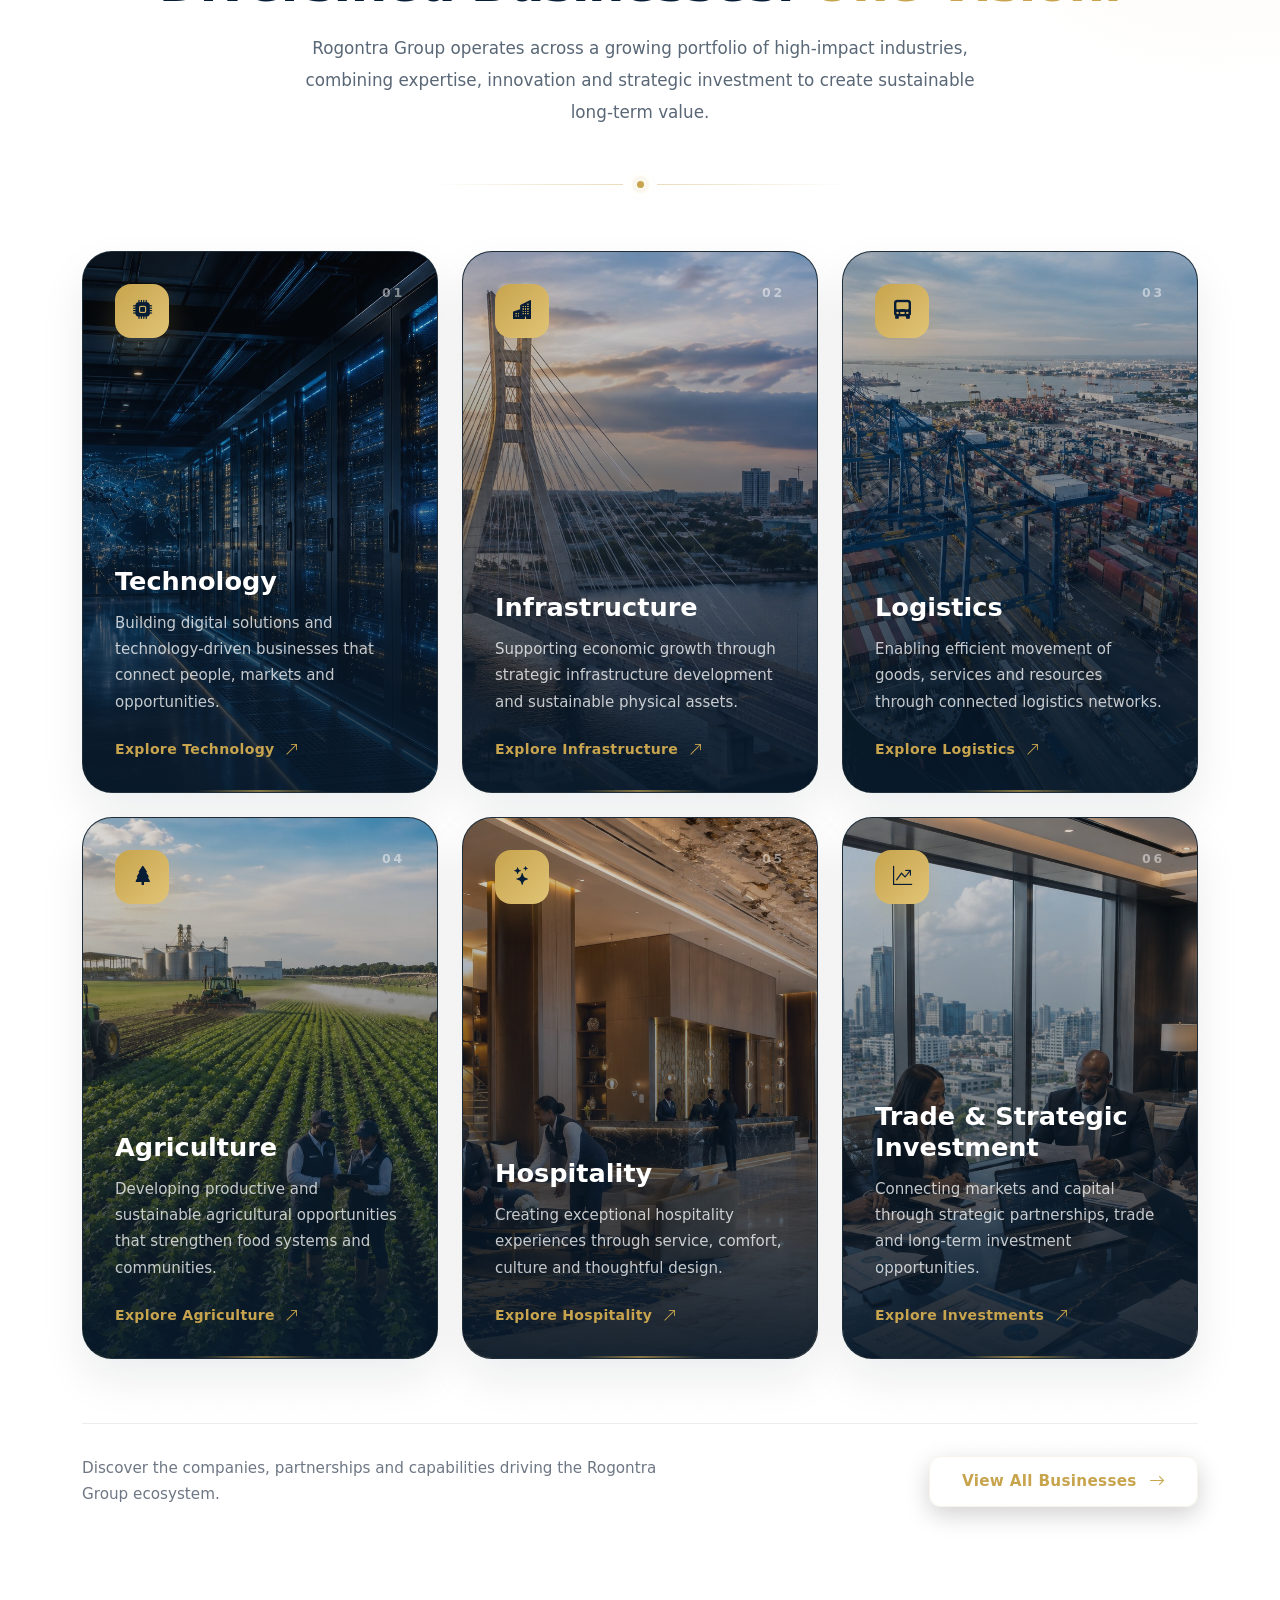
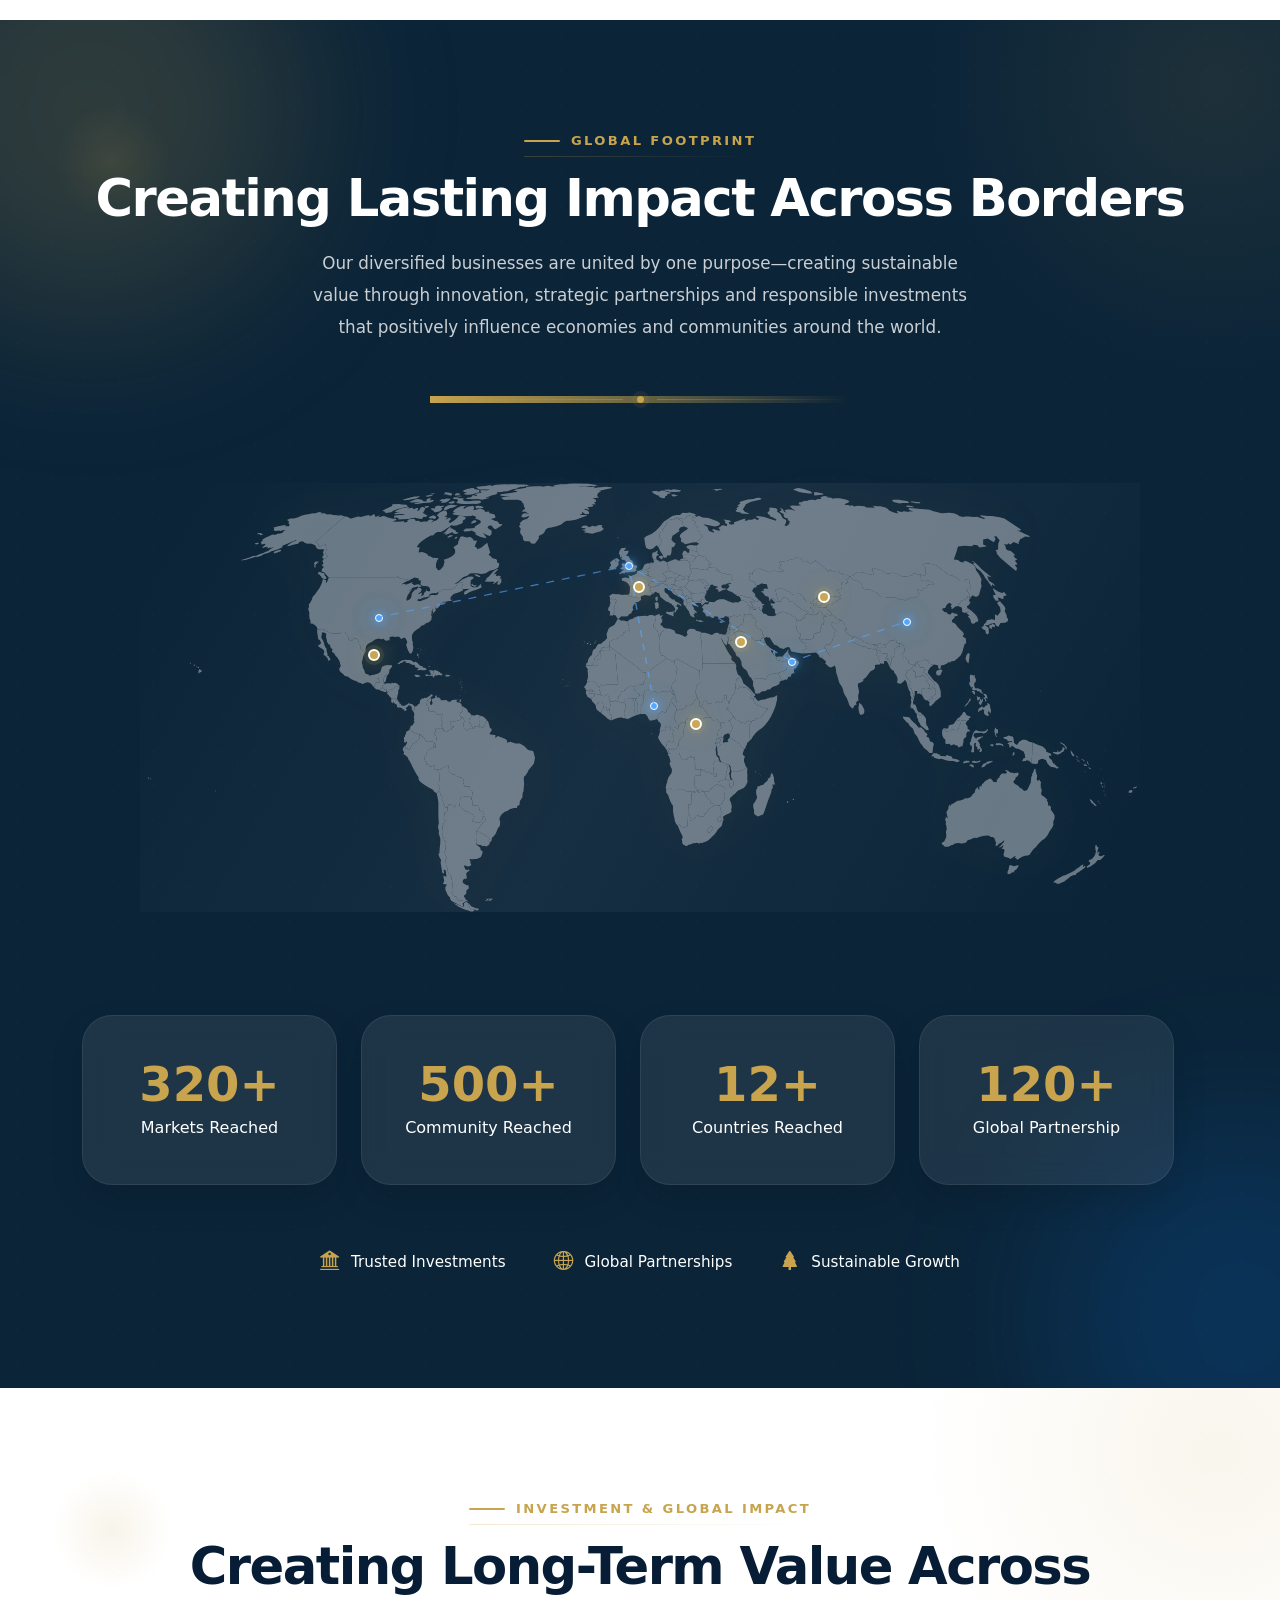
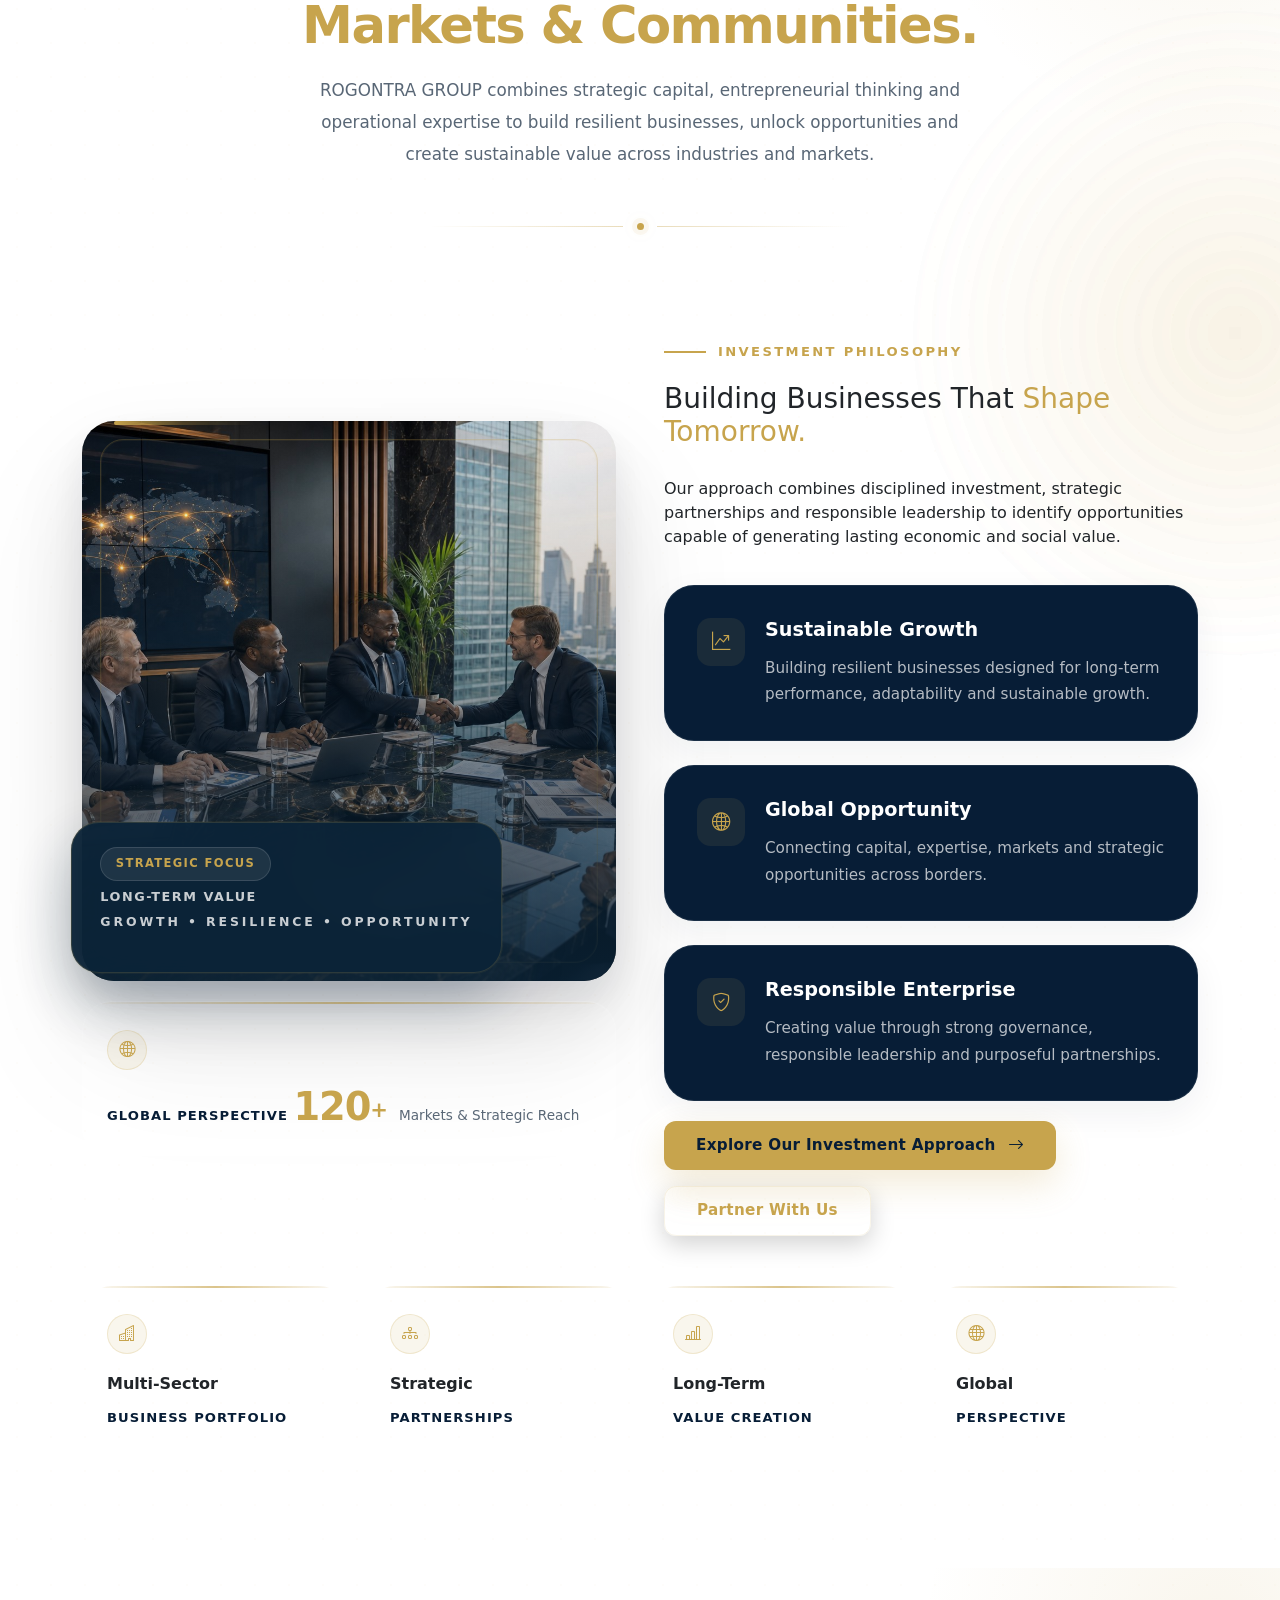
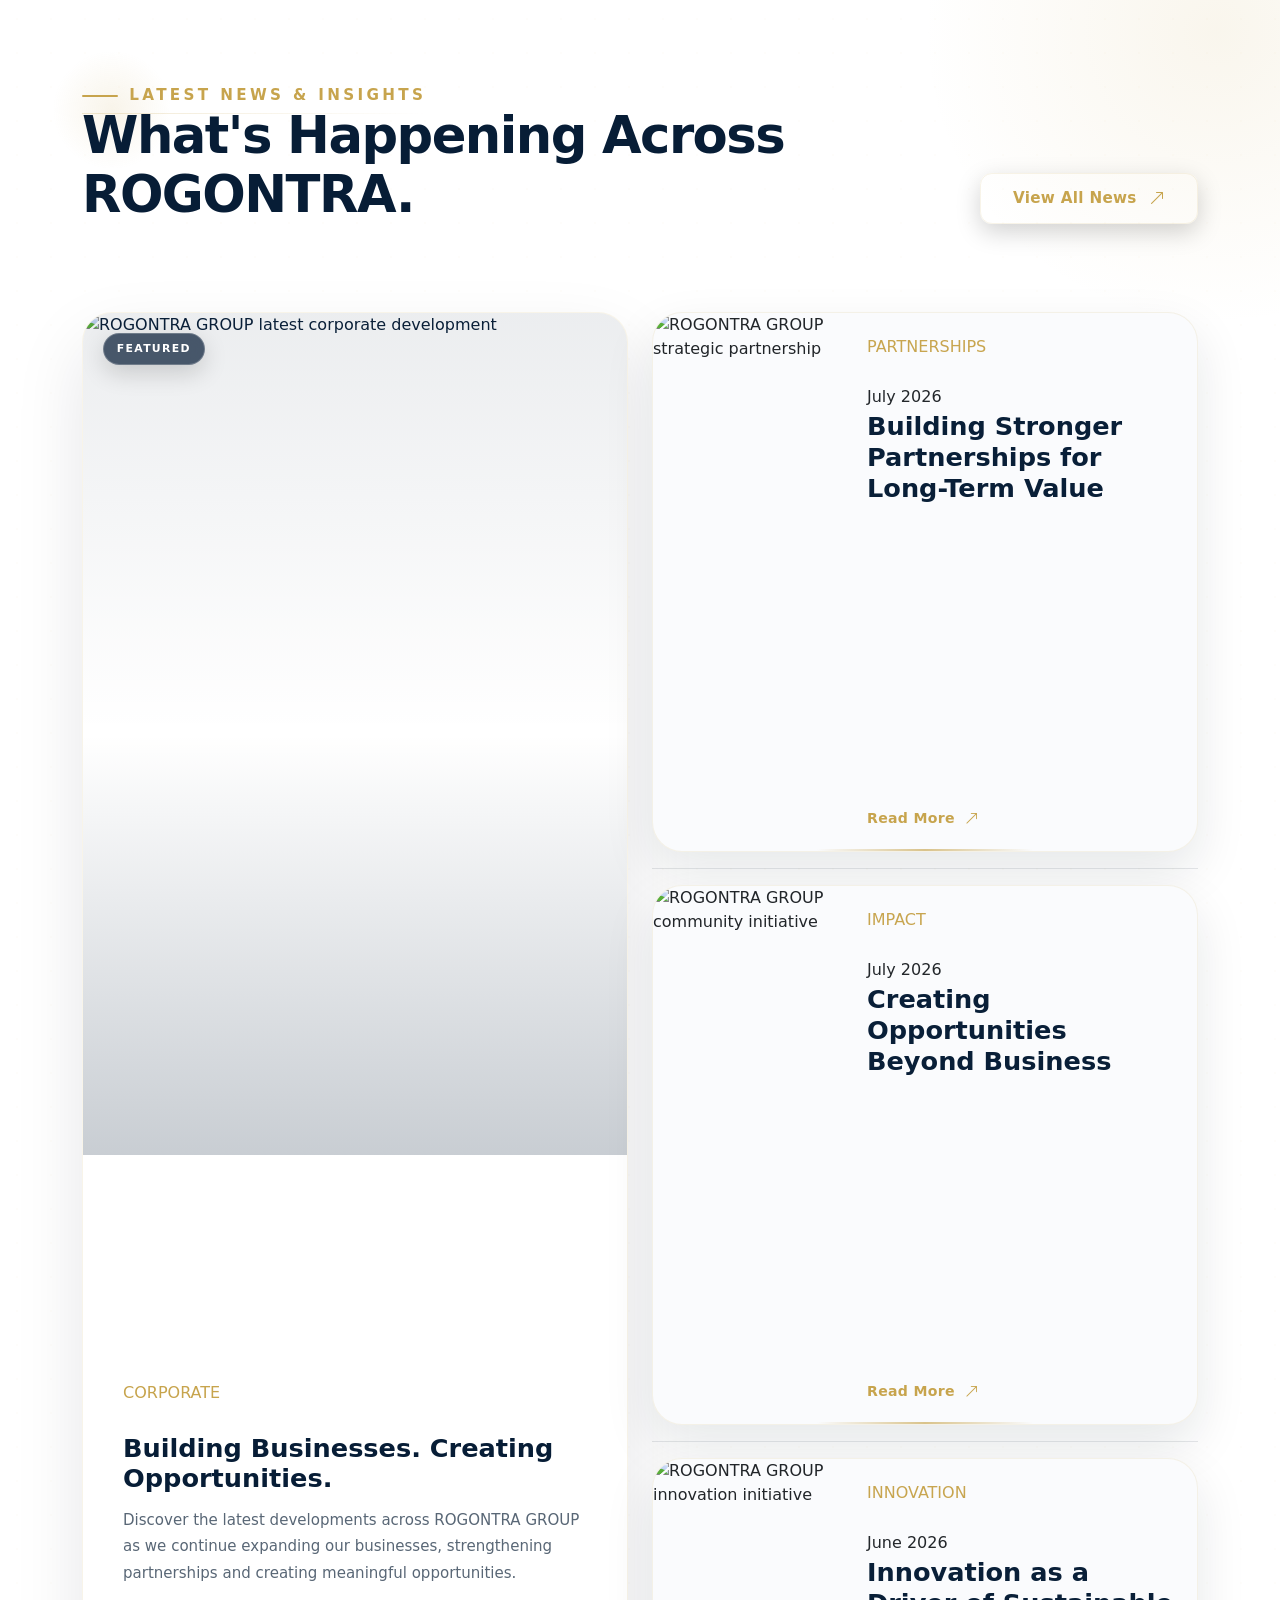
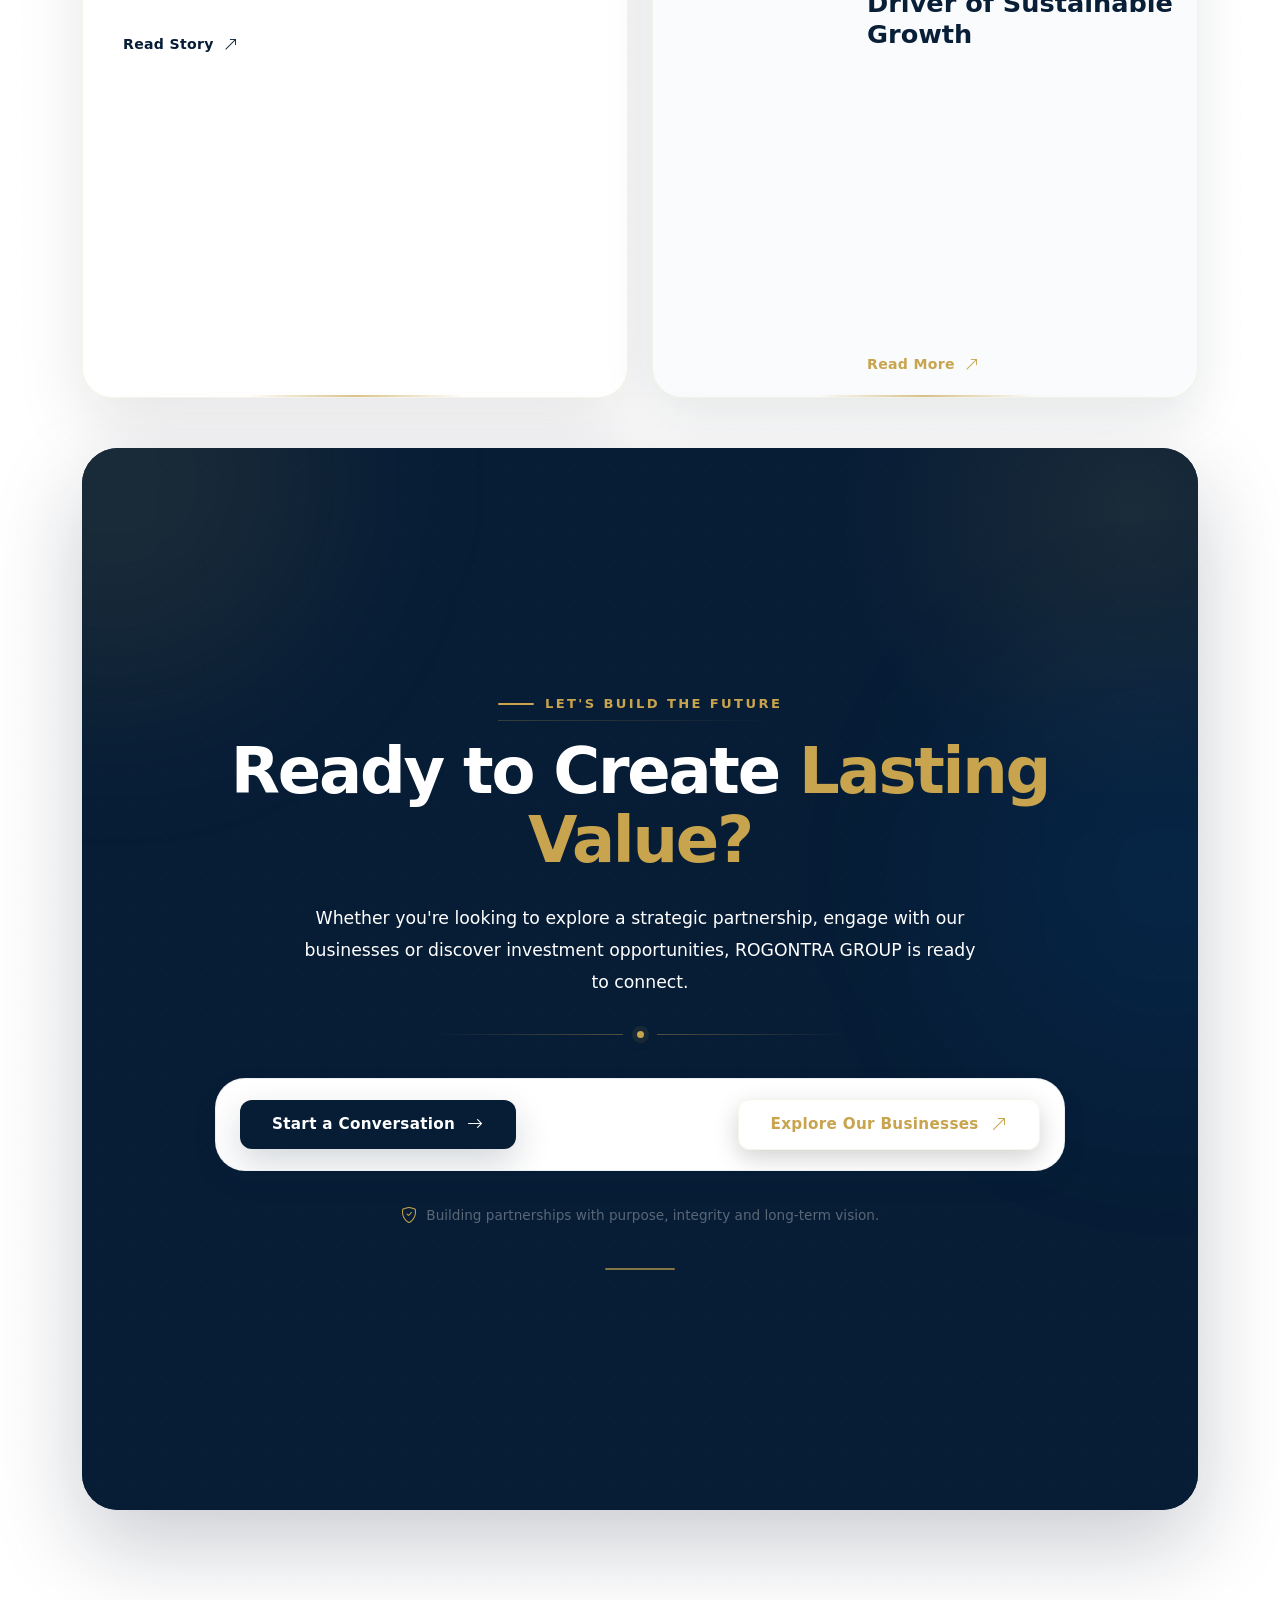
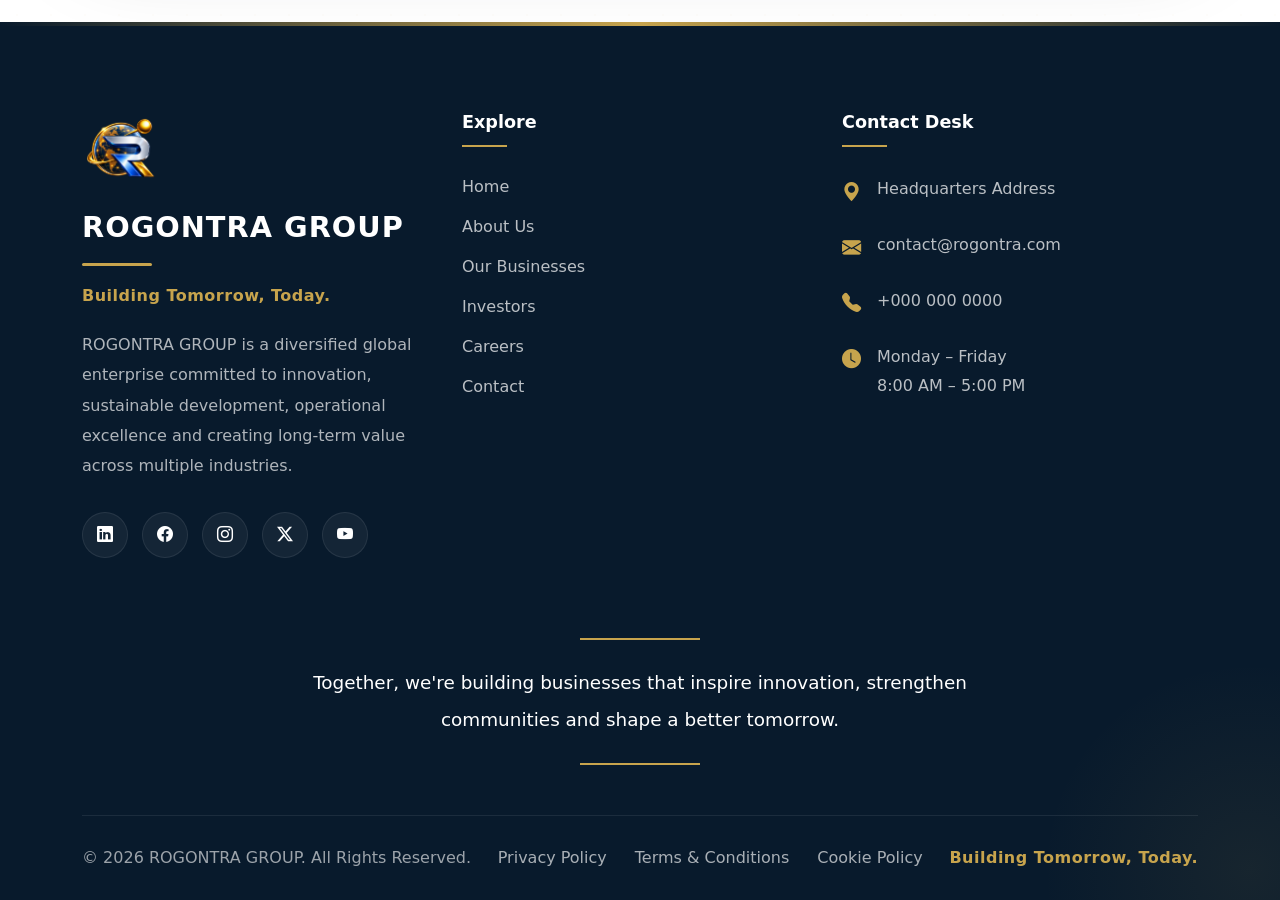
==== commit c8633282: "feat(navigation): add RDS dropdowns and build governance page structure" ====
--- a/index.html
+++ b/index.html
@@ -52,88 +52,446 @@
 
           </li>
 
-          <li class="nav-item">
-
-            <a href="about.html" class="nav-link">
+          <!--  ABOUT DROPDOWN  -->
+          <li class="nav-item dropdown rds-nav-dropdown">
+
+            <a class="nav-link dropdown-toggle" href="about.html" id="aboutDropdown" role="button"
+              data-bs-toggle="dropdown" aria-expanded="false">
 
               About
 
             </a>
 
+
+            <div class="dropdown-menu rds-dropdown-menu" aria-labelledby="aboutDropdown">
+
+              <div class="rds-dropdown-inner">
+
+                <!-- DROPDOWN HEADER -->
+                <div class="rds-dropdown-header">
+
+                  <span class="rds-dropdown-eyebrow">
+                    ABOUT ROGONTRA
+                  </span>
+
+                  <p class="rds-dropdown-description">
+                    Discover our story, leadership and commitment
+                    to responsible growth.
+                  </p>
+
+                </div>
+
+
+                <!-- DROPDOWN LINKS -->
+                <div class="rds-dropdown-list">
+
+
+                  <a href="about.html" class="rds-dropdown-item">
+
+                    <span class="rds-dropdown-icon">
+                      <i class="bi bi-building"></i>
+                    </span>
+
+                    <span class="rds-dropdown-content">
+
+                      <strong>
+                        About Us
+                      </strong>
+
+                      <small>
+                        Our story, vision and values
+                      </small>
+
+                    </span>
+
+                    <i class="bi bi-arrow-up-right rds-dropdown-arrow"></i>
+
+                  </a>
+
+
+                  <a href="sustainability.html" class="rds-dropdown-item">
+
+                    <span class="rds-dropdown-icon">
+                      <i class="bi bi-globe2"></i>
+                    </span>
+
+                    <span class="rds-dropdown-content">
+
+                      <strong>
+                        Sustainability & ESG
+                      </strong>
+
+                      <small>
+                        Our approach to responsible growth
+                      </small>
+
+                    </span>
+
+                    <i class="bi bi-arrow-up-right rds-dropdown-arrow"></i>
+
+                  </a>
+
+
+                  <a href="governance.html" class="rds-dropdown-item">
+
+                    <span class="rds-dropdown-icon">
+                      <i class="bi bi-shield-check"></i>
+                    </span>
+
+                    <span class="rds-dropdown-content">
+
+                      <strong>
+                        Corporate Governance
+                      </strong>
+
+                      <small>
+                        Integrity, accountability and oversight
+                      </small>
+
+                    </span>
+
+                    <i class="bi bi-arrow-up-right rds-dropdown-arrow"></i>
+
+                  </a>
+
+
+                  <a href="#" class="rds-dropdown-item">
+
+                    <span class="rds-dropdown-icon">
+                      <i class="bi bi-people"></i>
+                    </span>
+
+                    <span class="rds-dropdown-content">
+
+                      <strong>
+                        Leadership
+                      </strong>
+
+                      <small>
+                        Our leadership and direction
+                      </small>
+
+                    </span>
+
+                    <i class="bi bi-arrow-up-right rds-dropdown-arrow"></i>
+
+                  </a>
+
+                </div>
+
+              </div>
+
+            </div>
+
           </li>
 
-          <!-- Businesses -->
-          <li class="nav-item dropdown">
-
-            <a href="business.html" class="nav-link dropdown-toggle" role="button" aria-expanded="false">
+          <!--  OUR BUSINESSES — TWO COLUMN DROPDOWN  -->
+          <li class="nav-item dropdown rds-nav-dropdown">
+
+            <a href="business.html" class="nav-link dropdown-toggle" id="businessesDropdown" role="button"
+              data-bs-toggle="dropdown" aria-expanded="false">
 
               Our Businesses
 
             </a>
 
-            <ul class="dropdown-menu">
-
-              <li>
-                <a class="dropdown-item" href="business.html#technology">
-                  Technology
-                </a>
-              </li>
-
-              <li>
-                <a class="dropdown-item" href="business.html#infrastructure">
-                  Infrastructure
-                </a>
-              </li>
-
-              <li>
-                <a class="dropdown-item" href="business.html#logistics">
-                  Logistics
-                </a>
-              </li>
-
-              <li>
-                <a class="dropdown-item" href="business.html#agriculture">
-                  Agriculture
-                </a>
-              </li>
-
-              <li>
-                <a class="dropdown-item" href="business.html#hospitality">
-                  Hospitality
-                </a>
-              </li>
-
-              <li>
-                <a class="dropdown-item" href="business.html#strategic-investment">
-                  Trade
-                </a>
-              </li>
-
-              <li>
-                <hr class="dropdown-divider">
-              </li>
-
-              <li>
-
-                <a class="dropdown-item fw-semibold" href="business.html">
-
-                  View All Businesses →
-
-                </a>
-
-              </li>
-
-            </ul>
+
+            <div class="dropdown-menu rds-dropdown-menu
+              rds-dropdown-menu-businesses" aria-labelledby="businessesDropdown">
+
+              <div class="rds-dropdown-inner">
+
+
+                <!-- HEADER -->
+
+                <div class="rds-dropdown-header">
+
+                  <span class="rds-dropdown-eyebrow">
+                    OUR BUSINESSES
+                  </span>
+
+                  <p class="rds-dropdown-description">
+                    Explore the sectors through which ROGONTRA GROUP
+                    creates value and opportunity.
+                  </p>
+
+                </div>
+
+
+                <!-- TWO COLUMN BUSINESS GRID -->
+
+                <div class="rds-business-dropdown-grid">
+
+
+                  <!-- TECHNOLOGY -->
+
+                  <a href="business.html#technology" class="rds-dropdown-item">
+
+                    <span class="rds-dropdown-icon">
+                      <i class="bi bi-cpu"></i>
+                    </span>
+
+                    <span class="rds-dropdown-content">
+
+                      <strong>
+                        Technology
+                      </strong>
+
+                      <small>
+                        Digital solutions and innovation
+                      </small>
+
+                    </span>
+
+                    <i class="bi bi-arrow-up-right rds-dropdown-arrow"></i>
+
+                  </a>
+
+
+                  <!-- INFRASTRUCTURE -->
+
+                  <a href="business.html#infrastructure" class="rds-dropdown-item">
+
+                    <span class="rds-dropdown-icon">
+                      <i class="bi bi-buildings"></i>
+                    </span>
+
+                    <span class="rds-dropdown-content">
+
+                      <strong>
+                        Infrastructure
+                      </strong>
+
+                      <small>
+                        Building foundations for growth
+                      </small>
+
+                    </span>
+
+                    <i class="bi bi-arrow-up-right rds-dropdown-arrow"></i>
+
+                  </a>
+
+
+                  <!-- LOGISTICS -->
+
+                  <a href="business.html#logistics" class="rds-dropdown-item">
+
+                    <span class="rds-dropdown-icon">
+                      <i class="bi bi-truck"></i>
+                    </span>
+
+                    <span class="rds-dropdown-content">
+
+                      <strong>
+                        Logistics
+                      </strong>
+
+                      <small>
+                        Connecting people, goods and markets
+                      </small>
+
+                    </span>
+
+                    <i class="bi bi-arrow-up-right rds-dropdown-arrow"></i>
+
+                  </a>
+
+
+                  <!-- AGRICULTURE -->
+
+                  <a href="business.html#agriculture" class="rds-dropdown-item">
+
+                    <span class="rds-dropdown-icon">
+                      <i class="bi bi-tree"></i>
+                    </span>
+
+                    <span class="rds-dropdown-content">
+
+                      <strong>
+                        Agriculture
+                      </strong>
+
+                      <small>
+                        Supporting sustainable production
+                      </small>
+
+                    </span>
+
+                    <i class="bi bi-arrow-up-right rds-dropdown-arrow"></i>
+
+                  </a>
+
+
+                  <!-- HOSPITALITY -->
+
+                  <a href="business.html#hospitality" class="rds-dropdown-item">
+
+                    <span class="rds-dropdown-icon">
+                      <i class="bi bi-house-heart"></i>
+                    </span>
+
+                    <span class="rds-dropdown-content">
+
+                      <strong>
+                        Hospitality
+                      </strong>
+
+                      <small>
+                        Experiences, services and destinations
+                      </small>
+
+                    </span>
+
+                    <i class="bi bi-arrow-up-right rds-dropdown-arrow"></i>
+
+                  </a>
+
+
+                  <!-- TRADE -->
+
+                  <a href="business.html#strategic-investment" class="rds-dropdown-item">
+
+                    <span class="rds-dropdown-icon">
+                      <i class="bi bi-globe2"></i>
+                    </span>
+
+                    <span class="rds-dropdown-content">
+
+                      <strong>
+                        Trade
+                      </strong>
+
+                      <small>
+                        Creating connections across markets
+                      </small>
+
+                    </span>
+
+                    <i class="bi bi-arrow-up-right rds-dropdown-arrow"></i>
+
+                  </a>
+
+                </div>
+
+
+                <!-- VIEW ALL -->
+
+                <div class="rds-dropdown-footer">
+
+                  <a href="business.html" class="rds-dropdown-view-all">
+
+                    <span>
+                      View All Businesses
+                    </span>
+
+                    <i class="bi bi-arrow-right"></i>
+
+                  </a>
+
+                </div>
+
+              </div>
+
+            </div>
 
           </li>
 
-          <li class="nav-item">
-
-            <a href="investors.html" class="nav-link">
+          <!--  INVESTORS DROPDOWN  -->
+          <li class="nav-item dropdown rds-nav-dropdown">
+
+            <a class="nav-link dropdown-toggle" href="investors.html" id="investorsDropdown" role="button"
+              data-bs-toggle="dropdown" aria-expanded="false">
 
               Investors
 
             </a>
+
+
+            <div class="dropdown-menu rds-dropdown-menu" aria-labelledby="investorsDropdown">
+
+              <div class="rds-dropdown-inner">
+
+
+                <!-- DROPDOWN HEADER -->
+
+                <div class="rds-dropdown-header">
+
+                  <span class="rds-dropdown-eyebrow">
+                    INVESTOR RELATIONS
+                  </span>
+
+                  <p class="rds-dropdown-description">
+                    Explore ROGONTRA GROUP's investment approach,
+                    performance and long-term value creation.
+                  </p>
+
+                </div>
+
+
+                <!-- DROPDOWN LINKS -->
+
+                <div class="rds-dropdown-list">
+
+
+                  <!-- INVESTMENT OVERVIEW -->
+
+                  <a href="investors.html#investment-overview" class="rds-dropdown-item">
+
+                    <span class="rds-dropdown-icon">
+
+                      <i class="bi bi-bar-chart-line"></i>
+
+                    </span>
+
+                    <span class="rds-dropdown-content">
+
+                      <strong>
+                        Investment Overview
+                      </strong>
+
+                      <small>
+                        Our investment approach and opportunities
+                      </small>
+
+                    </span>
+
+                    <i class="bi bi-arrow-up-right rds-dropdown-arrow"></i>
+
+                  </a>
+
+
+                  <!-- PERFORMANCE & VALUE -->
+
+                  <a href="investors.html#performance-value" class="rds-dropdown-item">
+
+                    <span class="rds-dropdown-icon">
+
+                      <i class="bi bi-graph-up-arrow"></i>
+
+                    </span>
+
+                    <span class="rds-dropdown-content">
+
+                      <strong>
+                        Performance & Value
+                      </strong>
+
+                      <small>
+                        Long-term performance and value creation
+                      </small>
+
+                    </span>
+
+                    <i class="bi bi-arrow-up-right rds-dropdown-arrow"></i>
+
+                  </a>
+
+                </div>
+
+              </div>
+
+            </div>
 
           </li>
 
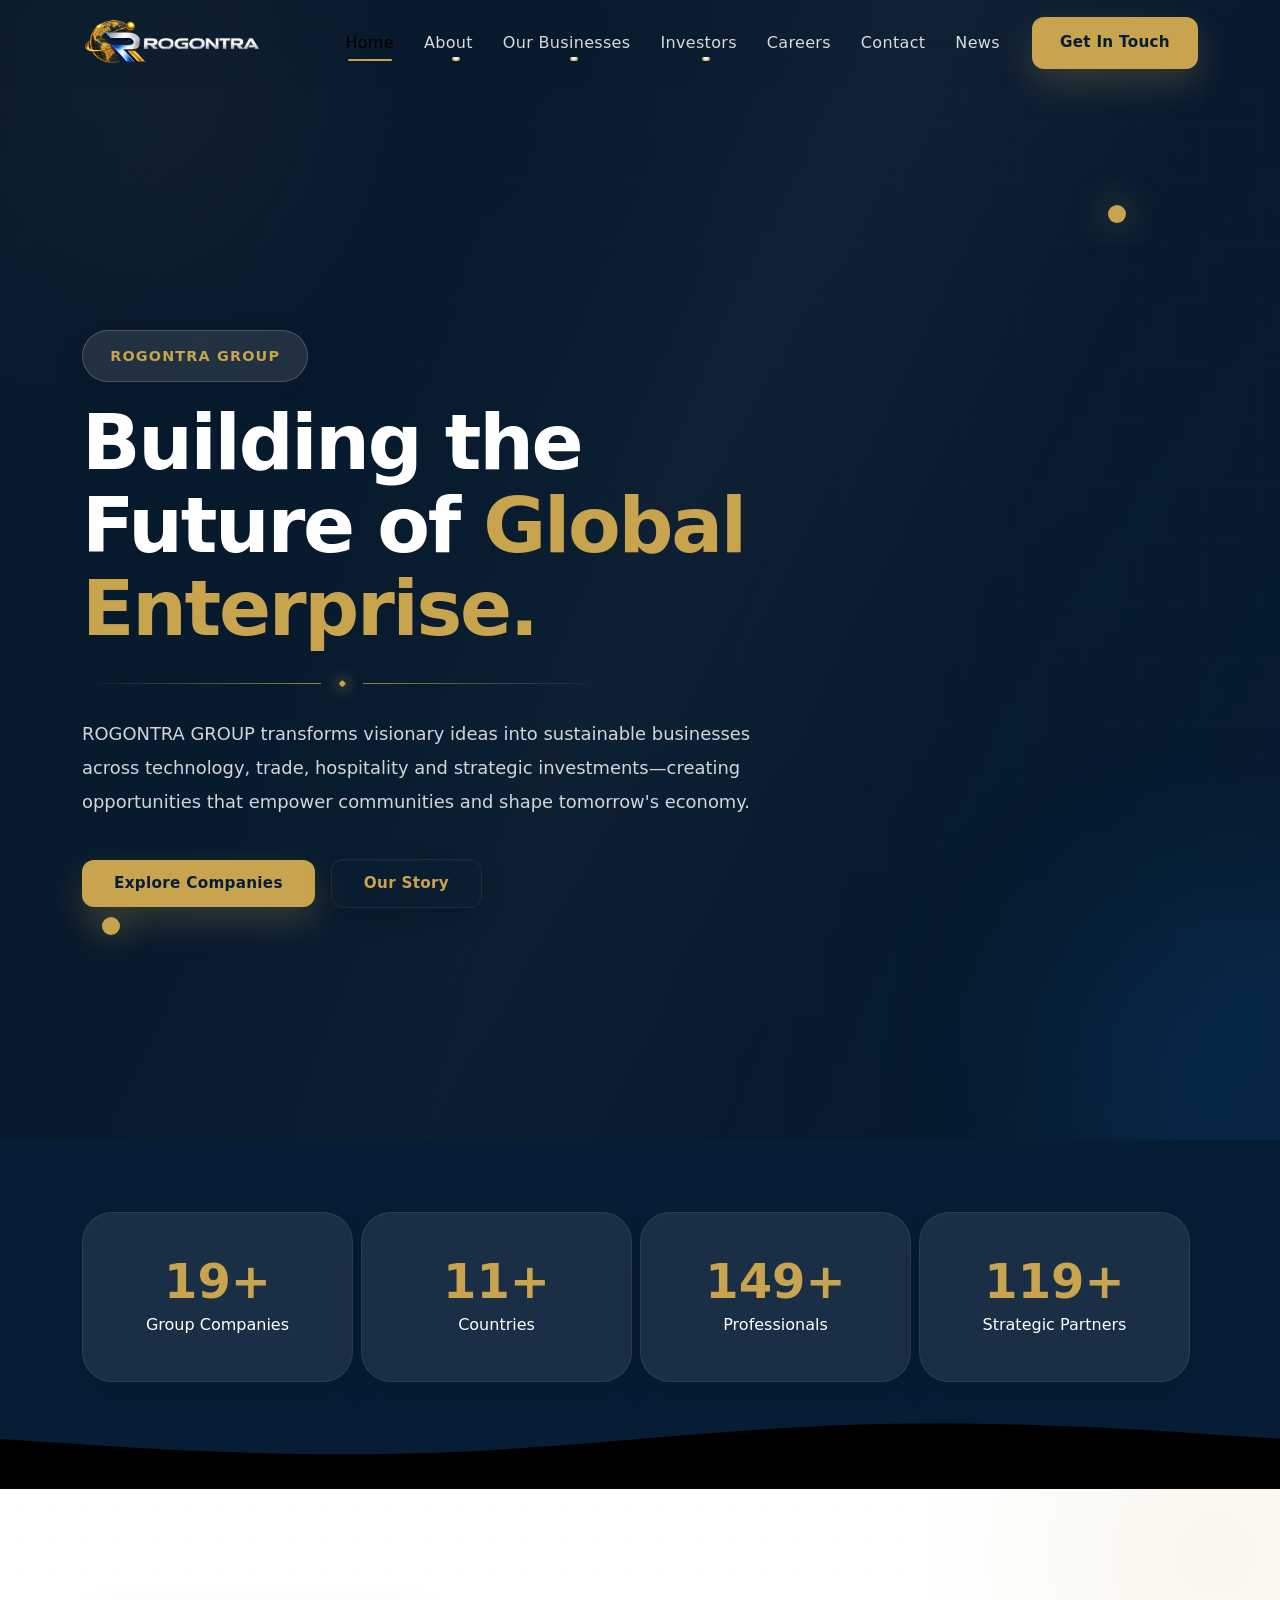
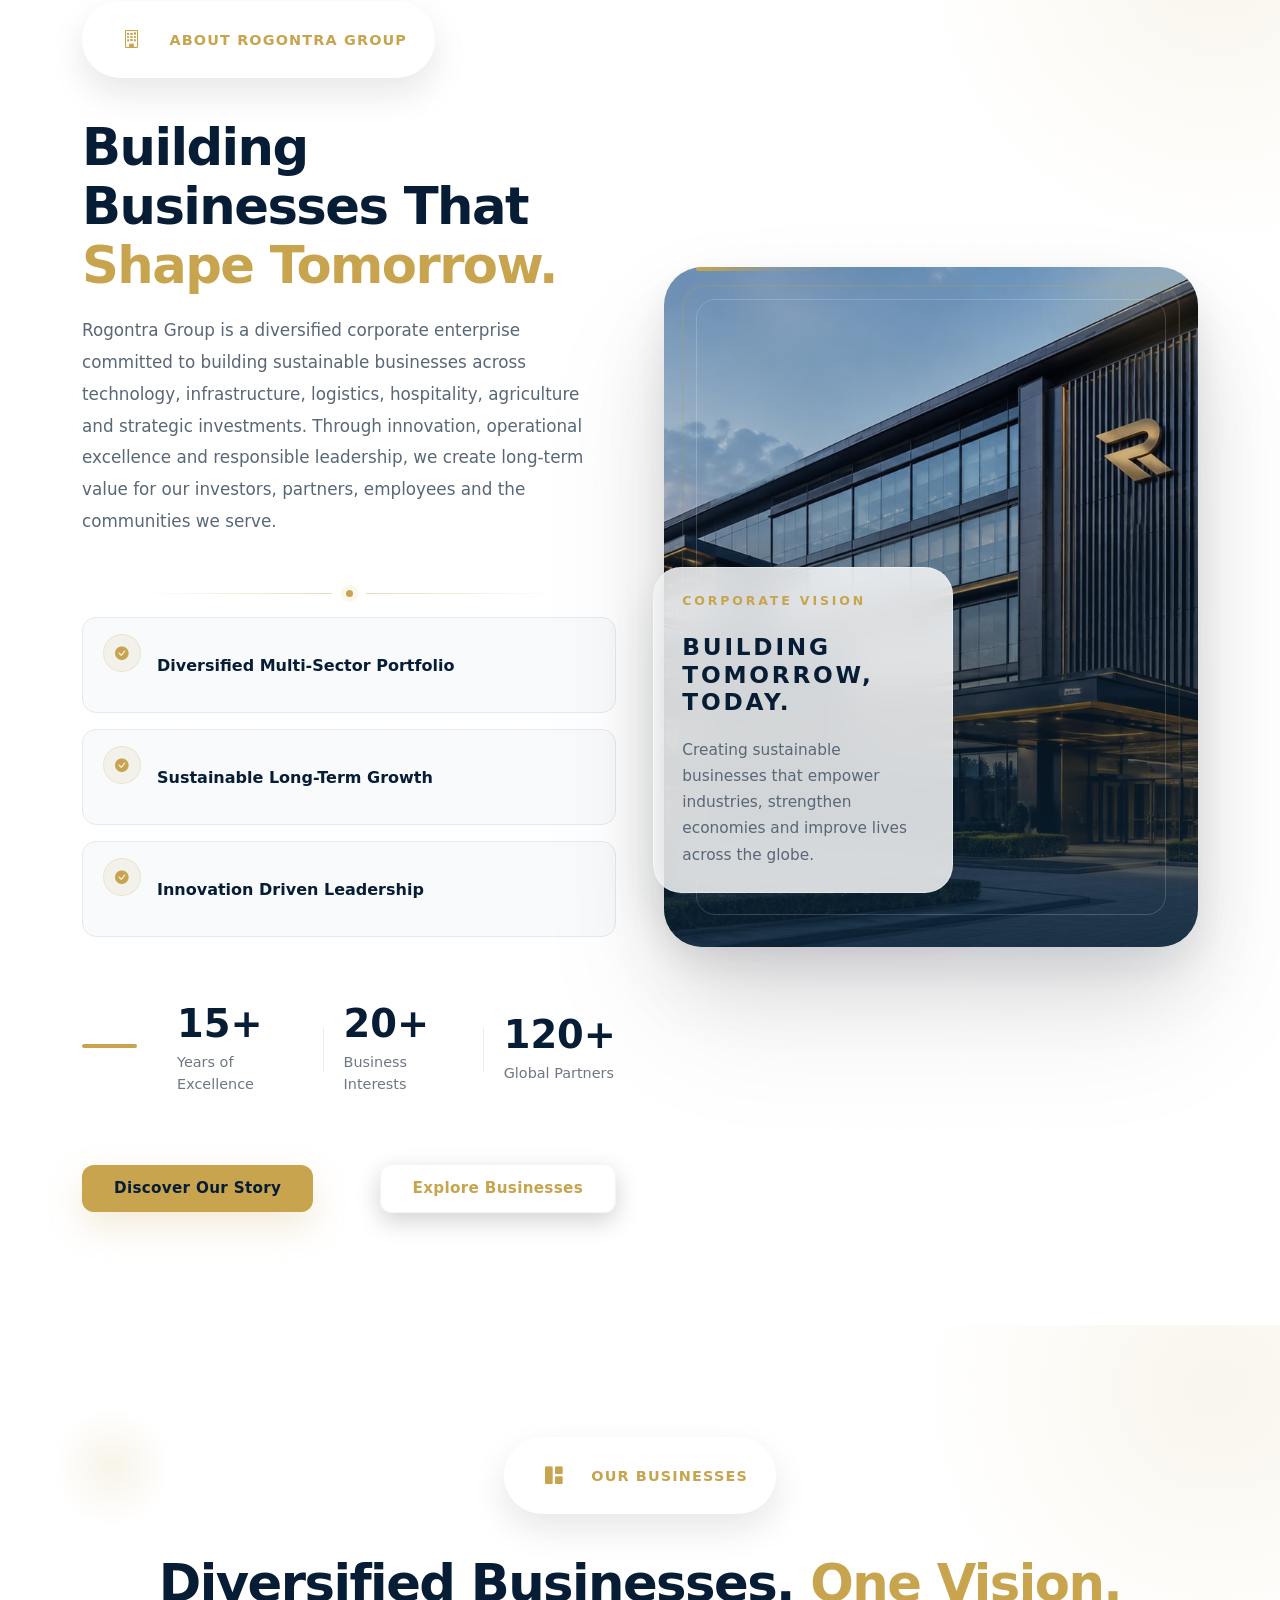
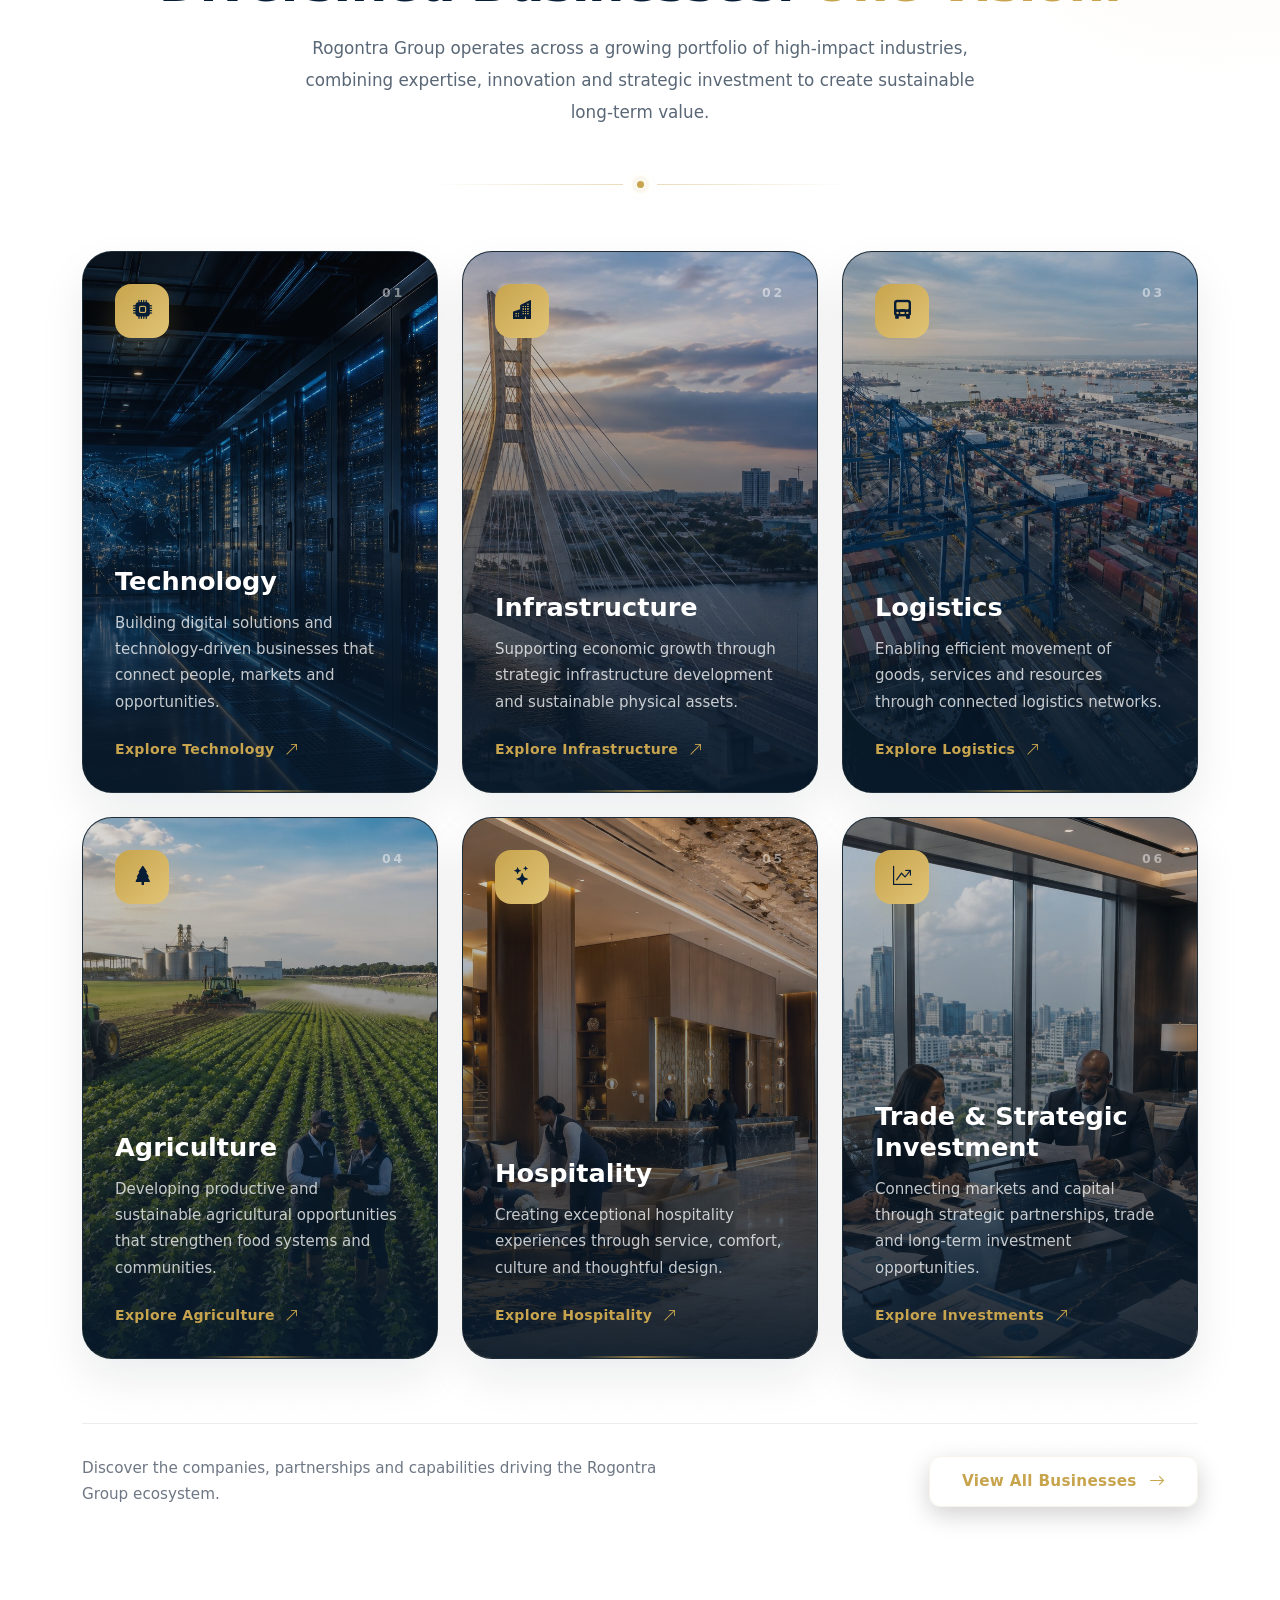
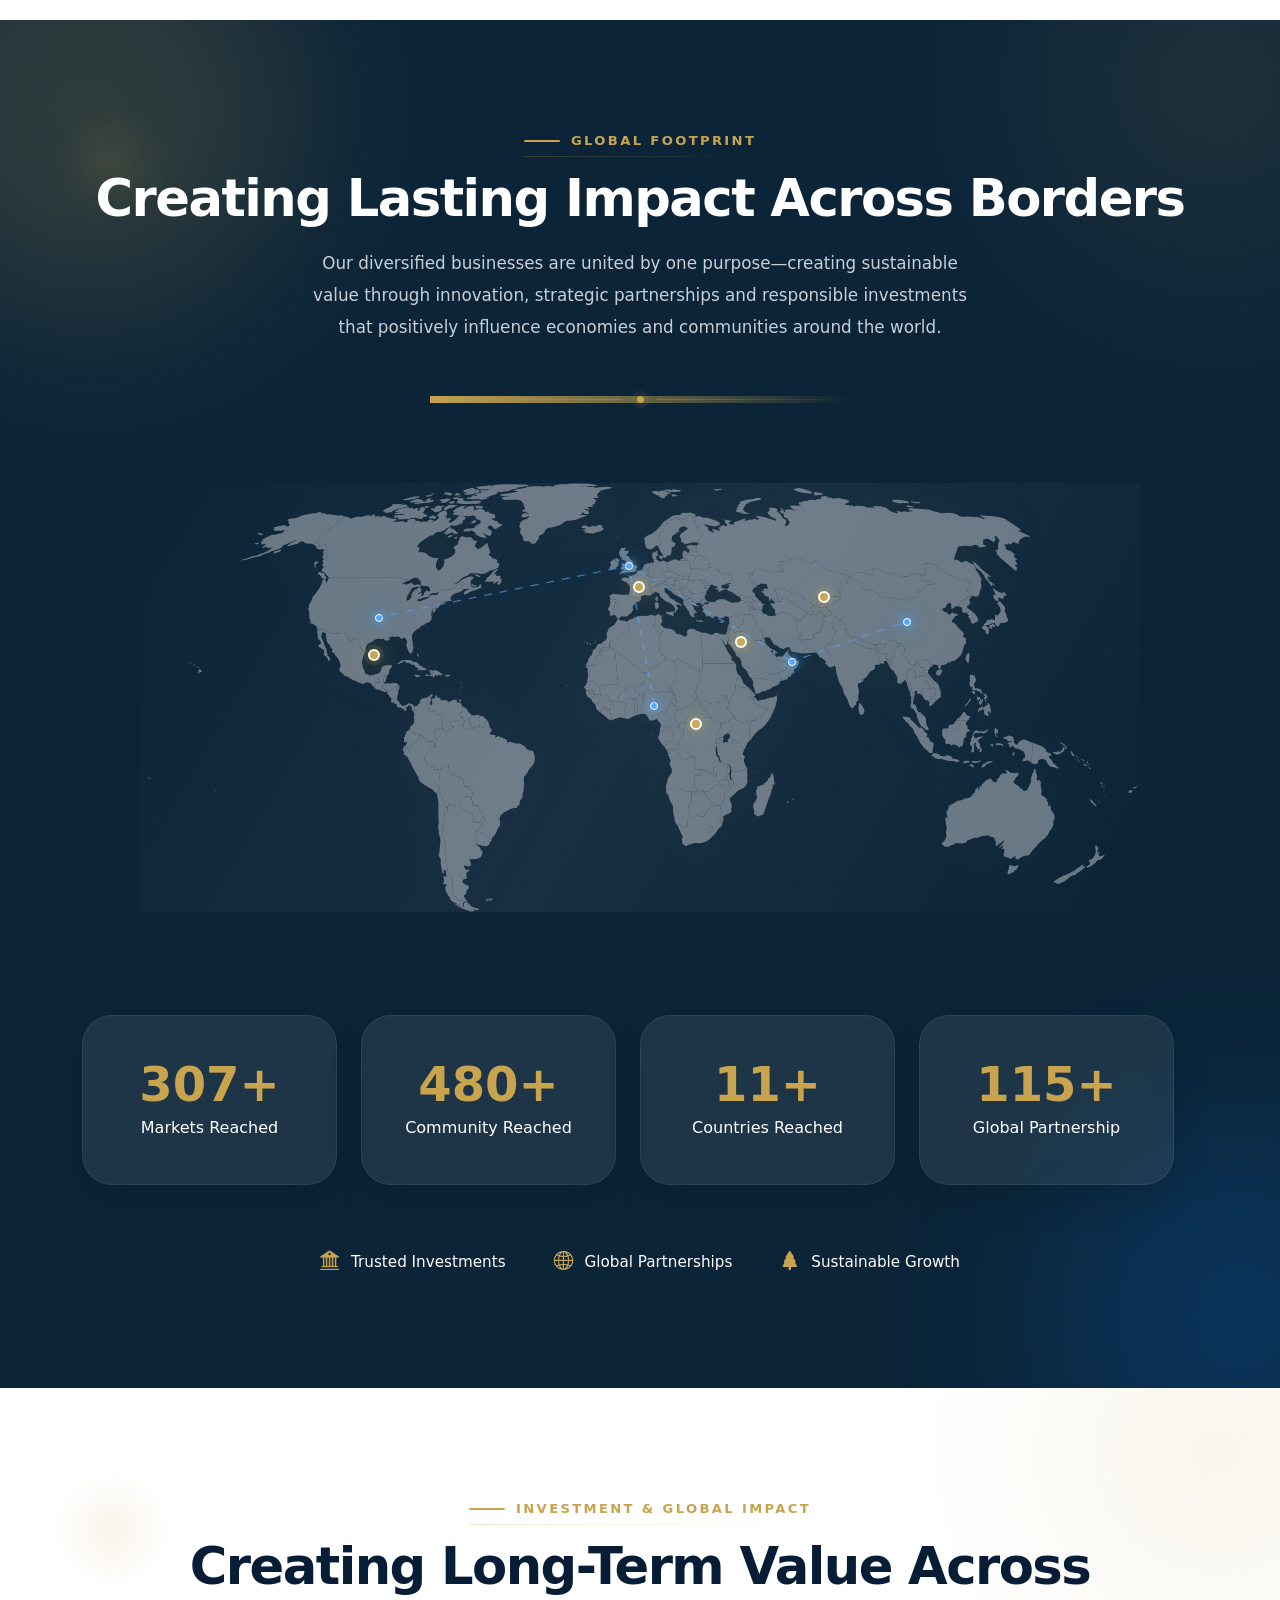
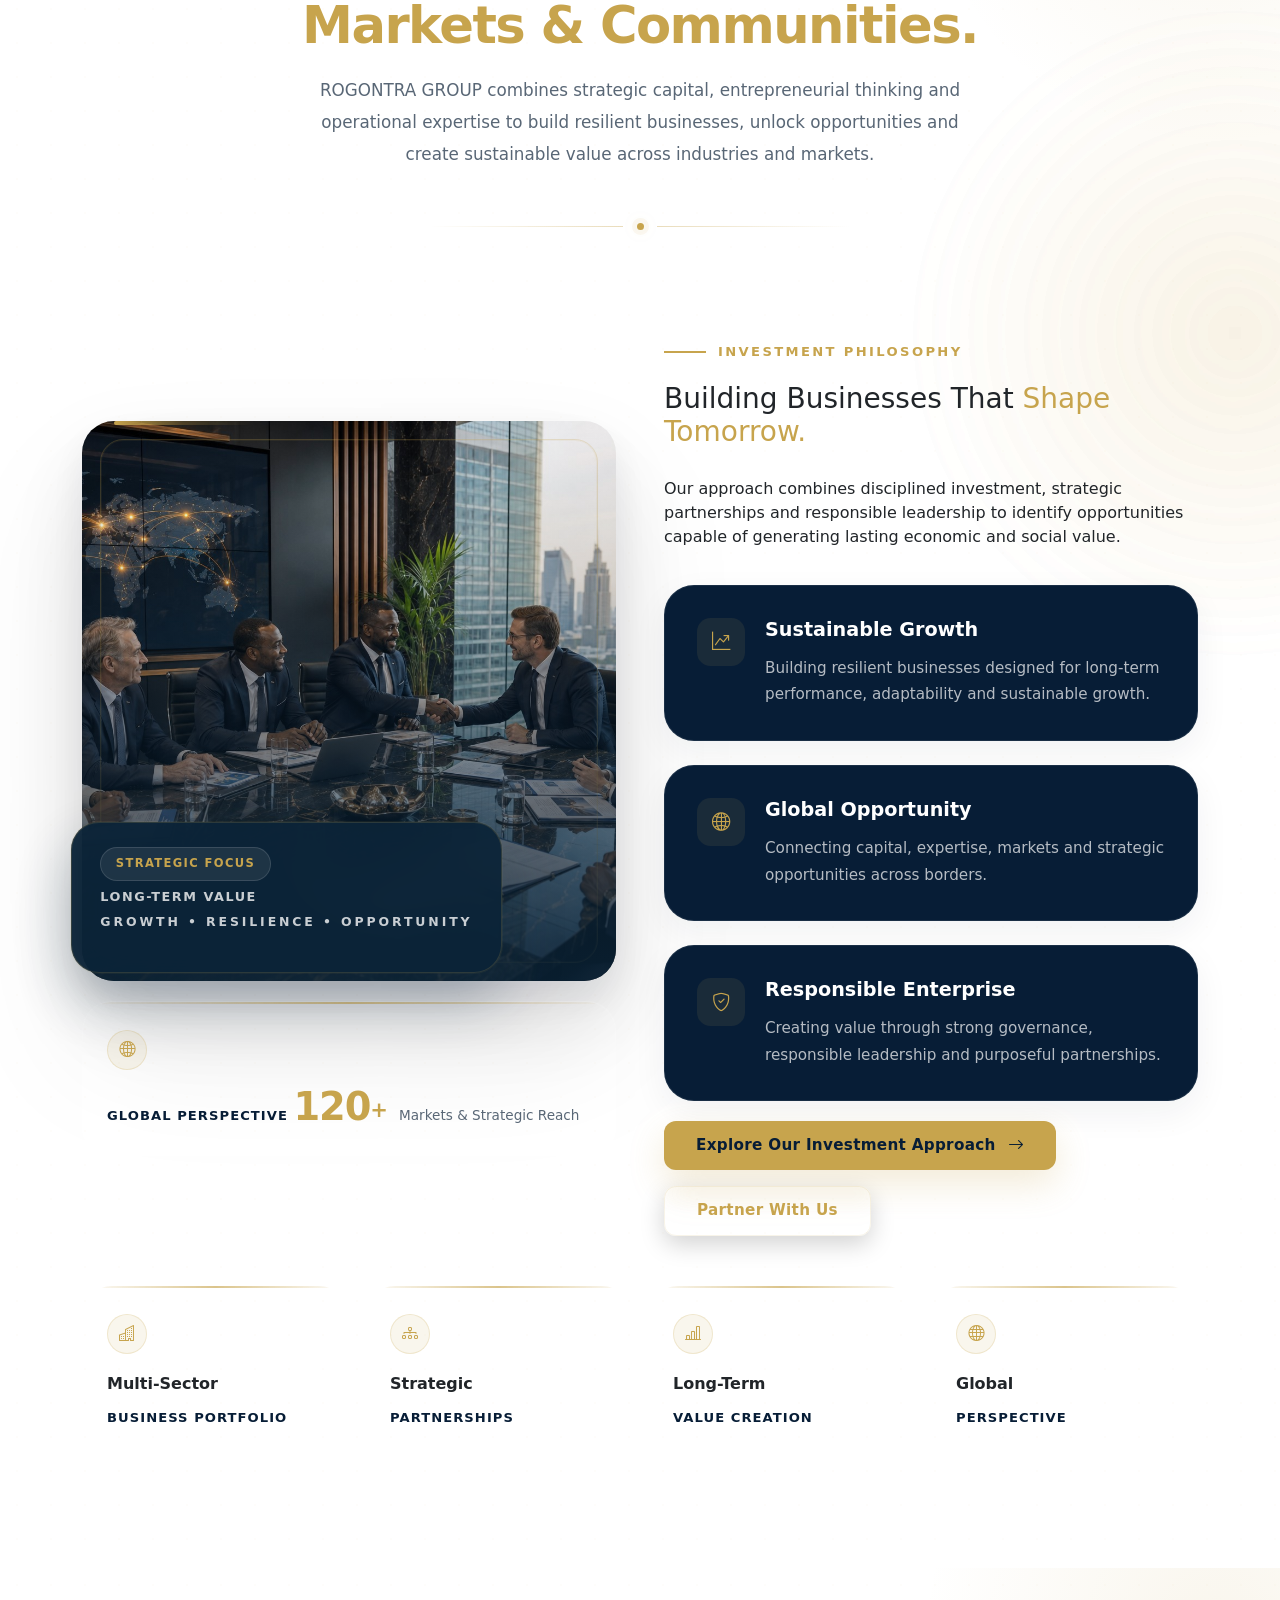
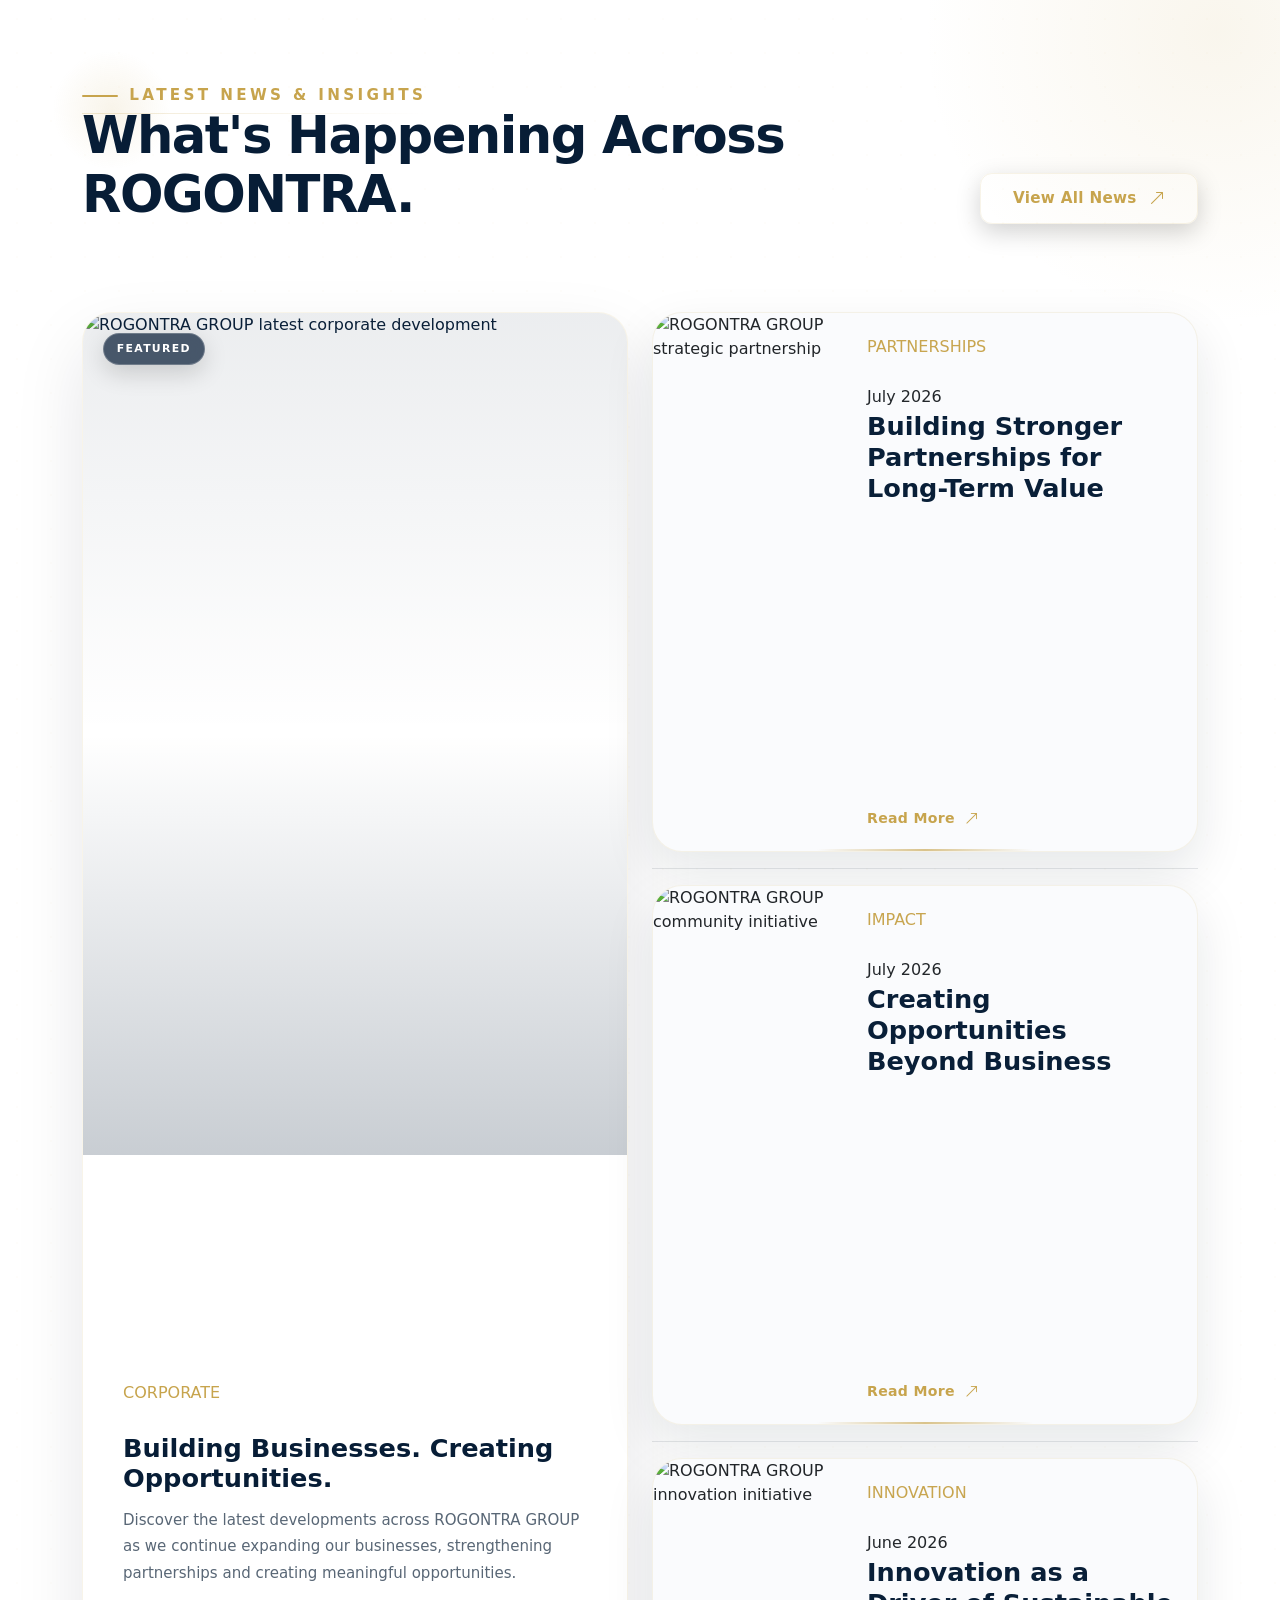
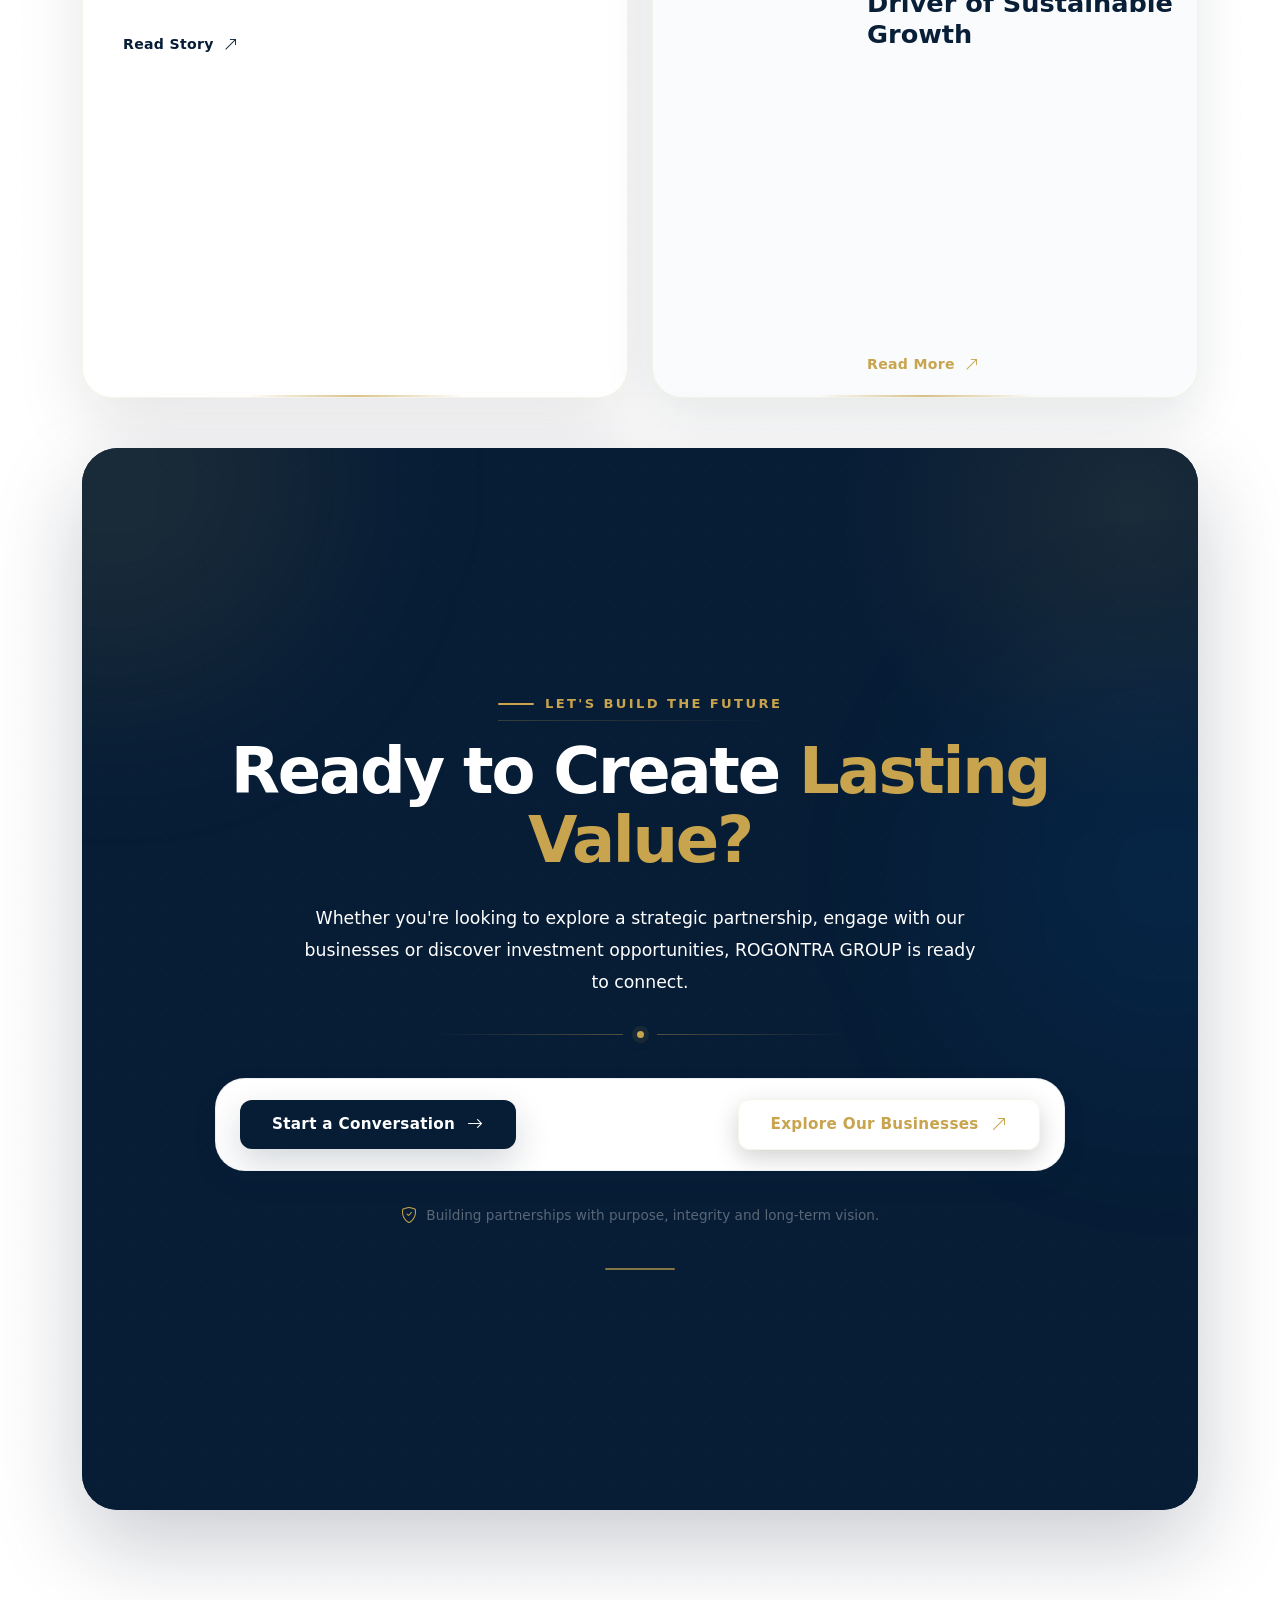
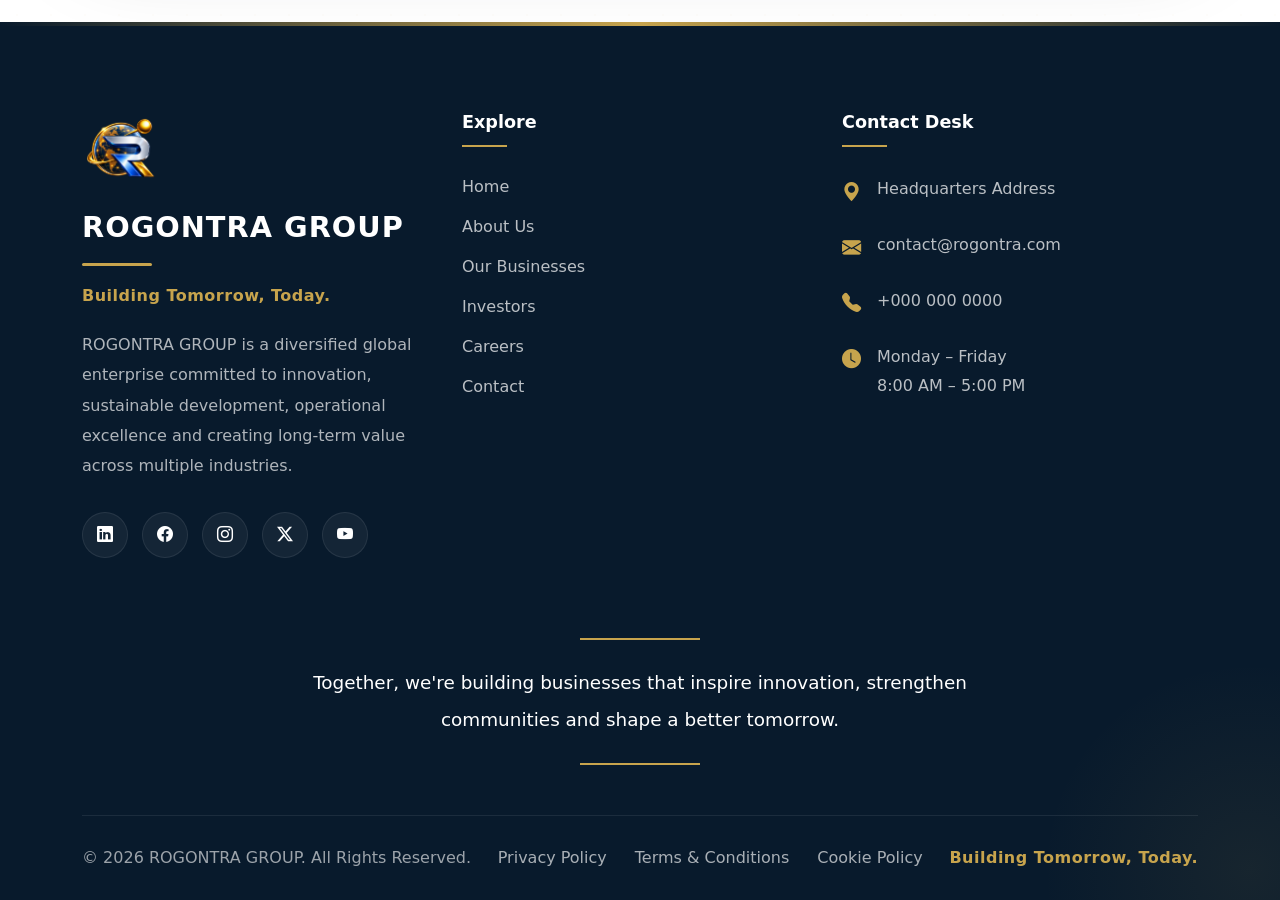
==== commit 35f19554: "feat(navigation): add offcanvas dropdowns and unify design across pages" ====
--- a/index.html
+++ b/index.html
@@ -600,11 +600,27 @@
 
           <li>
 
-            <a href="about.html" class="nav-link">
+            <a href="#mobileAbout" class="nav-link" data-bs-toggle="collapse">
 
               About
 
             </a>
+
+            <div class="collapse mt-2" id="mobileAbout">
+
+              <ul class="list-unstyled ps-3">
+
+                <li><a href="about.html">About Us</a></li>
+
+                <li><a href="sustainability.html">Sustainability & ESG</a></li>
+
+                <li><a href="governance.html">Corporate Governance</a></li>
+
+                <li><a href="leadership.html">Leadership</a></li>
+
+              </ul>
+
+            </div>
 
           </li>
 
@@ -643,11 +659,23 @@
 
           <li>
 
-            <a href="investors.html" class="nav-link">
+            <a href="#mobileInvestors" data-bs-toggle="collapse" class="nav-link">
 
               Investors
 
             </a>
+
+            <div class="collapse mt-2" id="mobileInvestors">
+
+              <ul class="list-unstyled ps-3">
+
+                <li><a href="investors.html#investment-overview">Investment Overview</a></li>
+
+                <li><a href="investors.html#performance-value">Performance & Value</a></li>
+
+              </ul>
+
+            </div>
 
           </li>
 
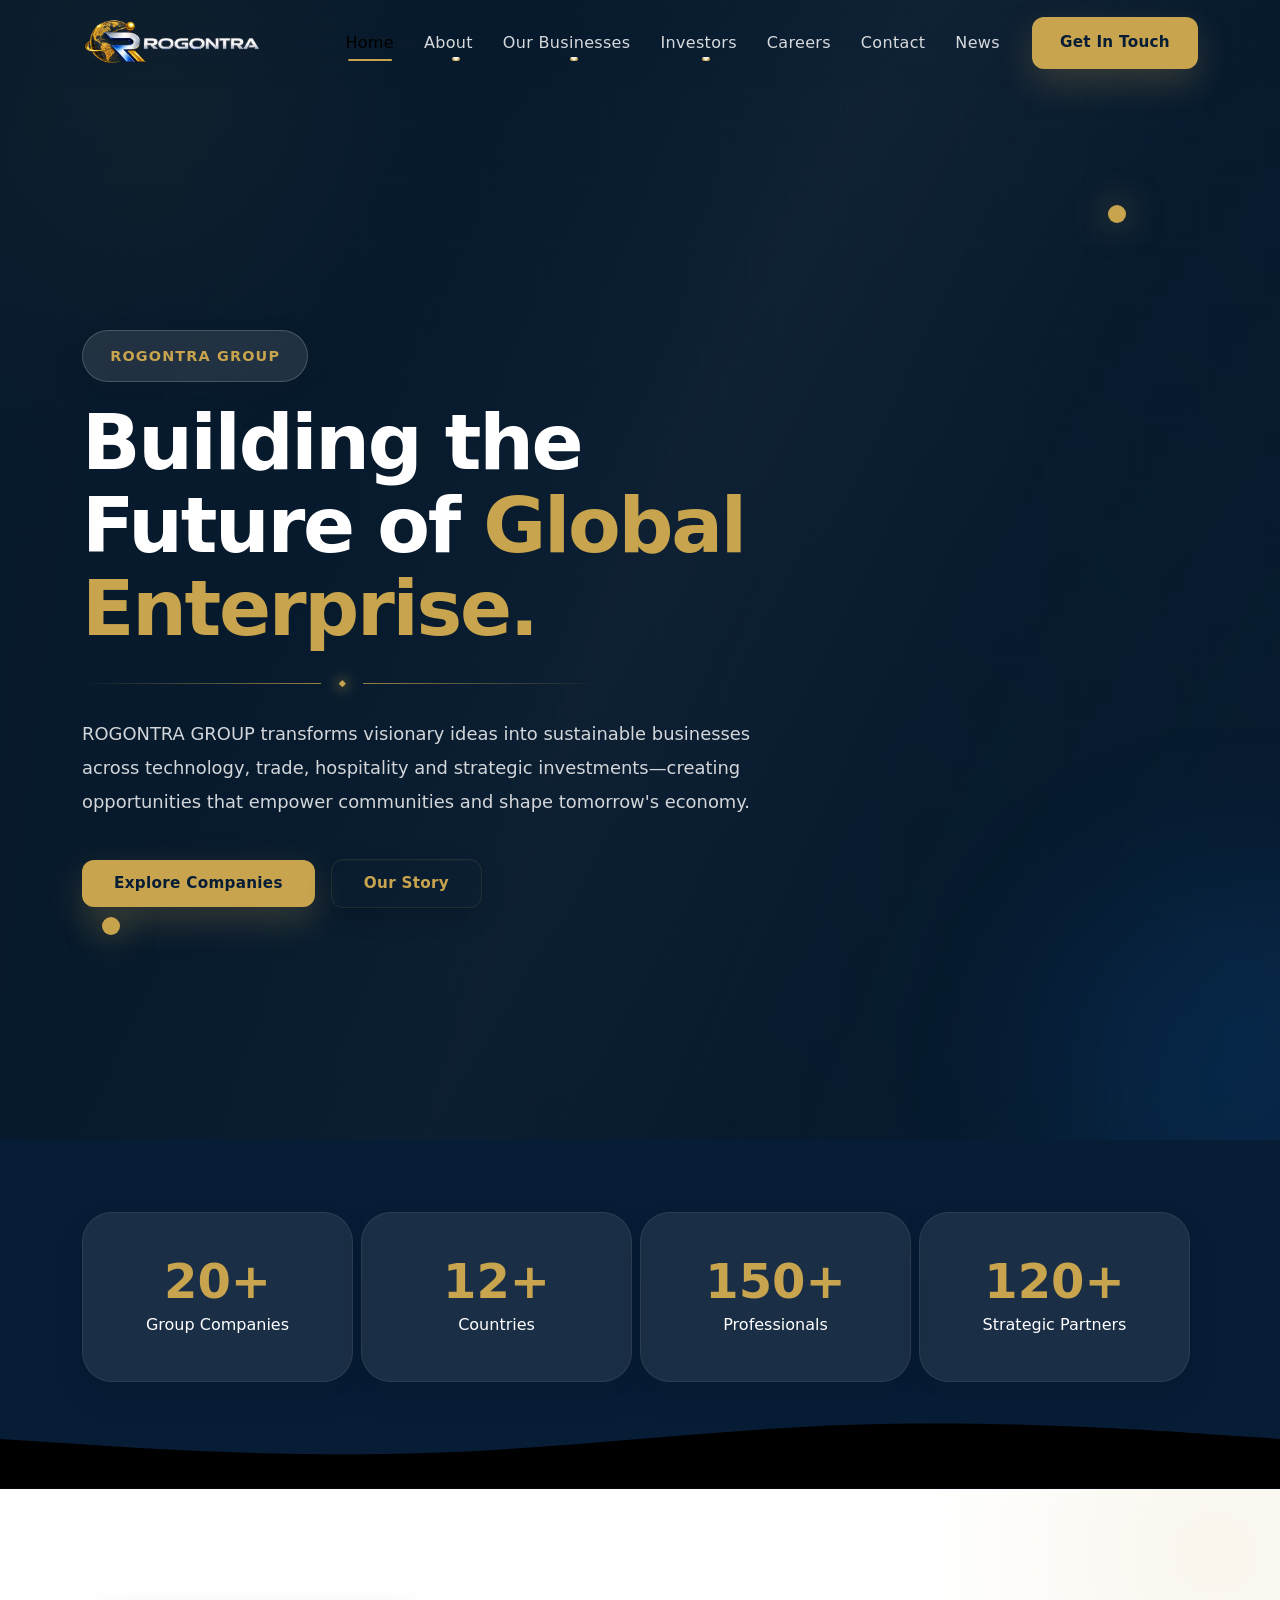
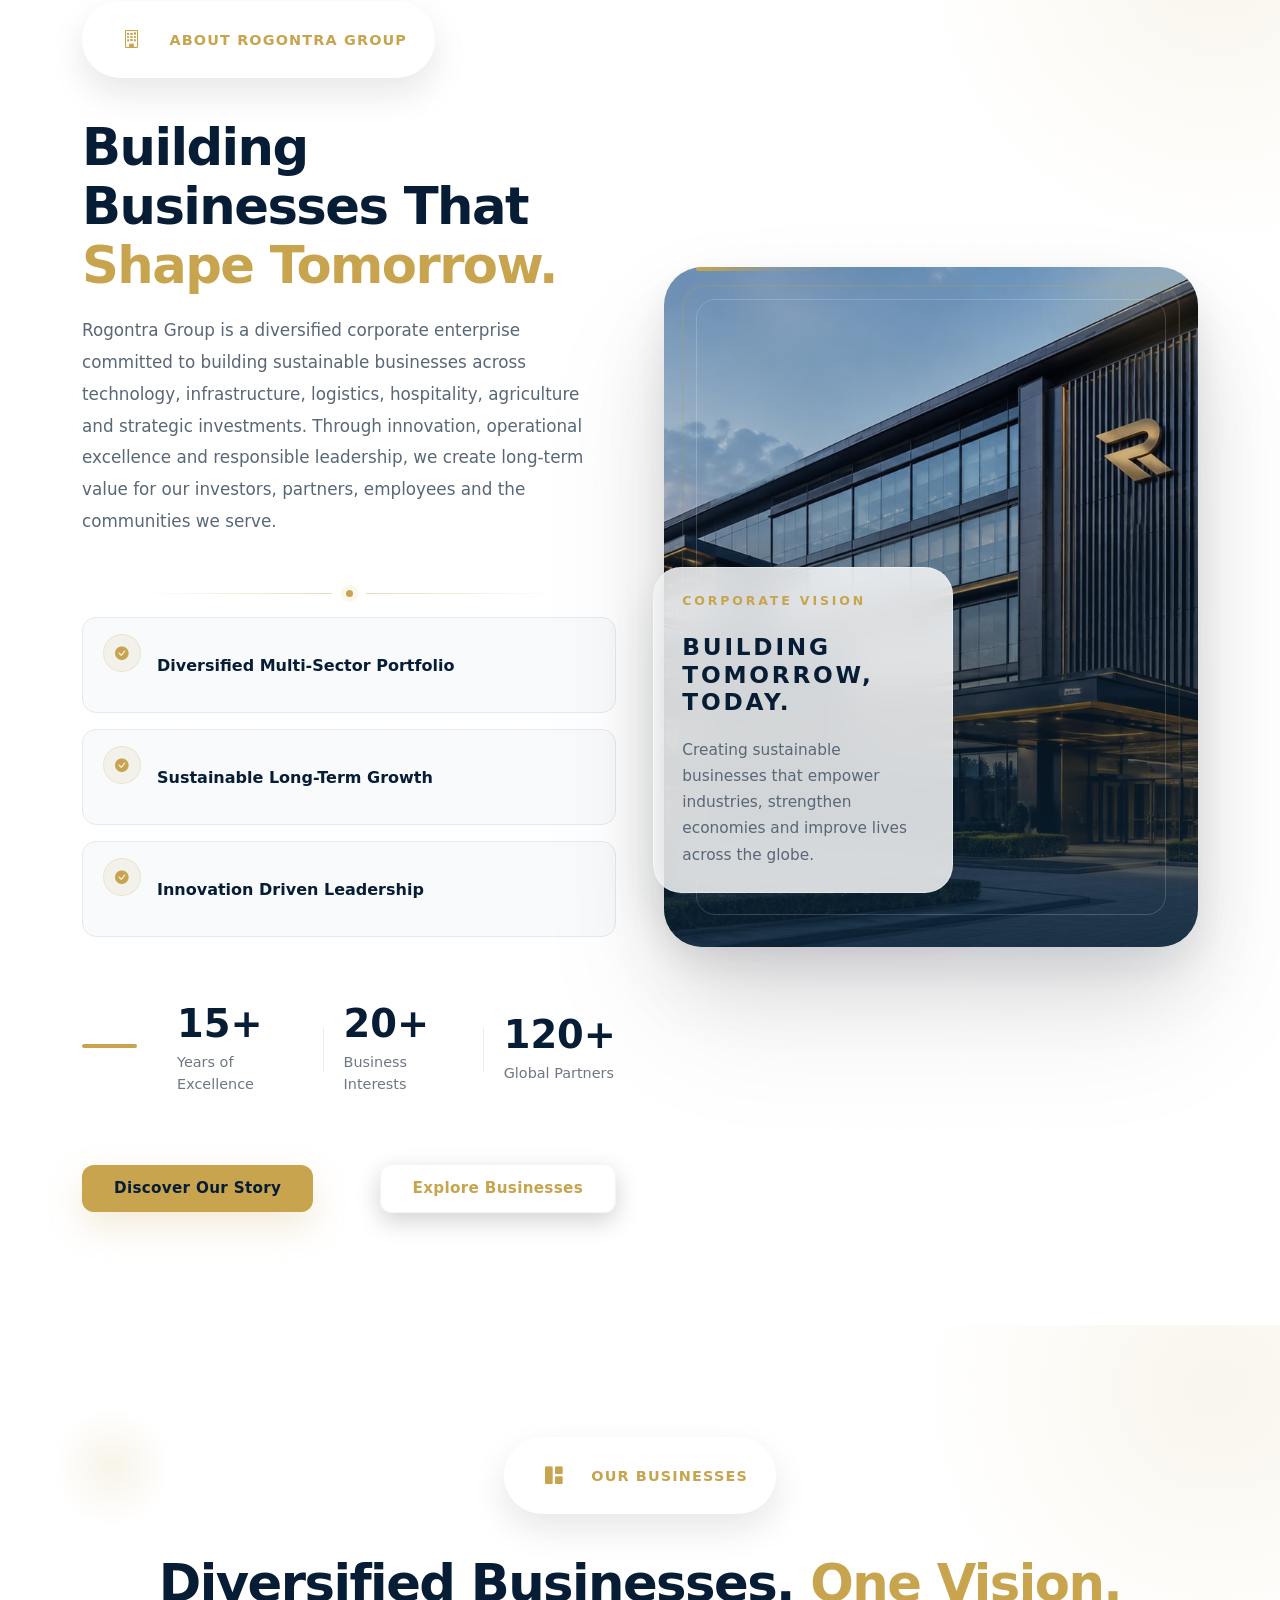
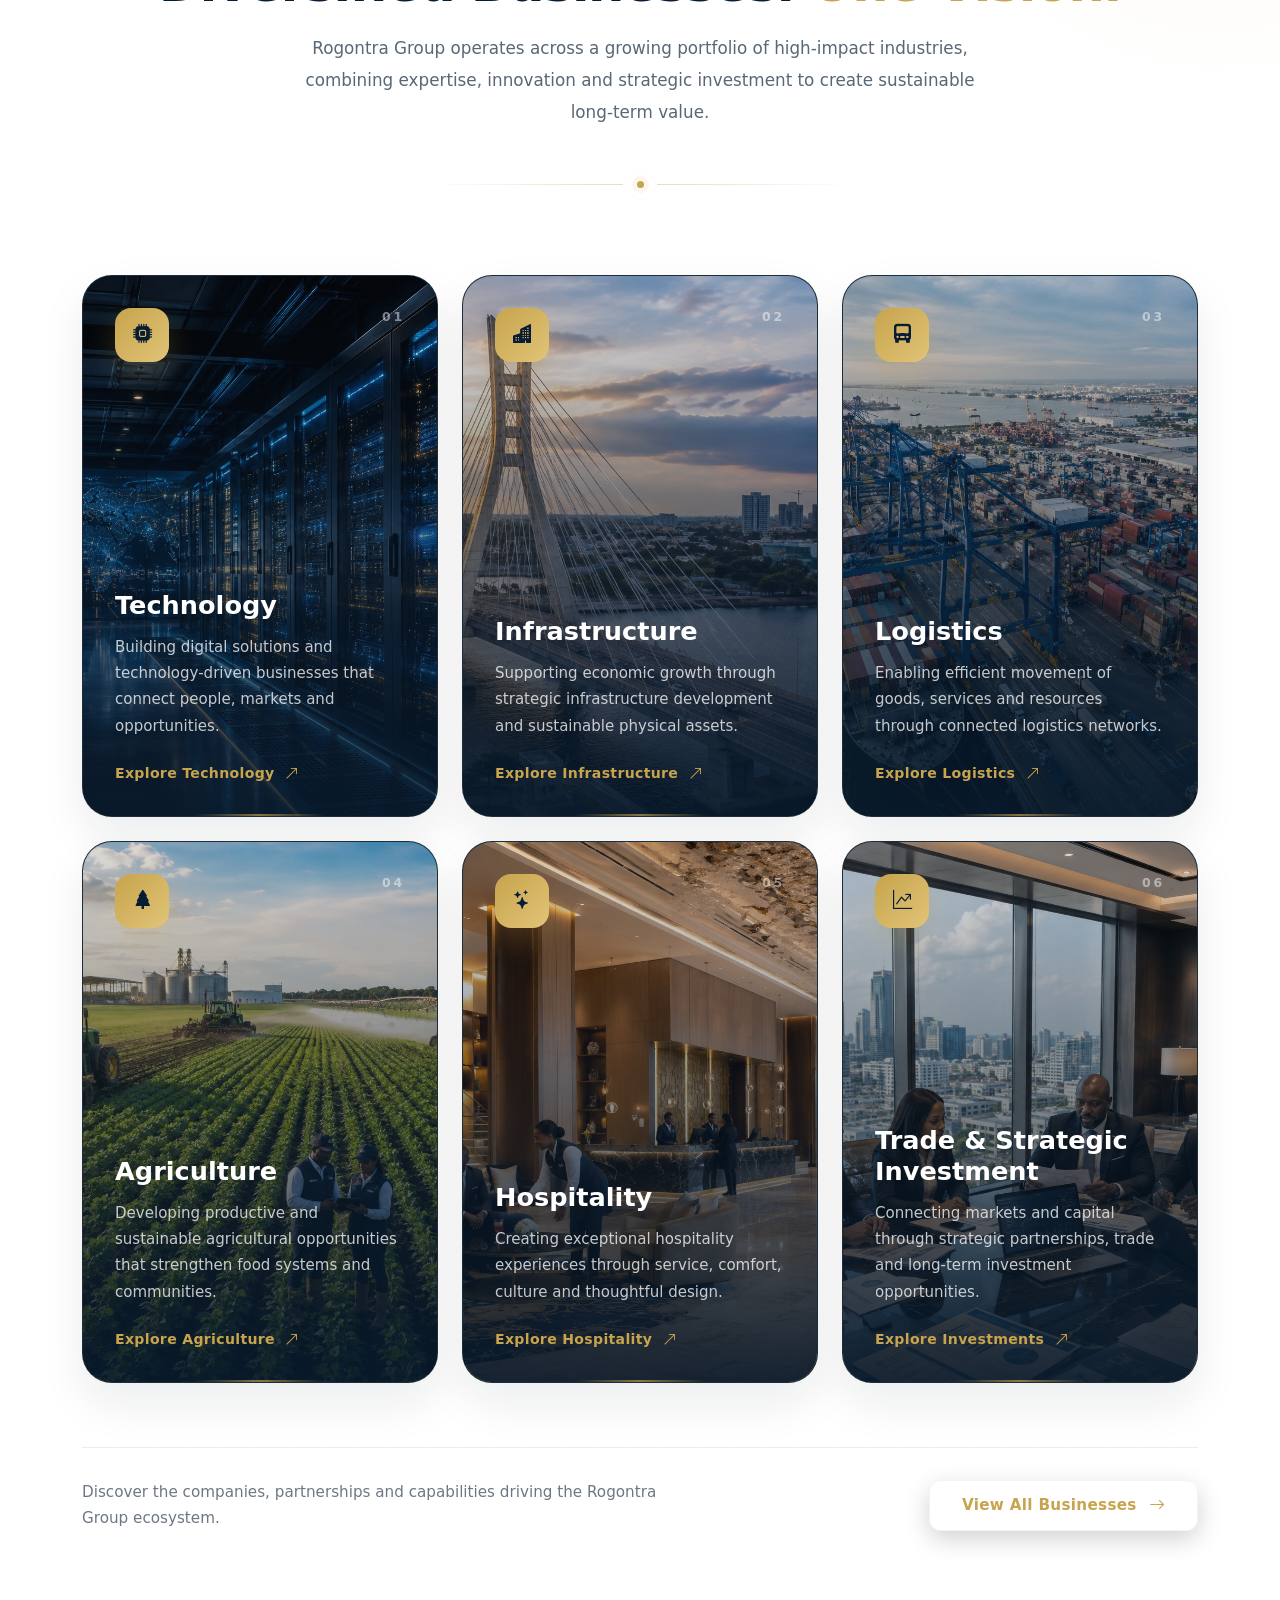
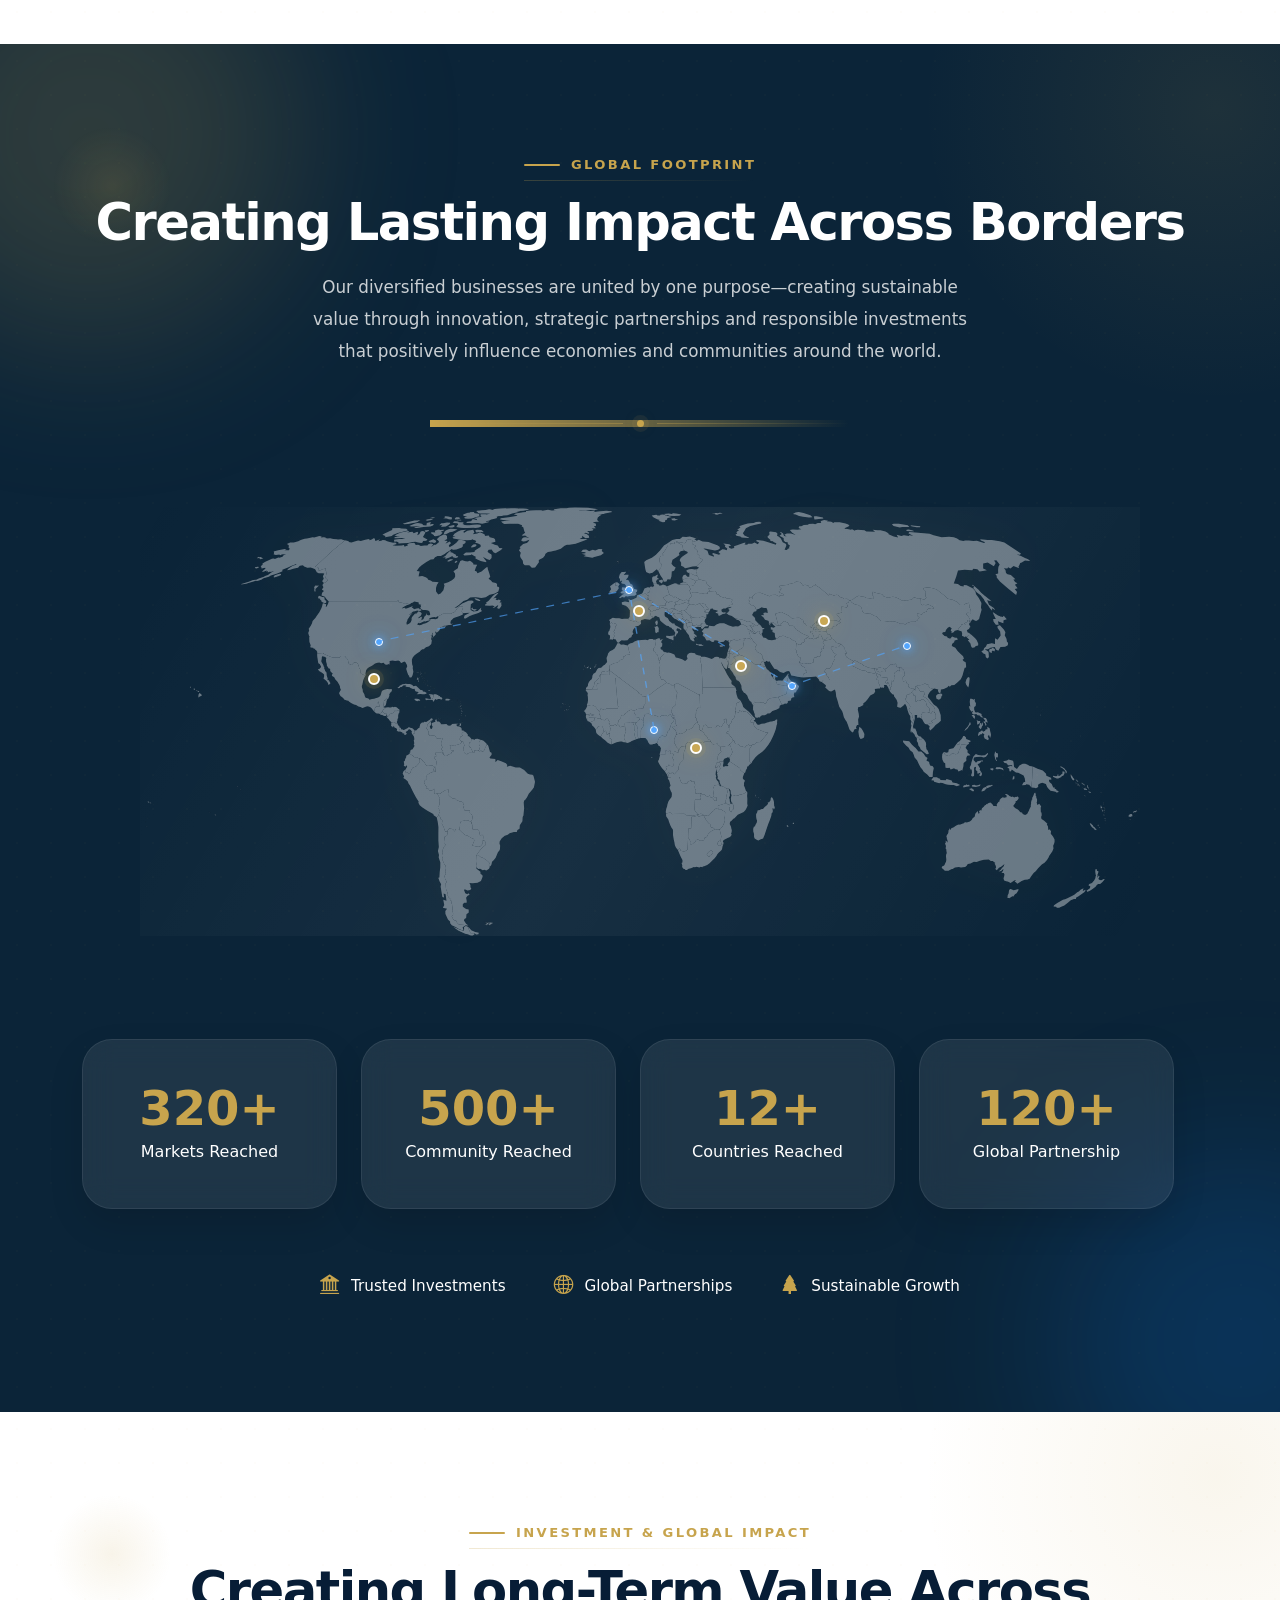
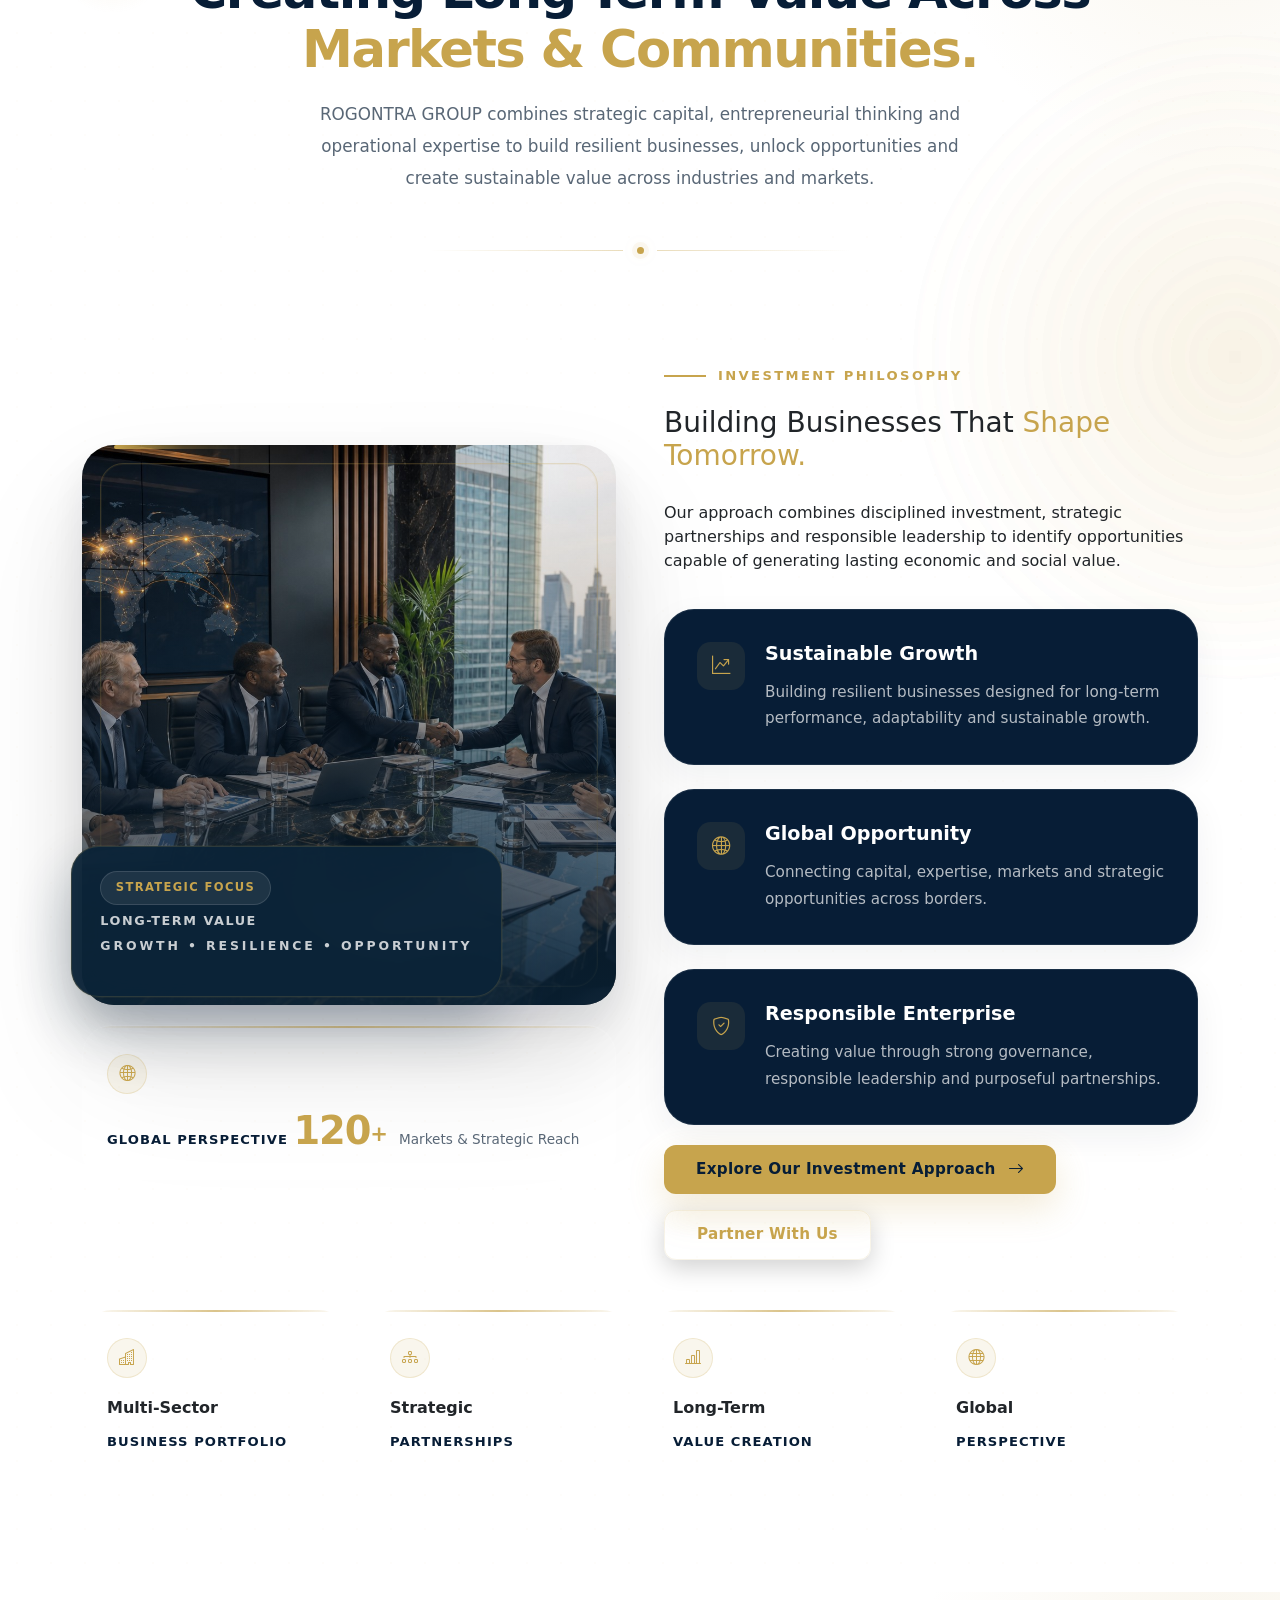
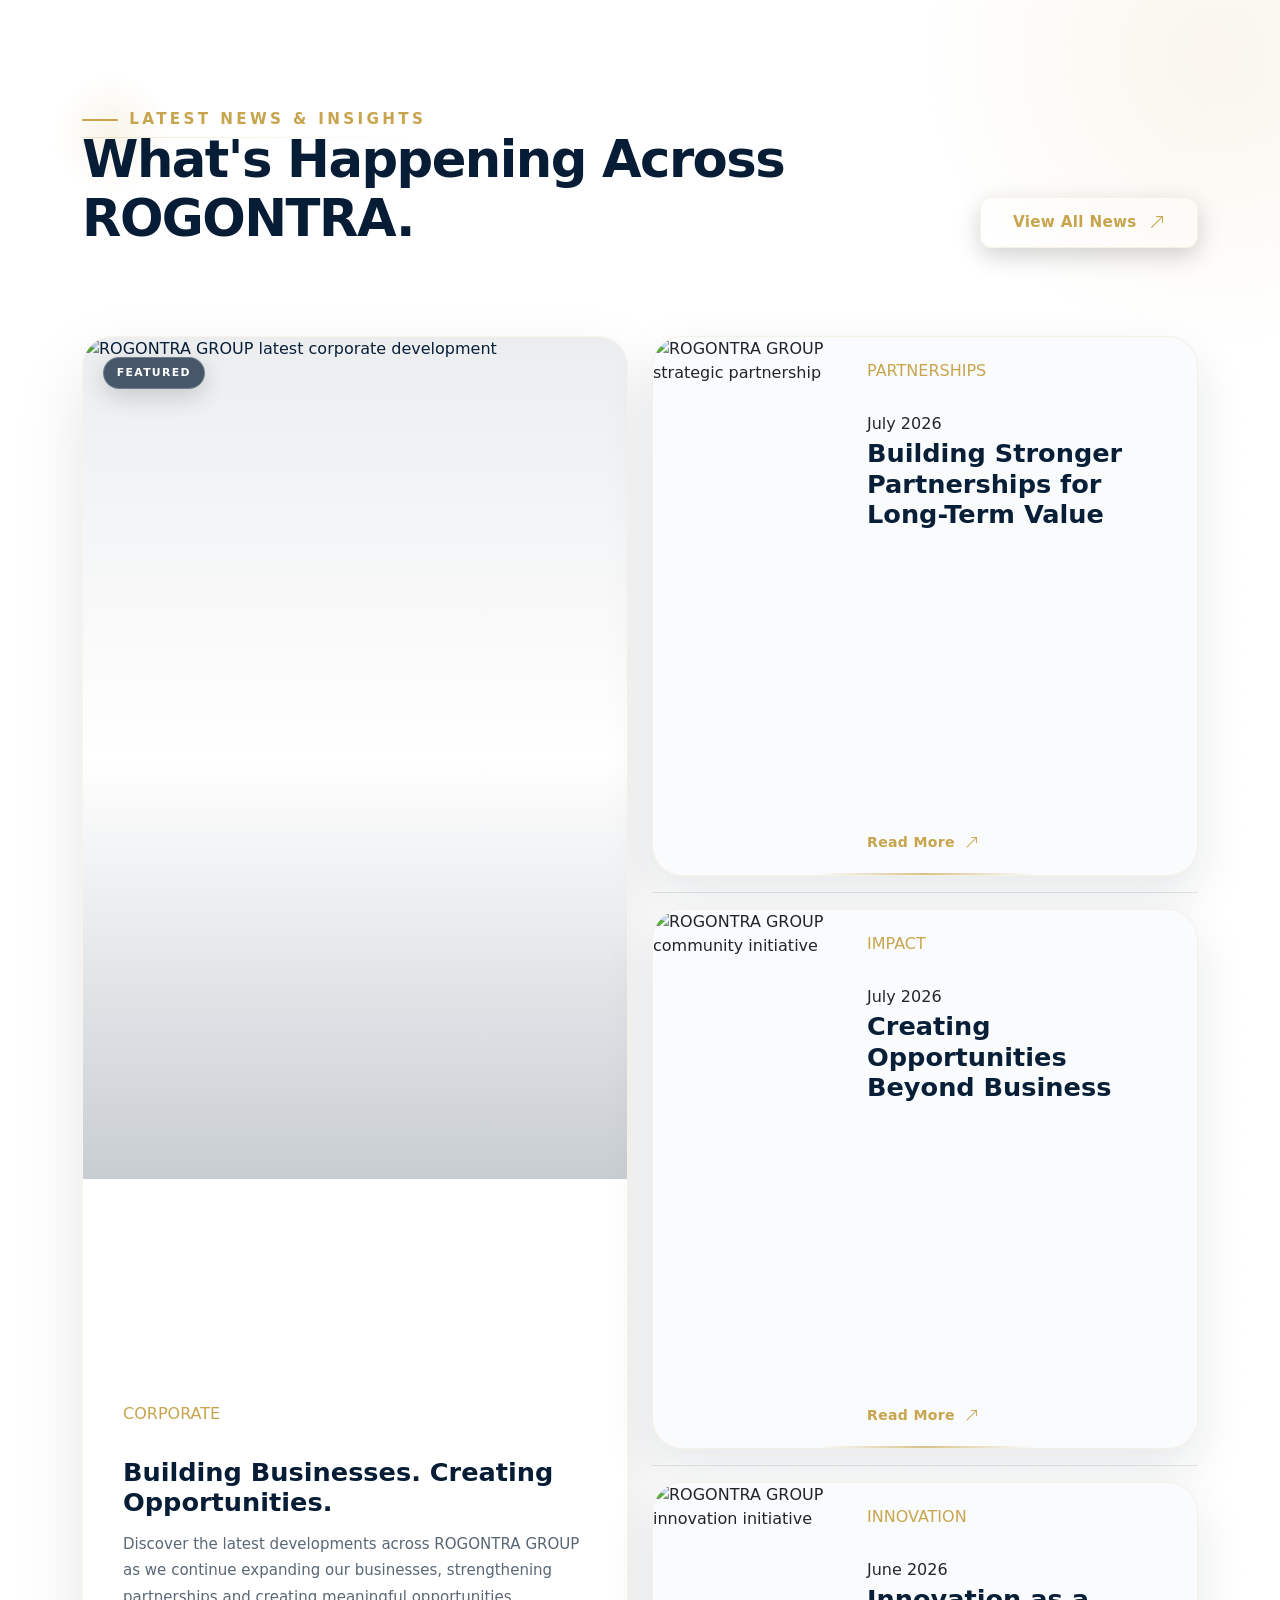
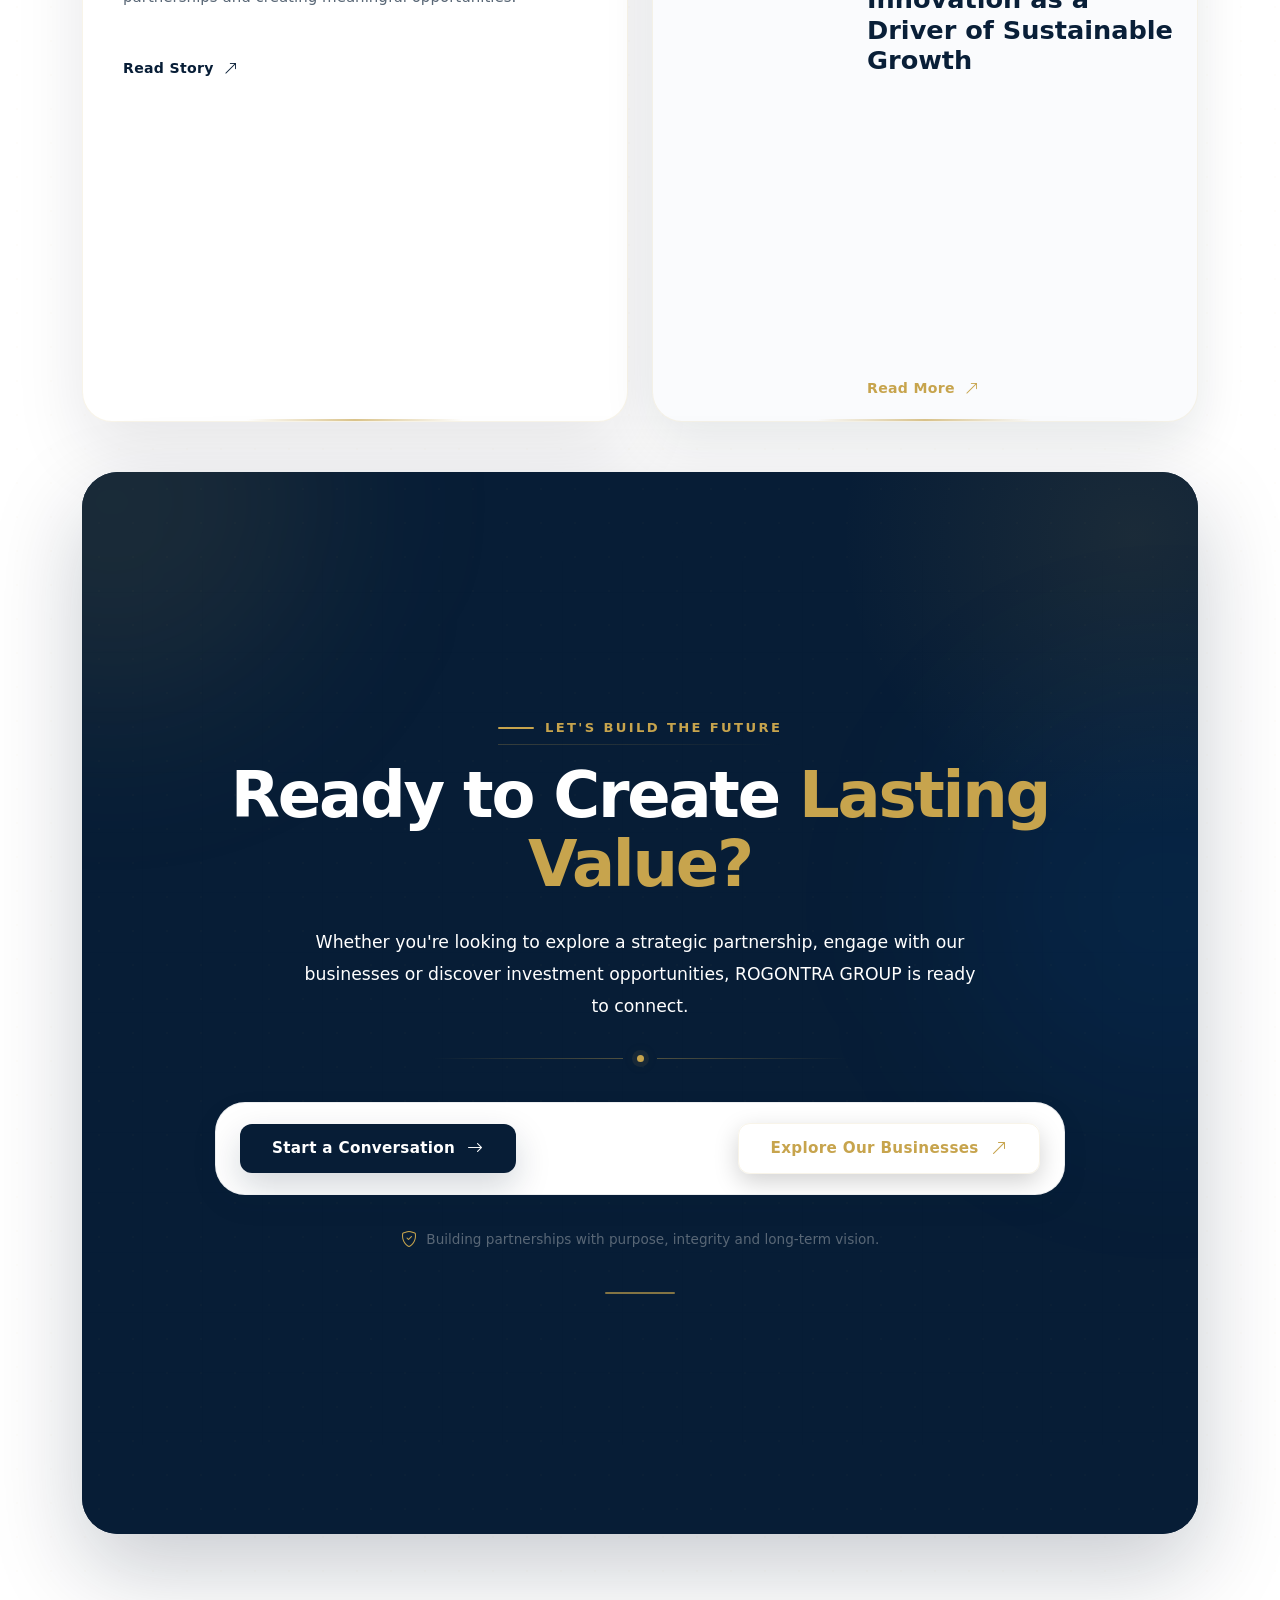
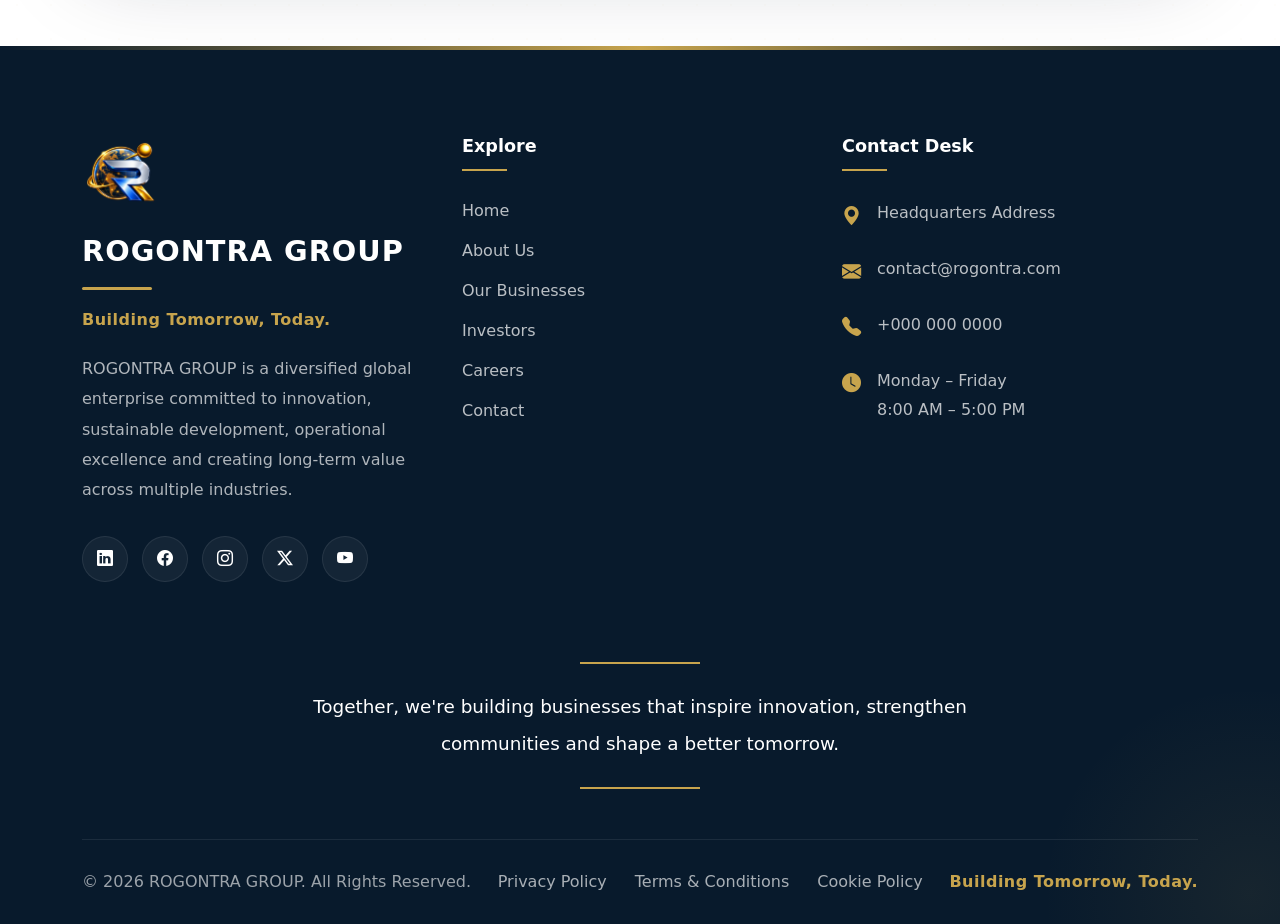
==== commit 7f191434: "feat(leadership): build leadership page and integrate leadership navigation" ====
--- a/index.html
+++ b/index.html
@@ -1190,324 +1190,348 @@
 
 
           <!--  BUSINESS GRID  -->
-          <div class="rds-section-grid">
+          <div class="row g-4 mt-4">
 
             <!--  TECHNOLOGY  -->
-            <article class="rds-card rds-card-border
+            <div class="col-md-6 col-xl-4">
+
+              <article class="rds-card rds-card-border
                           rds-card-shadow-md
                           h-100 reveal reveal-up">
 
-              <div class="rds-card-image">
-
-                <img src="images/home/technology.jpg" alt="Technology and digital innovation">
-
-                <div class="rds-card-overlay"></div>
-
-              </div>
-
-              <div class="rds-card-content">
-
-                <div class="rds-card-icon">
-
-                  <i class="bi bi-cpu-fill"></i>
-
-                </div>
-
-                <span class="rds-card-number">
-
-                  01
-
-                </span>
-
-                <h3>
-
-                  Technology
-
-                </h3>
-
-                <p>
-
-                  Building digital solutions and technology-driven
-                  businesses that connect people, markets and opportunities.
-
-                </p>
-
-                <a href="business.html#technology" class="rds-card-link">
-
-                  Explore Technology
-
-                  <i class="bi bi-arrow-up-right"></i>
-
-                </a>
-
-              </div>
-
-            </article>
+                <div class="rds-card-image">
+
+                  <img src="images/home/technology.jpg" alt="Technology and digital innovation">
+
+                  <div class="rds-card-overlay"></div>
+
+                </div>
+
+                <div class="rds-card-content">
+
+                  <div class="rds-card-icon">
+
+                    <i class="bi bi-cpu-fill"></i>
+
+                  </div>
+
+                  <span class="rds-card-number">
+
+                    01
+
+                  </span>
+
+                  <h3>
+
+                    Technology
+
+                  </h3>
+
+                  <p>
+
+                    Building digital solutions and technology-driven
+                    businesses that connect people, markets and opportunities.
+
+                  </p>
+
+                  <a href="business.html#technology" class="rds-card-link">
+
+                    Explore Technology
+
+                    <i class="bi bi-arrow-up-right"></i>
+
+                  </a>
+
+                </div>
+
+              </article>
+
+            </div>
 
 
             <!--  INFRASTRUCTURE  -->
-            <article class="rds-card rds-card-border
+            <div class="col-md-6 col-xl-4">
+
+              <article class="rds-card rds-card-border
                           rds-card-shadow-md
                           h-100 reveal reveal-up">
 
-              <div class="rds-card-image">
-
-                <img src="images/home/infrastructure.jpg" alt="Infrastructure development">
-
-                <div class="rds-card-overlay"></div>
-
-              </div>
-
-              <div class="rds-card-content">
-
-                <div class="rds-card-icon">
-
-                  <i class="bi bi-buildings-fill"></i>
-
-                </div>
-
-                <span class="rds-card-number">
-
-                  02
-
-                </span>
-
-                <h3>
-
-                  Infrastructure
-
-                </h3>
-
-                <p>
-
-                  Supporting economic growth through strategic infrastructure
-                  development and sustainable physical assets.
-
-                </p>
-
-                <a href="business.html#infrastructure" class="rds-card-link">
-
-                  Explore Infrastructure
-
-                  <i class="bi bi-arrow-up-right"></i>
-
-                </a>
-
-              </div>
-
-            </article>
+                <div class="rds-card-image">
+
+                  <img src="images/home/infrastructure.jpg" alt="Infrastructure development">
+
+                  <div class="rds-card-overlay"></div>
+
+                </div>
+
+                <div class="rds-card-content">
+
+                  <div class="rds-card-icon">
+
+                    <i class="bi bi-buildings-fill"></i>
+
+                  </div>
+
+                  <span class="rds-card-number">
+
+                    02
+
+                  </span>
+
+                  <h3>
+
+                    Infrastructure
+
+                  </h3>
+
+                  <p>
+
+                    Supporting economic growth through strategic infrastructure
+                    development and sustainable physical assets.
+
+                  </p>
+
+                  <a href="business.html#infrastructure" class="rds-card-link">
+
+                    Explore Infrastructure
+
+                    <i class="bi bi-arrow-up-right"></i>
+
+                  </a>
+
+                </div>
+
+              </article>
+
+            </div>
 
 
             <!--  LOGISTICS  -->
-            <article class="rds-card rds-card-border
+            <div class="col-md-6 col-xl-4">
+
+              <article class="rds-card rds-card-border
                           rds-card-shadow-md
                           h-100 reveal reveal-up">
 
-              <div class="rds-card-image">
-
-                <img src="images/home/logistics.jpg" alt="Logistics and supply chain">
-
-                <div class="rds-card-overlay"></div>
-
-              </div>
-
-              <div class="rds-card-content">
-
-                <div class="rds-card-icon">
-
-                  <i class="bi bi-truck-front-fill"></i>
-
-                </div>
-
-                <span class="rds-card-number">
-
-                  03
-
-                </span>
-
-                <h3>
-
-                  Logistics
-
-                </h3>
-
-                <p>
-
-                  Enabling efficient movement of goods, services and
-                  resources through connected logistics networks.
-
-                </p>
-
-                <a href="business.html#logistics" class="rds-card-link">
-
-                  Explore Logistics
-
-                  <i class="bi bi-arrow-up-right"></i>
-
-                </a>
-
-              </div>
-
-            </article>
+                <div class="rds-card-image">
+
+                  <img src="images/home/logistics.jpg" alt="Logistics and supply chain">
+
+                  <div class="rds-card-overlay"></div>
+
+                </div>
+
+                <div class="rds-card-content">
+
+                  <div class="rds-card-icon">
+
+                    <i class="bi bi-truck-front-fill"></i>
+
+                  </div>
+
+                  <span class="rds-card-number">
+
+                    03
+
+                  </span>
+
+                  <h3>
+
+                    Logistics
+
+                  </h3>
+
+                  <p>
+
+                    Enabling efficient movement of goods, services and
+                    resources through connected logistics networks.
+
+                  </p>
+
+                  <a href="business.html#logistics" class="rds-card-link">
+
+                    Explore Logistics
+
+                    <i class="bi bi-arrow-up-right"></i>
+
+                  </a>
+
+                </div>
+
+              </article>
+
+            </div>
 
 
             <!--  AGRICULTURE  -->
-            <article class="rds-card rds-card-border
+            <div class="col-md-6 col-xl-4">
+
+              <article class="rds-card rds-card-border
                           rds-card-shadow-md
                           h-100 reveal reveal-up">
 
-              <div class="rds-card-image">
-
-                <img src="images/home/agriculture.jpg" alt="Agriculture and food production">
-
-                <div class="rds-card-overlay"></div>
-
-              </div>
-
-              <div class="rds-card-content">
-
-                <div class="rds-card-icon">
-
-                  <i class="bi bi-tree-fill"></i>
-
-                </div>
-
-                <span class="rds-card-number">
-
-                  04
-
-                </span>
-
-                <h3>
-
-                  Agriculture
-
-                </h3>
-
-                <p>
-
-                  Developing productive and sustainable agricultural
-                  opportunities that strengthen food systems and communities.
-
-                </p>
-
-                <a href="business.html#agriculture" class="rds-card-link">
-
-                  Explore Agriculture
-
-                  <i class="bi bi-arrow-up-right"></i>
-
-                </a>
-
-              </div>
-
-            </article>
+                <div class="rds-card-image">
+
+                  <img src="images/home/agriculture.jpg" alt="Agriculture and food production">
+
+                  <div class="rds-card-overlay"></div>
+
+                </div>
+
+                <div class="rds-card-content">
+
+                  <div class="rds-card-icon">
+
+                    <i class="bi bi-tree-fill"></i>
+
+                  </div>
+
+                  <span class="rds-card-number">
+
+                    04
+
+                  </span>
+
+                  <h3>
+
+                    Agriculture
+
+                  </h3>
+
+                  <p>
+
+                    Developing productive and sustainable agricultural
+                    opportunities that strengthen food systems and communities.
+
+                  </p>
+
+                  <a href="business.html#agriculture" class="rds-card-link">
+
+                    Explore Agriculture
+
+                    <i class="bi bi-arrow-up-right"></i>
+
+                  </a>
+
+                </div>
+
+              </article>
+
+            </div>
 
 
             <!--  HOSPITALITY  -->
-            <article class="rds-card rds-card-border
+            <div class="col-md-6 col-xl-4">
+
+              <article class="rds-card rds-card-border
                           rds-card-shadow-md
                           h-100 reveal reveal-up">
 
-              <div class="rds-card-image">
-
-                <img src="images/home/hospitality.jpg" alt="Hospitality and lifestyle">
-
-                <div class="rds-card-overlay"></div>
-
-              </div>
-
-              <div class="rds-card-content">
-
-                <div class="rds-card-icon">
-
-                  <i class="bi bi-stars"></i>
-
-                </div>
-
-                <span class="rds-card-number">
-
-                  05
-
-                </span>
-
-                <h3>
-
-                  Hospitality
-
-                </h3>
-
-                <p>
-
-                  Creating exceptional hospitality experiences through
-                  service, comfort, culture and thoughtful design.
-
-                </p>
-
-                <a href="business.html#hospitality" class="rds-card-link">
-
-                  Explore Hospitality
-
-                  <i class="bi bi-arrow-up-right"></i>
-
-                </a>
-
-              </div>
-
-            </article>
+                <div class="rds-card-image">
+
+                  <img src="images/home/hospitality.jpg" alt="Hospitality and lifestyle">
+
+                  <div class="rds-card-overlay"></div>
+
+                </div>
+
+                <div class="rds-card-content">
+
+                  <div class="rds-card-icon">
+
+                    <i class="bi bi-stars"></i>
+
+                  </div>
+
+                  <span class="rds-card-number">
+
+                    05
+
+                  </span>
+
+                  <h3>
+
+                    Hospitality
+
+                  </h3>
+
+                  <p>
+
+                    Creating exceptional hospitality experiences through
+                    service, comfort, culture and thoughtful design.
+
+                  </p>
+
+                  <a href="business.html#hospitality" class="rds-card-link">
+
+                    Explore Hospitality
+
+                    <i class="bi bi-arrow-up-right"></i>
+
+                  </a>
+
+                </div>
+
+              </article>
+
+            </div>
 
 
             <!--  TRADE & INVESTMENT  -->
-            <article class="rds-card rds-card-border
+            <div class="col-md-6 col-xl-4">
+
+              <article class="rds-card rds-card-border
                           rds-card-shadow-md
                           h-100 reveal reveal-up">
 
-              <div class="rds-card-image">
-
-                <img src="images/home/trade-invest.jpg" alt="Trade and strategic investment">
-
-                <div class="rds-card-overlay"></div>
-
-              </div>
-
-              <div class="rds-card-content">
-
-                <div class="rds-card-icon">
-
-                  <i class="bi bi-graph-up-arrow"></i>
-
-                </div>
-
-                <span class="rds-card-number">
-
-                  06
-
-                </span>
-
-                <h3>
-
-                  Trade & Strategic Investment
-
-                </h3>
-
-                <p>
-
-                  Connecting markets and capital through strategic
-                  partnerships, trade and long-term investment opportunities.
-
-                </p>
-
-                <a href="business.html#strategic-investment" class="rds-card-link">
-
-                  Explore Investments
-
-                  <i class="bi bi-arrow-up-right"></i>
-
-                </a>
-
-              </div>
-
-            </article>
+                <div class="rds-card-image">
+
+                  <img src="images/home/trade-invest.jpg" alt="Trade and strategic investment">
+
+                  <div class="rds-card-overlay"></div>
+
+                </div>
+
+                <div class="rds-card-content">
+
+                  <div class="rds-card-icon">
+
+                    <i class="bi bi-graph-up-arrow"></i>
+
+                  </div>
+
+                  <span class="rds-card-number">
+
+                    06
+
+                  </span>
+
+                  <h3>
+
+                    Trade & Strategic Investment
+
+                  </h3>
+
+                  <p>
+
+                    Connecting markets and capital through strategic
+                    partnerships, trade and long-term investment opportunities.
+
+                  </p>
+
+                  <a href="business.html#strategic-investment" class="rds-card-link">
+
+                    Explore Investments
+
+                    <i class="bi bi-arrow-up-right"></i>
+
+                  </a>
+
+                </div>
+
+              </article>
+
+            </div>
 
           </div>
 
